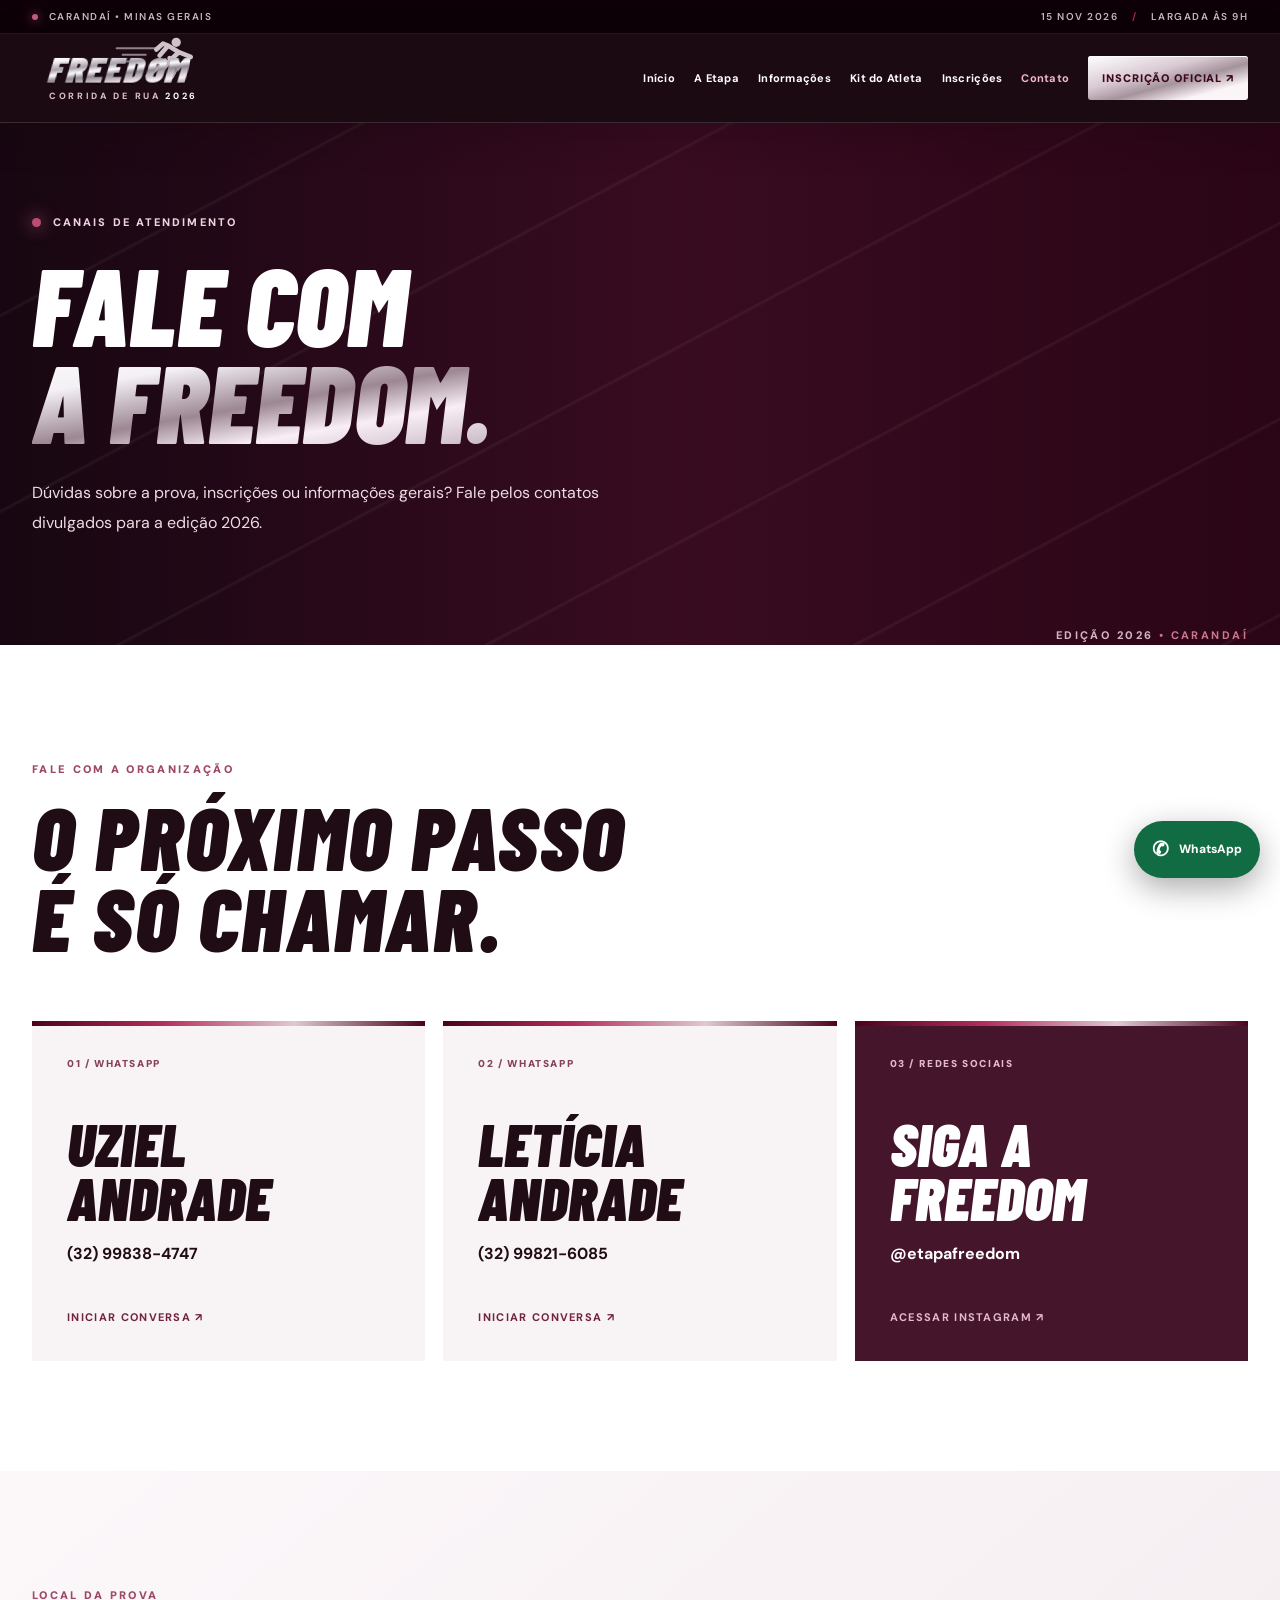
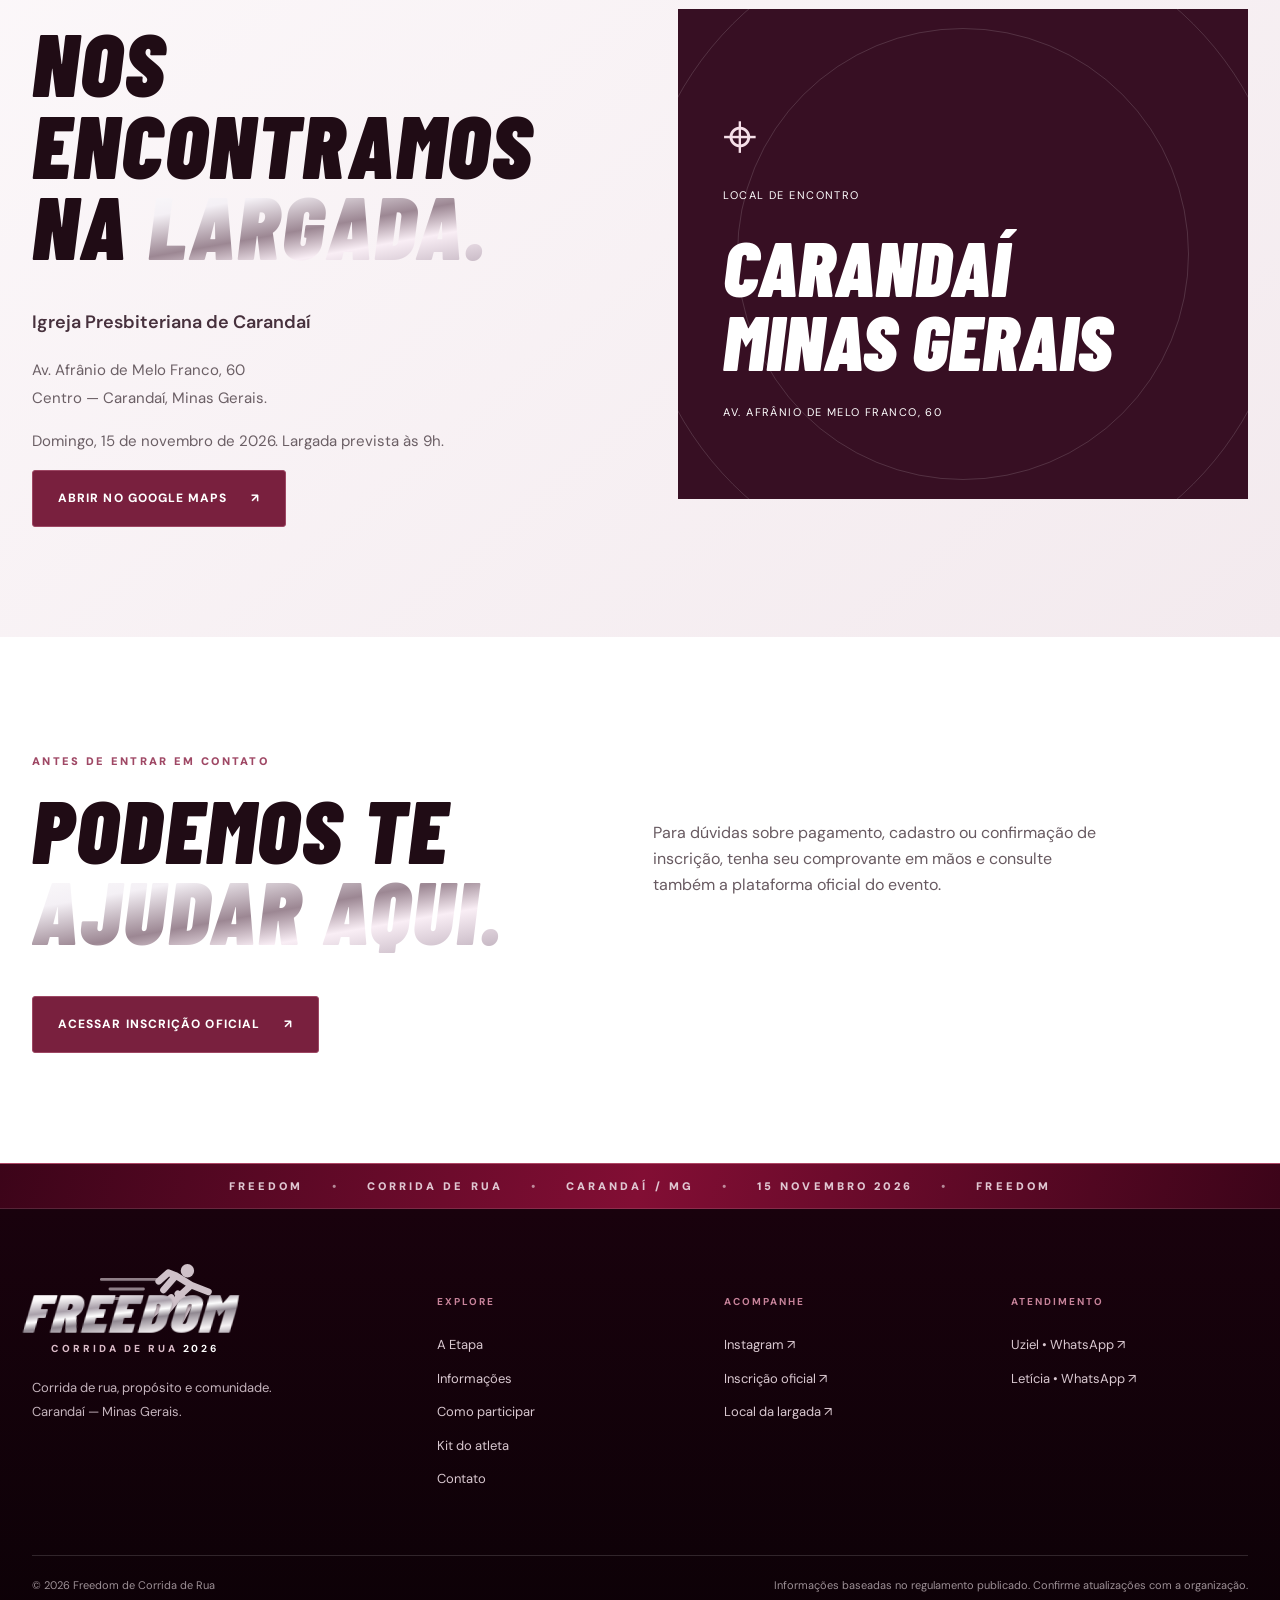
==== contatos.html @ 5de69d7d "Mostra imagem enviada do kit Freedom e inclui Kit do Atleta na navegação" ====
<!doctype html><html lang="pt-BR"><head><meta charset="utf-8"><meta name="viewport" content="width=device-width, initial-scale=1"><meta name="theme-color" content="#160910"><meta name="description" content="Fale com a organização da Freedom 2026, consulte WhatsApp, Instagram e endereço da largada."><meta property="og:type" content="website"><meta property="og:title" content="Contato | Freedom 2026"><meta property="og:description" content="Fale com a organização da Freedom 2026, consulte WhatsApp, Instagram e endereço da largada."><meta property="og:image" content="https://images.unsplash.com/photo-1461896836934-ffe607ba8211?auto=format&amp;fit=crop&amp;w=1600&amp;q=85"><title>Contato | Freedom 2026</title><link rel="preconnect" href="https://fonts.googleapis.com"><link rel="preconnect" href="https://fonts.gstatic.com" crossorigin><link rel="stylesheet" href="style.css?v=kit2026-imagem-original-v5"></head><body><a class="skip-link" href="#conteudo">Pular para conteúdo</a>
<div class="topbar"><div class="wrap topbar-inner"><span><span class="pulse"></span> CARANDAÍ • MINAS GERAIS</span><span>15 NOV 2026 <span class="topbar-sep">/</span> LARGADA ÀS 9H</span></div></div>
<header class="site-header" id="inicio"><div class="wrap nav-container">
<a class="brand" href="index.html" aria-label="Freedom, ir para o início"><span class="identity-lockup"><span class="brand-motion"><svg class="speed-runner" viewBox="0 0 130 65" xmlns="http://www.w3.org/2000/svg" aria-hidden="true"><g fill="none" stroke="currentColor" stroke-linecap="round" stroke-linejoin="round"><path d="M4 17H64M13 27H48M2 37H40" stroke-width="3" opacity=".65"/><path d="m69 28 13-15 16 10-12 11-14 17M82 13l-8-3-10 9M98 23l18 7" stroke-width="7"/><path d="m84 32 12 11-9 17M77 36l-17 15-9 8" stroke-width="7"/></g><circle cx="94" cy="8" r="7" fill="currentColor"/></svg></span><strong class="brand-metal">FREEDOM</strong><span class="brand-caption">CORRIDA DE RUA <b>2026</b></span></span></a>
<button type="button" class="menu-toggle" aria-controls="main-nav" aria-expanded="false"><span></span><span></span><span></span><span class="sr-only">Abrir menu</span></button>
<nav class="nav" id="main-nav" aria-label="Navegação principal">
<a href="index.html" >Início</a><a href="sobre.html" >A Etapa</a><a href="informacoes.html" >Informações</a><a href="kit.html">Kit do Atleta</a><a href="inscricoes.html" >Inscrições</a><a href="contatos.html" aria-current="page">Contato</a>
<a class="nav-primary" href="https://inscricaodecorrida.com.br/evento/freedom-de-corrida-de-rua-2026" target="_blank" rel="noopener noreferrer">INSCRIÇÃO OFICIAL <span aria-hidden="true">↗</span></a></nav>
</div></header><main id="conteudo">
<section class="subhero subhero-contact"><div class="wrap subhero-inner"><div class="eyebrow eyebrow-light"><i></i>CANAIS DE ATENDIMENTO</div><h1>FALE COM<br><em>A FREEDOM.</em></h1><p>Dúvidas sobre a prova, inscrições ou informações gerais? Fale pelos contatos divulgados para a edição 2026.</p><div class="subhero-index">EDIÇÃO 2026 <b>• CARANDAÍ</b></div></div></section>
<section class="section section-white"><div class="wrap"><div class="section-heading"><div><span class="kicker">FALE COM A ORGANIZAÇÃO</span><h2>O PRÓXIMO PASSO<br>É SÓ CHAMAR.</h2></div></div><div class="contacts-grid">
<a class="contact-tile" href="https://wa.me/5532998384747" target="_blank" rel="noopener noreferrer"><span>01 / WHATSAPP</span><h3>UZIEL<br>ANDRADE</h3><p>(32) 99838-4747</p><strong>INICIAR CONVERSA ↗</strong></a>
<a class="contact-tile" href="https://wa.me/5532998216085" target="_blank" rel="noopener noreferrer"><span>02 / WHATSAPP</span><h3>LETÍCIA<br>ANDRADE</h3><p>(32) 99821-6085</p><strong>INICIAR CONVERSA ↗</strong></a>
<a class="contact-tile contact-social" href="https://www.instagram.com/etapafreedom/" target="_blank" rel="noopener noreferrer"><span>03 / REDES SOCIAIS</span><h3>SIGA A<br>FREEDOM</h3><p>@etapafreedom</p><strong>ACESSAR INSTAGRAM ↗</strong></a>
</div></div></section>
<section class="section section-cream"><div class="wrap split-section"><div><div class="section-heading"><div><span class="kicker">LOCAL DA PROVA</span><h2>NOS ENCONTRAMOS<br>NA <em>LARGADA.</em></h2></div></div><p class="lead">Igreja Presbiteriana de Carandaí</p><p>Av. Afrânio de Melo Franco, 60<br>Centro — Carandaí, Minas Gerais.</p><p>Domingo, 15 de novembro de 2026. Largada prevista às 9h.</p><a class="button button-primary" href="https://www.google.com/maps/search/?api=1&query=Avenida+Afranio+de+Melo+Franco+60+Carandai+MG" target="_blank" rel="noopener noreferrer">ABRIR NO GOOGLE MAPS <span aria-hidden="true">↗</span></a></div><div class="location-panel"><div class="location-circle" aria-hidden="true">⌖</div><span>LOCAL DE ENCONTRO</span><strong>CARANDAÍ<br>MINAS GERAIS</strong><small>AV. AFRÂNIO DE MELO FRANCO, 60</small></div></div></section>
<section class="section section-white"><div class="wrap contact-help"><div><span class="kicker">ANTES DE ENTRAR EM CONTATO</span><h2>PODEMOS TE<br><em>AJUDAR AQUI.</em></h2></div><p>Para dúvidas sobre pagamento, cadastro ou confirmação de inscrição, tenha seu comprovante em mãos e consulte também a plataforma oficial do evento.</p><a class="button button-primary" href="https://inscricaodecorrida.com.br/evento/freedom-de-corrida-de-rua-2026" target="_blank" rel="noopener noreferrer">ACESSAR INSCRIÇÃO OFICIAL <span aria-hidden="true">↗</span></a></div></section>
<div class="official-stripe" aria-hidden="true"><span>FREEDOM</span><span>•</span><span>CORRIDA DE RUA</span><span>•</span><span>CARANDAÍ / MG</span><span>•</span><span>15 NOVEMBRO 2026</span><span>•</span><span>FREEDOM</span></div></main><footer class="footer"><div class="wrap"><div class="footer-top"><div><a class="footer-logo" href="index.html" aria-label="Freedom Corrida de Rua, início"><span class="identity-lockup"><span class="brand-motion"><svg class="speed-runner" viewBox="0 0 130 65" xmlns="http://www.w3.org/2000/svg" aria-hidden="true"><g fill="none" stroke="currentColor" stroke-linecap="round" stroke-linejoin="round"><path d="M4 17H64M13 27H48M2 37H40" stroke-width="3" opacity=".65"/><path d="m69 28 13-15 16 10-12 11-14 17M82 13l-8-3-10 9M98 23l18 7" stroke-width="7"/><path d="m84 32 12 11-9 17M77 36l-17 15-9 8" stroke-width="7"/></g><circle cx="94" cy="8" r="7" fill="currentColor"/></svg></span><strong class="brand-metal">FREEDOM</strong><span class="brand-caption">CORRIDA DE RUA <b>2026</b></span></span></a><p>Corrida de rua, propósito e comunidade.<br>Carandaí — Minas Gerais.</p></div><div class="footer-column"><strong>EXPLORE</strong><a href="sobre.html">A Etapa</a><a href="informacoes.html">Informações</a><a href="inscricoes.html">Como participar</a><a href="kit.html">Kit do atleta</a><a href="contatos.html">Contato</a></div><div class="footer-column"><strong>ACOMPANHE</strong><a href="https://www.instagram.com/etapafreedom/" target="_blank" rel="noopener noreferrer">Instagram ↗</a><a href="https://inscricaodecorrida.com.br/evento/freedom-de-corrida-de-rua-2026" target="_blank" rel="noopener noreferrer">Inscrição oficial ↗</a><a href="https://www.google.com/maps/search/?api=1&query=Avenida+Afranio+de+Melo+Franco+60+Carandai+MG" target="_blank" rel="noopener noreferrer">Local da largada ↗</a></div><div class="footer-column"><strong>ATENDIMENTO</strong><a href="https://wa.me/5532998384747" target="_blank" rel="noopener noreferrer">Uziel • WhatsApp ↗</a><a href="https://wa.me/5532998216085" target="_blank" rel="noopener noreferrer">Letícia • WhatsApp ↗</a></div></div><div class="footer-bottom"><span>© 2026 Freedom de Corrida de Rua</span><span>Informações baseadas no regulamento publicado. Confirme atualizações com a organização.</span></div></div></footer>
<a class="floating-wa" href="https://wa.me/5532998384747?text=Olá!%20Tenho%20uma%20dúvida%20sobre%20a%20corrida%20Freedom%202026." target="_blank" rel="noopener noreferrer" aria-label="Falar com a organização no WhatsApp"><span aria-hidden="true">✆</span> <span>WhatsApp</span></a>
<button class="back-to-top" type="button" aria-label="Voltar ao topo">↑</button><script defer src="script.js?v=freedom-identidade-2026-v2"></script></body></html>
---- style.css ----
@import url('https://fonts.googleapis.com/css2?family=Barlow+Condensed:wght@500;600;700;800;900&family=DM+Sans:wght@400;500;600;700;800&display=swap');
:root{--night:#110309;--wine:#4a061c;--wine2:#740b2c;--wine3:#bb2955;--silver:#d9d5db;--cream:#f4f0f0;--white:#fff;--ink:#200c15;--muted:#6b5862;--edge:#dac7ce;--serif:'Barlow Condensed',Impact,sans-serif;--body:'DM Sans',Arial,sans-serif;--max:1240px}
*{box-sizing:border-box}html{scroll-behavior:smooth;scroll-padding-top:88px}body{margin:0;color:var(--ink);background:var(--white);font-family:var(--body);-webkit-font-smoothing:antialiased;overflow-x:hidden;line-height:1.65}a{color:inherit;text-decoration:none}button{font:inherit}img{display:block;width:100%;height:auto}button,a{-webkit-tap-highlight-color:transparent}::selection{background:#a34b68;color:#fff}.wrap{width:min(var(--max),calc(100% - 64px));margin-inline:auto}.sr-only{position:absolute;width:1px;height:1px;overflow:hidden;clip:rect(0,0,0,0)}.skip-link{position:absolute;z-index:100;background:#fff;color:#000;padding:10px;transform:translateY(-150%)}.skip-link:focus{transform:none}.topbar{background:#0c050a;color:#c8b9c1;font:600 10px var(--body);letter-spacing:.15em}.topbar-inner{min-height:33px;display:flex;align-items:center;justify-content:space-between;gap:16px}.topbar-sep{color:var(--wine3);padding:0 10px}.pulse{display:inline-block;width:6px;height:6px;background:#c55d7b;border-radius:50%;margin-right:7px;box-shadow:0 0 12px #c55d7b}
.site-header{position:sticky;top:0;z-index:30;background:rgba(20,7,15,.95);backdrop-filter:blur(18px);border-bottom:1px solid rgba(255,255,255,.12);color:#fff}.nav-container{height:88px;display:flex;align-items:center;justify-content:space-between;gap:24px}.brand{display:flex;align-items:center;gap:12px;flex-shrink:0}.nav{display:flex;align-items:center;gap:25px}.nav>a{font-size:12px;font-weight:700;letter-spacing:.025em;transition:color .2s}.nav>a:not(.nav-primary):hover,.nav>a[aria-current=page]{color:#f1b7c8}.nav .nav-primary{background:#f2e9ec;color:#3b1024;padding:14px 20px;letter-spacing:.08em;border-radius:3px}.nav .nav-primary:hover{background:#fff;color:#3b1024}.menu-toggle{display:none;background:transparent;border:0;padding:12px;cursor:pointer}.menu-toggle span:not(.sr-only){display:block;width:24px;height:2px;background:#fff;margin:5px}.hero{position:relative;min-height:min(800px,calc(100svh - 121px));display:flex;align-items:center;color:#fff;background:#1e0a15;overflow:hidden}.hero-background{position:absolute;inset:0;background:linear-gradient(90deg,rgba(20,0,9,.97) 0%,rgba(44,2,19,.93) 37%,rgba(78,5,30,.70) 72%,rgba(28,0,12,.53)),url('https://images.unsplash.com/photo-1461896836934-ffe607ba8211?auto=format&fit=crop&w=2200&q=86') center/cover no-repeat;transform:scale(1.035);animation:hero-in 1.5s ease-out both}.hero-background:after{content:"";position:absolute;inset:0;background:linear-gradient(0deg,#1e000dea,transparent 34%),repeating-linear-gradient(144deg,transparent 0 125px,rgba(235,217,226,.045) 126px,transparent 129px),radial-gradient(circle at 86% 17%,rgba(183,31,79,.37),transparent 42%)}.hero-body{position:relative;display:flex;justify-content:space-between;align-items:center;padding:96px 0 117px}.hero-copy{max-width:900px;z-index:2}.eyebrow{display:flex;align-items:center;gap:12px;letter-spacing:.19em;font-weight:800;font-size:11px;text-transform:uppercase}.eyebrow-light{color:#f0d4de}.eyebrow i{height:9px;width:9px;background:#bb4e70;border-radius:50%;box-shadow:0 0 17px #dc7296}.eyebrow span{color:#a7929b}.hero h1,.subhero h1{font-family:var(--serif);font-weight:900;font-style:italic;text-transform:uppercase;line-height:.89;letter-spacing:.002em;margin:25px 0 28px;font-size:clamp(72px,9.5vw,154px)}h1 em,h2 em{font-style:inherit;background:linear-gradient(170deg,#fff 0%,#f4f0f5 28%,#9c8793 52%,#f9eef5 69%,#b0a0ae 100%);-webkit-background-clip:text;background-clip:text;color:transparent;-webkit-text-fill-color:transparent;text-shadow:none}.hero-lede{max-width:560px;font-size:16px;line-height:1.85;color:#e9dce2}.hero-actions{display:flex;align-items:center;gap:25px;margin:31px 0 52px;flex-wrap:wrap}.button,.hero-outline{font-weight:800;font-size:12px;letter-spacing:.09em;display:inline-flex;align-items:center;justify-content:center;gap:24px;text-transform:uppercase;transition:transform .2s,background .2s,color .2s}.button:hover,.hero-outline:hover{transform:translateY(-2px)}.button{min-height:57px;padding:15px 25px;border-radius:3px}.button-primary{background:#79203e;color:#fff;border:1px solid #9d4763}.button-primary:hover{background:#a52d58}.button-outline{border:1px solid #ae8b98;color:var(--wine);background:transparent}.section-dark .button-outline{color:#fff;border-color:#947887}.hero .button-primary,.statement-section .button-primary,.end-cta .button-primary{background:#f4e9ed;color:#341322;border-color:#f4e9ed}.hero .button-primary:hover,.statement-section .button-primary:hover,.end-cta .button-primary:hover{background:#fff}.hero-outline{color:#fff}.hero-outline span{font-size:20px}.hero-meta{display:flex;flex-wrap:wrap;gap:0;border-top:1px solid #ffffff40;padding-top:24px;width:max-content;max-width:100%}.hero-meta>div{padding:0 28px;border-right:1px solid #ffffff30;display:grid;gap:1px}.hero-meta>div:first-child{padding-left:0}.hero-meta>div:last-child{border:0}.hero-meta strong{font:800 31px/1 var(--serif);letter-spacing:.02em}.hero-meta small{font-size:9px;letter-spacing:.17em;color:#d6bfca;font-weight:800}.hero-side{position:absolute;right:0;bottom:7%;opacity:.2;pointer-events:none}.speed-marks{width:230px;height:110px;background:repeating-linear-gradient(162deg,transparent 0 17px,#f1d4df 18px 22px,transparent 23px 38px);transform:skewX(-25deg)}.hero-scroll{position:absolute;bottom:22px;left:50%;transform:translateX(-50%);font-size:10px;letter-spacing:.2em;color:#d7c4cd}.hero-scroll span{display:inline-block;font-size:18px;margin-left:14px}.countdown-bar{background:#220c18;color:#fff;border-block:1px solid #ffffff14}.countdown-layout{display:flex;align-items:center;justify-content:space-between;gap:28px;min-height:148px}.mini-overline,.kicker{font-size:11px;font-weight:900;letter-spacing:.21em;color:#9f4865}.mini-overline{color:#b88fa0}.countdown-layout h2{font:700 34px/1.1 var(--serif);text-transform:uppercase;letter-spacing:.02em;margin:6px 0}.countdown{display:flex;align-items:center;gap:14px}.countdown>div{display:grid;justify-items:center;min-width:60px}.countdown strong{font:800 45px/.95 var(--serif);font-variant-numeric:tabular-nums}.countdown small{font-size:9px;font-weight:800;letter-spacing:.12em;color:#bda4b0;margin-top:10px}.countdown>b{color:#926578;font-size:22px;align-self:flex-start;margin-top:4px}.section{padding:110px 0}.section-white{background:#fff}.section-cream{background:linear-gradient(140deg,#fcf8fa,#f3eaee)}.section-dark{background:#180914;color:#fff}.section-heading{display:flex;justify-content:space-between;align-items:end;margin-bottom:43px}.section-heading h2,.compact-cta h2,.contact-help h2{font:italic 900 clamp(54px,7vw,91px)/.91 var(--serif);text-transform:uppercase;letter-spacing:-.005em;margin:14px 0 20px}.section-heading p{max-width:570px;margin:0;color:#70616a;font-size:15px;line-height:1.9}.section-heading-dark h2{color:#fff}.kicker-light{color:#be8d9e}.race-cards,.value-grid,.modality-grid,.prices-grid,.contacts-grid{display:grid;grid-template-columns:repeat(3,minmax(0,1fr));gap:17px}.race-card{border:1px solid #d8c5cd;min-height:433px;padding:29px;display:flex;flex-direction:column;background:linear-gradient(160deg,#faf6f8,#f0e4e9);transition:transform .25s,border-color .25s;position:relative;overflow:hidden}.race-card:hover{transform:translateY(-7px);border-color:#a94b69}.race-card-highlight{background:linear-gradient(145deg,#830d32,#410517 70%,#1b030c);color:#fff;border-color:#6f1837}.race-card-top{display:flex;justify-content:space-between;align-items:center;font-size:10px;font-weight:900;letter-spacing:.14em}.race-card-top span:last-child{font-size:24px}.race-distance{font:900 clamp(86px,10vw,135px)/1 var(--serif);letter-spacing:-.035em;margin:25px 0 5px}.race-distance span{font-size:.38em;margin-left:3px}.race-card h3{font:900 29px/1.02 var(--serif);margin:9px 0;text-transform:uppercase}.race-card p{font-size:13px;color:#6b5b64;line-height:1.8}.race-card-highlight p{color:#e5cfd7}.race-footer{border-top:1px solid #cabdc3;padding-top:14px;margin-top:auto;font-size:10px;font-weight:900;letter-spacing:.11em;display:flex;justify-content:space-between}.race-card-highlight .race-footer{border-color:#916075}.statement-section{position:relative;min-height:690px;display:flex;align-items:center;background:#210d19;color:white;overflow:hidden}.statement-photo{position:absolute;inset:0;background:linear-gradient(90deg,#280010f5,#52051fd6 49%,#25000e63),url('https://images.unsplash.com/photo-1538805060514-97d9cc17730c?auto=format&fit=crop&w=1600&q=85') center/cover no-repeat}.statement-inner{position:relative;padding:100px 0}.statement-inner h2,.end-cta h2{font:italic 900 clamp(70px,10vw,150px)/.89 var(--serif);margin:20px 0;max-width:970px}.statement-inner p,.end-cta p{color:#ebd9e2;max-width:510px;margin-bottom:30px;line-height:1.85}.split-section{display:grid;grid-template-columns:1fr 1fr;align-items:center;gap:clamp(40px,6vw,90px)}.split-section .section-heading{margin-bottom:20px}.split-section p{font-size:15px;color:#6b5f65;line-height:1.85}.split-section .lead{font-size:18px;color:#47313d;font-weight:600}.event-details{border-top:1px solid #d9ced2;margin-top:30px}.event-details>div{display:flex;gap:22px;padding:17px 0;border-bottom:1px solid #d9ced2}.event-details>div>span{font:900 24px var(--serif);color:#8b4960}.event-details>div>div{display:grid}.event-details small{font-size:10px;letter-spacing:.14em;font-weight:800;color:#8c586d}.event-details strong{font-weight:800;font-size:15px}.event-details p{font-size:12px;margin:3px 0 0}.button-row{display:flex;gap:12px;flex-wrap:wrap;margin-top:28px}.media-frame{min-height:570px;position:relative;background:#2d0b1c;overflow:hidden}.media-frame img{height:100%;object-fit:cover;position:absolute;inset:0;filter:saturate(.65) contrast(1.1)}.media-frame:after{content:"";position:absolute;inset:0;background:linear-gradient(0deg,#1c0815bb,transparent 40%)}.frame-tag{position:absolute;bottom:0;left:0;right:0;padding:26px 32px;z-index:1;color:#fff;display:flex;justify-content:space-between;align-items:end;gap:10px}.frame-tag span{font:italic 900 37px var(--serif)}.frame-tag strong{font:700 11px var(--body);letter-spacing:.13em}.gallery{display:grid;grid-template-columns:1.4fr .6fr;grid-template-rows:440px 115px;gap:15px}.gallery-main,.gallery-minor{overflow:hidden;background:#331020}.gallery img{height:100%;object-fit:cover;transition:transform .5s;filter:saturate(.8)}.gallery-main:hover img,.gallery-minor:hover img{transform:scale(1.045)}.gallery-main{grid-row:span 2}.gallery-caption{background:#401226;color:#fff;padding:24px;display:flex;justify-content:space-between;align-items:end;gap:20px}.gallery-caption span{font:italic 900 28px/1 var(--serif)}.gallery-caption a{font-size:10px;font-weight:900;letter-spacing:.07em;text-align:right}.faq-list{max-width:1160px;border-top:1px solid #ffffff38}.faq-item{border-bottom:1px solid #ffffff30}.faq-question{width:100%;display:flex;justify-content:space-between;align-items:center;gap:20px;padding:28px 0;border:0;background:transparent;color:#fff;font:700 17px var(--body);text-align:left;cursor:pointer}.faq-question b{font:500 29px var(--serif);color:#cc8da5}.faq-answer{color:#cfbac5;max-width:830px;line-height:1.85;font-size:14px;padding:0 30px 26px 0}.faq-answer[hidden]{display:none}.end-cta{text-align:center;background:radial-gradient(circle at 75% 35%,#8b2a4b,#3b1024 49%,#1e0916);color:#fff;padding:110px 0;position:relative;overflow:hidden}.end-cta:after{content:"F";position:absolute;font:italic 900 500px/.75 var(--serif);opacity:.045;right:-15px;bottom:-130px;pointer-events:none}.end-cta h2{margin-inline:auto}.end-cta p{margin:0 auto 27px}.subhero{min-height:475px;position:relative;display:flex;align-items:center;background:#1b0914;color:#fff;overflow:hidden}.subhero:before{content:"";position:absolute;inset:0;background:linear-gradient(90deg,#19000cf5,#48051fd5 50%,#27031499),url('https://images.unsplash.com/photo-1461896836934-ffe607ba8211?auto=format&fit=crop&w=1600&q=85') center/cover}.subhero-about:before{background-image:linear-gradient(90deg,#160711f2,#3b0d24cf 53%,#27091766),url('https://images.unsplash.com/photo-1538805060514-97d9cc17730c?auto=format&fit=crop&w=2200&q=85')}.subhero-info:before{background-image:linear-gradient(90deg,#160711f2,#3b0d24cf 53%,#27091766),url('https://images.unsplash.com/photo-1552674605-db6ffd4facb5?auto=format&fit=crop&w=1200&q=85')}.subhero-contact:before{background-image:linear-gradient(90deg,#160711f2,#3b0d24cf 53%,#27091766),url('https://images.unsplash.com/photo-1476480862126-209bfaa8edc8?auto=format&fit=crop&w=1200&q=85')}.subhero-inner{position:relative;padding:90px 0}.subhero h1{font-size:clamp(70px,9vw,117px);max-width:960px}.subhero p{max-width:630px;color:#eddde3;line-height:1.9}.subhero-index{position:absolute;bottom:0;right:0;letter-spacing:.22em;font-weight:800;font-size:11px;color:#ddc7ce}.subhero-index b{color:#cd7791}.value-card{background:#fff;padding:38px 30px;min-height:250px;border-top:3px solid #7b2948;box-shadow:0 8px 24px #2a0c190c}.value-card>span{font:900 16px var(--serif);color:#9b4760;letter-spacing:.12em}.value-card h3{font:italic 900 41px/1 var(--serif);margin:27px 0 15px}.value-card p{font-size:14px;color:#6a5c62;line-height:1.8}.quote-section{background:#270c1c;color:#fff;text-align:center;padding:105px 0}.quote-symbol{font:900 100px/.7 var(--serif);color:#a85a76}.quote-section blockquote{font:italic 800 clamp(35px,5vw,67px)/1.18 var(--serif);max-width:1000px;margin:22px auto}.quote-section p{font:800 11px var(--body);letter-spacing:.15em;color:#cb9eb0}.compact-cta{display:flex;align-items:center;justify-content:space-between;gap:25px}.compact-cta .section-heading{margin-bottom:0}.compact-cta .button{flex-shrink:0}.section-dark .section-heading h2,.section-dark .compact-cta h2{color:#fff}.info-grid{display:grid;grid-template-columns:1fr 1fr;gap:18px}.info-tile{border:1px solid var(--edge);padding:35px;background:#faf7f8;min-height:255px}.info-tile>span,.modality-card>span,.price-tile>span,.contact-tile>span{font-size:10px;font-weight:900;letter-spacing:.16em;color:#864158}.info-tile h3{font:italic 900 46px/1 var(--serif);margin:24px 0 12px}.info-tile p{color:#665960;line-height:1.8;font-size:14px}.info-tile a{font-size:11px;font-weight:900;color:var(--wine)}.modality-card{padding:40px 30px;background:#3c1125;color:#fff;display:flex;flex-direction:column;min-height:290px}.modality-card strong{font:900 115px/.9 var(--serif)}.modality-card strong small{font-size:.42em}.modality-card>span{color:#e6b9ca;margin:18px 0 7px}.modality-card p{color:#e0c8d2;font-size:14px;line-height:1.85;margin-top:auto}.prices-grid{gap:18px}.price-tile{border:1px solid var(--edge);padding:35px;background:#faf6f8;min-height:250px}.price-tile>div{font:900 73px/.95 var(--serif);color:#491328;margin:30px 0 15px}.price-tile>div small{font-size:.5em}.price-tile .price-date{font-size:56px}.price-tile p{font-size:13px;color:#6c5e66}.featured-price{background:#44142a;border-color:#44142a;color:#fff}.featured-price>span{color:#e7b3c5}.featured-price>div{color:#fff}.featured-price p{color:#e1c9d2}.disclaimer{margin-top:22px;color:#6d5d65;font-size:13px;line-height:1.85}.disclaimer a{text-decoration:underline;font-weight:800;color:#6f2041}.check-grid{display:grid;grid-template-columns:1fr 1fr;gap:16px}.check-grid>div{display:flex;align-items:center;gap:20px;border:1px solid #ffffff29;padding:20px 23px}.check-grid>div span{color:#edc7d6;font:900 25px var(--serif)}.check-grid p{margin:0;color:#eadce2;font-size:14px}.section-dark .button-row{margin-top:35px}.register-feature{align-items:center}.registration-panel{background:linear-gradient(160deg,#7b2749,#370d23 70%,#160710);min-height:580px;display:flex;flex-direction:column;justify-content:space-between;padding:45px 38px;color:#fff;position:relative;overflow:hidden}.registration-panel:after{content:"F";position:absolute;right:0;bottom:0;font:italic 900 500px/.7 var(--serif);color:#fff;opacity:.055;pointer-events:none}.registration-brand{font:italic 900 45px var(--serif);z-index:1}.registration-brand span{display:block;font:700 10px var(--body);letter-spacing:.25em}.registration-panel h3{font:italic 900 clamp(92px,11vw,158px)/.78 var(--serif);margin:30px 0;z-index:1}.registration-panel-line{display:flex;gap:10px;z-index:1}.registration-panel-line span{border:1px solid #ffffff6f;padding:8px 14px;font-size:11px;font-weight:900}.registration-panel p{font:italic 900 28px/1 var(--serif);z-index:1}.contacts-grid{gap:18px}.contact-tile{background:#f8f3f5;padding:35px;min-height:340px;display:flex;flex-direction:column;transition:transform .2s,background .2s}.contact-tile:hover{transform:translateY(-5px);background:#f0e6eb}.contact-tile h3{font:italic 900 60px/.91 var(--serif);margin:43px 0 16px}.contact-tile p{font-weight:700;margin:0}.contact-tile strong{font-size:11px;letter-spacing:.12em;margin-top:auto;color:#72213f}.contact-social{background:#45152b;color:#fff}.contact-social:hover{background:#61203a}.contact-social>span,.contact-social strong{color:#e3bac9}.location-panel{background:#370f23;color:#fff;min-height:490px;display:flex;flex-direction:column;align-items:flex-start;justify-content:center;padding:45px;position:relative;overflow:hidden}.location-panel:before,.location-panel:after{content:"";position:absolute;border:1px solid #ffffff24;border-radius:50%;width:650px;height:650px;top:50%;left:50%;transform:translate(-50%,-50%)}.location-panel:after{width:450px;height:450px}.location-circle{font-size:60px;color:#f5dfe8;z-index:1}.location-panel>span,.location-panel small{font-size:11px;letter-spacing:.13em;z-index:1}.location-panel strong{font:italic 900 78px/.94 var(--serif);margin:26px 0;z-index:1}.contact-help{display:grid;grid-template-columns:1fr 1fr;gap:25px;align-items:center}.contact-help p{max-width:450px;color:#685a61}.contact-help .button{justify-self:start}.footer{background:#0e070c;color:#f6eaf0;padding:85px 0 20px}.footer-top{display:grid;grid-template-columns:1.5fr repeat(3,1fr);gap:50px}.footer-logo{display:inline-flex;align-items:center}.footer-logo .identity-lockup{transform:scale(1.13);transform-origin:left center}.footer-top p{font-size:13px;color:#c5b4bd;line-height:1.9;margin-top:24px}.footer-column{display:flex;flex-direction:column;align-items:flex-start;gap:12px}.footer-column>strong{font-size:10px;letter-spacing:.2em;color:#c7839a;margin-bottom:12px}.footer-column a{font-size:13px;color:#d9c8d0}.footer-column a:hover{color:#fff;text-decoration:underline}.footer-bottom{display:flex;justify-content:space-between;gap:25px;border-top:1px solid #ffffff24;margin-top:65px;padding-top:20px;color:#9d9096;font-size:11px}.floating-wa{position:fixed;z-index:25;right:20px;bottom:22px;border-radius:50px;background:#126c43;color:#fff;display:flex;align-items:center;gap:10px;padding:12px 18px;box-shadow:0 10px 32px #0005;font-size:12px;font-weight:800}.floating-wa>span:first-child{font-size:20px}.back-to-top{position:fixed;right:29px;bottom:83px;z-index:24;border:1px solid #ddd;background:#fff;color:#4b1831;width:38px;height:38px;cursor:pointer;border-radius:50%;opacity:0;pointer-events:none;transform:translateY(10px);transition:.2s}.back-to-top.visible{opacity:1;transform:none;pointer-events:auto}
@keyframes hero-in{from{opacity:.6;transform:scale(1.1)}to{opacity:1;transform:scale(1.035)}}@media(min-width:1300px){.hero h1{font-size:148px}}
@media(max-width:1100px){.nav{gap:15px}.nav>a{font-size:11px}.nav .nav-primary{padding:12px}.hero h1{font-size:clamp(78px,10vw,125px)}.hero-side{display:none}.gallery{grid-template-columns:1fr 1fr;grid-template-rows:350px 100px}.race-card{padding:24px}.race-distance{font-size:100px}.footer-top{gap:27px}}
@media(max-width:850px){.wrap{width:min(var(--max),calc(100% - 40px))}.nav-container{height:76px}.menu-toggle{display:block;margin-left:auto}.nav{display:none;position:absolute;top:76px;left:0;right:0;padding:18px 20px 30px;background:#190a14;border-bottom:1px solid #ffffff2e;box-shadow:0 16px 30px #0003;flex-direction:column;align-items:stretch;gap:0}.nav.open{display:flex}.nav>a{padding:15px;border-bottom:1px solid #ffffff1b;font-size:14px}.nav .nav-primary{text-align:center;padding:16px;margin-top:18px}.hero{min-height:720px}.hero-body{padding:105px 0}.section{padding:75px 0}.race-cards,.value-grid,.modality-grid,.prices-grid,.contacts-grid{grid-template-columns:1fr 1fr}.race-card{min-height:385px}.split-section{grid-template-columns:1fr}.media-frame{min-height:450px}.gallery{grid-template-rows:350px 100px}.footer-top{grid-template-columns:1.5fr 1fr;row-gap:40px}.subhero{min-height:380px}.subhero-inner{padding:70px 0}.contact-help{grid-template-columns:1fr}.registration-panel{min-height:420px}}
@media(max-width:600px){.topbar-inner{min-height:34px}.topbar-inner span{font-size:8px;letter-spacing:.07em}.topbar-sep{padding:0 3px}.wrap{width:calc(100% - 36px)}.brand-symbol{font-size:45px;width:37px}.brand-words strong{font-size:24px}.brand-words small{font-size:8px}.hero{min-height:690px}.hero-background{background-position:60% center}.hero-body{padding:95px 0 100px}.hero h1{font-size:clamp(67px,15vw,98px);letter-spacing:-.025em;line-height:.91}.hero-lede{font-size:14px;max-width:410px}.hero-actions{display:grid;gap:14px;margin:28px 0 42px}.hero-outline{min-height:44px;justify-content:flex-start}.hero-meta>div{padding:0 12px}.hero-meta strong{font-size:24px}.hero-meta small{font-size:8px}.hero-scroll{font-size:8px;white-space:nowrap}.countdown-layout{flex-direction:column;align-items:stretch;padding:27px 0;gap:25px}.countdown-layout h2{font-size:27px}.countdown{justify-content:space-between;gap:7px}.countdown>div{min-width:0}.countdown strong{font-size:43px}.countdown>b{font-size:17px}.section{padding:68px 0}.section-heading{margin-bottom:27px}.section-heading h2,.contact-help h2{font-size:clamp(53px,12vw,72px)}.race-cards,.value-grid,.modality-grid,.prices-grid,.contacts-grid,.info-grid{grid-template-columns:1fr}.race-card{min-height:340px}.race-distance{font-size:119px;margin:15px 0 3px}.race-card h3{font-size:28px}.statement-section{min-height:590px}.statement-inner{padding:85px 0}.statement-inner h2,.end-cta h2{font-size:clamp(69px,15vw,101px)}.event-details>div{gap:14px}.event-details strong{font-size:14px}.button-row{flex-direction:column;align-items:stretch}.button-row .button{width:100%}.media-frame{min-height:400px}.gallery{grid-template-columns:1fr;grid-template-rows:300px 220px auto}.gallery-main{grid-row:auto}.gallery-caption{min-height:110px}.subhero{min-height:360px}.subhero h1{font-size:clamp(62px,13.6vw,90px)}.subhero-inner{padding:73px 0}.subhero-index{bottom:12px;font-size:9px}.modality-card{min-height:240px}.modality-card strong{font-size:100px}.price-tile{min-height:210px}.compact-cta{flex-direction:column;align-items:flex-start}.compact-cta .button{width:100%}.registration-panel{min-height:445px}.registration-panel h3{font-size:125px}.contacts-grid .contact-tile{min-height:280px}.contact-tile h3{margin-top:27px}.location-panel{min-height:420px;padding:32px}.location-panel strong{font-size:65px}.footer{padding:65px 0 20px}.footer-top{grid-template-columns:1fr 1fr;gap:38px 22px}.footer-top>div:first-child{grid-column:1/-1}.footer-logo{font-size:64px}.footer-bottom{flex-direction:column;gap:9px;margin-top:45px}.floating-wa{right:12px;bottom:12px;padding:10px 14px}.back-to-top{right:18px;bottom:74px}.faq-question{font-size:14px;line-height:1.5}}
@media(prefers-reduced-motion:reduce){*,*:before,*:after{animation:none!important;transition:none!important;scroll-behavior:auto!important}}


/* Marca e direção de arte baseadas no material divulgado para a edição 2026:
   vermelho-vinho, prata, tipografia esportiva inclinada e rastros de velocidade. */
.topbar{background:#0d0107;border-bottom:1px solid #ffffff18}
.site-header{background:rgba(19,1,10,.96);border-bottom:1px solid #ffffff21;box-shadow:0 12px 38px rgba(16,0,8,.22)}
.nav .nav-primary{background:linear-gradient(165deg,#fff,#d9c9d2 38%,#a5939c 58%,#fbf5f7 80%);color:#3d071d;font-weight:900;box-shadow:inset 0 1px 0 #fff}
.nav .nav-primary:hover{background:#fff}
.identity-lockup{display:flex;flex-direction:column;position:relative;min-width:175px;align-items:center;line-height:1}
.brand-motion{display:flex;justify-content:flex-end;height:24px;width:100%;padding-right:7px;position:absolute;top:-17px;right:0;opacity:.96;pointer-events:none}
.speed-runner{width:86px;height:43px;color:#d7c9d1;filter:drop-shadow(0 1px 1px #201219)}
.brand-metal,.hero-metal-logo{font:italic 900 36px/.83 var(--serif);letter-spacing:.025em;text-transform:uppercase;transform:scaleX(1.13) skew(-8deg);transform-origin:center;background:linear-gradient(173deg,#ffffff 0%,#faf7f8 17%,#a9a0aa 37%,#fefefe 49%,#8f8790 60%,#f8f4f6 84%,#99909a 100%);background-clip:text;-webkit-background-clip:text;color:transparent;-webkit-text-fill-color:transparent;filter:drop-shadow(0 2px 1px #15020b80)}
.brand-caption{font:800 9px/1.1 var(--body);color:#dbbbc8;letter-spacing:.3em;text-align:center;margin-top:8px;padding-left:8px;white-space:nowrap}
.brand-caption b{color:#fff}
.hero{background:#21000f;min-height:760px}
.hero-body{padding-top:92px;padding-bottom:108px}
.hero-copy{max-width:1000px}
.hero-campaign{margin-top:7px}
.hero-campaign>span{font-weight:800;letter-spacing:.21em;color:#e2bccc;font-size:10px}
.hero-logo-wrap{position:relative;width:fit-content;max-width:100%;margin:19px 0 8px;padding-top:55px}
.hero-running{position:absolute;right:2%;top:-12px;opacity:.94;filter:drop-shadow(1px 3px 2px #15000a)}
.hero-running .speed-runner{width:clamp(140px,23vw,300px);height:clamp(72px,10vw,130px);color:#d8c4cf}
.hero-metal-logo{font-size:clamp(89px,17vw,223px);line-height:.8;letter-spacing:-.005em;transform:scaleX(1.08) skew(-6deg);text-shadow:none}
.hero-metal-caption{display:flex;align-items:center;justify-content:center;gap:20px;letter-spacing:.55em;font-weight:900;color:#e3d2d9;font-size:clamp(10px,1.2vw,15px);margin-top:19px;text-indent:.55em}
.hero-metal-caption i{height:1px;width:clamp(22px,5vw,76px);background:linear-gradient(90deg,transparent,#bca3af,transparent)}
.hero h1{font-size:clamp(44px,6vw,83px);line-height:.99;margin:32px 0 15px;letter-spacing:.015em}
.hero-lede{max-width:610px;font-size:15px}
.hero-actions{margin:27px 0 35px}
.hero-meta{margin-top:16px}
.hero-scroll{bottom:18px}
.section-heading h2,.compact-cta h2,.contact-help h2{letter-spacing:.025em}
.race-card:before,.value-card:before,.contact-tile:before{content:"";position:absolute;left:0;right:0;top:0;height:5px;background:linear-gradient(90deg,#4b021a,#b52e59,#dfc8d4,#4b021a)}
.value-card,.contact-tile{position:relative;overflow:hidden}
.race-card-highlight:before{background:linear-gradient(90deg,#c2a7b6,#fff,#aa8698)}
.race-distance{font-style:italic}
.race-card-highlight .race-distance{background:linear-gradient(175deg,#fff,#9d8795 47%,#fff 65%);background-clip:text;-webkit-background-clip:text;color:transparent}
.race-card h3{font-style:italic;font-size:31px}
.value-card{box-shadow:0 20px 43px #47092112;border:1px solid #e4d2d9}
.section-dark{background:radial-gradient(circle at 95% 10%,#5c0928,#18030d 58%,#100106)}
.countdown-bar{background:linear-gradient(90deg,#2b0312,#670a2b,#24030f)}
.countdown-layout h2{font-size:40px;font-style:italic}
.countdown strong{background:linear-gradient(180deg,#fff,#a997a0);background-clip:text;-webkit-background-clip:text;color:transparent}
.end-cta{background:radial-gradient(circle at 75% 35%,#8c1740,#4a041e 49%,#17010a)}
.end-cta:after{content:"FREEDOM";font-size:240px;right:-200px;opacity:.04}
.subhero{background:#2c0314}
.subhero:after{content:"";position:absolute;inset:0;background:repeating-linear-gradient(152deg,transparent 0 168px,rgba(255,255,255,.055) 170px,transparent 173px);pointer-events:none}
.subhero-inner{z-index:1}
.subhero h1{font-size:clamp(70px,8.5vw,114px)}
.subhero-index{color:#d4b4c2}
.modality-card{background:linear-gradient(140deg,#791034,#3d0318 74%,#18020c);border-top:3px solid #d1adb9}
.price-tile,.info-tile{background:linear-gradient(155deg,#fff,#f6ecf0);box-shadow:0 14px 30px #2f061111}
.featured-price{background:linear-gradient(140deg,#711033,#2d0314)}
.registration-panel{background:radial-gradient(circle at 80% 25%,#a72c59,#57071f 50%,#18030e);border:1px solid #a63c60}
.registration-panel:after{content:"FREEDOM";font-size:190px;right:-320px;bottom:60px;opacity:.05}
.registration-brand{background:linear-gradient(172deg,#fff,#b2a4b0 46%,#fff);-webkit-background-clip:text;background-clip:text;color:transparent}
.registration-panel h3{font-style:italic}
.footer{background:linear-gradient(180deg,#19020d,#0d0107)}
.footer-logo .brand-metal{font-size:48px}
.footer-logo .brand-motion{top:-24px}.footer-logo .speed-runner{width:110px;height:55px}
.official-stripe{display:flex;gap:28px;align-items:center;justify-content:center;white-space:nowrap;overflow:hidden;background:linear-gradient(105deg,#3c0419,#820e34,#3c0419);color:#e0c7d2;border-top:1px solid #ae4765;border-bottom:1px solid #ffffff21;padding:15px 25px;letter-spacing:.28em;font:900 11px var(--body)}
.official-stripe span:nth-child(even){color:#fff;opacity:.52}
@media(max-width:1050px){.hero-metal-logo{font-size:clamp(84px,16vw,166px)}.hero-running{top:4px}.nav{gap:12px}}
@media(max-width:850px){.brand-motion{top:-13px}.brand-metal{font-size:34px}.hero{min-height:700px}.hero-logo-wrap{padding-top:62px}.hero-metal-logo{font-size:clamp(90px,16vw,145px)}.hero h1{font-size:clamp(52px,8vw,73px)}}
@media(max-width:600px){
 .nav-container{height:84px}
 .nav{top:84px}
 .identity-lockup{min-width:145px}
 .brand-metal{font-size:30px}
 .brand-caption{font-size:7px;margin-top:7px}
 .brand-motion{top:-14px}.brand-motion .speed-runner{width:73px}
 .hero{min-height:695px}
 .hero-body{padding:80px 0 104px}
 .hero-background{background-position:58% center}
 .hero-logo-wrap{padding-top:45px;margin-top:17px}
 .hero-running{top:-10px}
 .hero-running .speed-runner{width:155px;height:85px}
 .hero-metal-logo{font-size:clamp(81px,17vw,125px)}
 .hero-metal-caption{font-size:9px;letter-spacing:.32em;gap:10px;margin-top:14px}
 .hero-campaign>span{font-size:9px;letter-spacing:.12em}
 .hero h1{font-size:clamp(46px,10vw,72px);line-height:1.02;margin:24px 0 13px}
 .hero-lede{font-size:13px;line-height:1.75}
 .hero-actions{margin:24px 0 32px}
 .hero-meta>div{padding:0 11px}.hero-meta strong{font-size:22px}
 .subhero h1{font-size:clamp(61px,12vw,82px)}
 .official-stripe{justify-content:flex-start;gap:19px;letter-spacing:.13em;font-size:9px}
 .footer-logo .identity-lockup{transform:none}
 .race-card{min-height:350px}
 .countdown-layout h2{font-size:30px}
 .registration-brand{font-size:43px}
}

/* Kit Freedom 2026 — página e chamadas visuais */
.kit-premium-hero{position:relative;background:radial-gradient(circle at 82% 30%,#872244,#33071a 58%,#16030c);color:#fff;overflow:hidden;padding:92px 0 100px}.kit-premium-hero:after{content:"FREEDOM";position:absolute;bottom:-100px;right:-70px;font:italic 900 280px/.8 var(--serif);color:#ffffff08;pointer-events:none}.kit-head-text{position:relative;z-index:1}.kit-kicker{font-weight:900;letter-spacing:.2em;font-size:11px;color:#d6a5b5}.kit-premium-hero h1{font:italic 900 clamp(78px,11vw,155px)/.86 var(--serif);margin:24px 0;text-transform:uppercase;max-width:1100px}.kit-premium-hero p{font-size:16px;line-height:1.85;color:#eedbe2;max-width:610px}.kit-showcase{background:#16030d;padding:55px 0 35px}.kit-artframe{border:1px solid #ad4b6d;box-shadow:0 34px 90px #0008;background:#2f0417;overflow:hidden}.kit-artframe img{width:100%;height:auto;display:block}.kit-caption{color:#d3b7c3;font-size:12px;line-height:1.7;margin:19px 0 0}.kit-features{display:grid;grid-template-columns:repeat(3,1fr);gap:18px}.kit-features article{border-top:4px solid #9f3658;background:#f8f1f4;padding:32px;min-height:230px}.kit-features article>span{color:#8e3151;font-weight:900;letter-spacing:.16em;font-size:10px}.kit-features h3{font:italic 900 38px/.98 var(--serif);margin:24px 0 14px}.kit-features p{color:#6d5862;font-size:13px;line-height:1.85}.kit-information-grid{display:grid;grid-template-columns:1.2fr .8fr;align-items:center;gap:65px}.kit-information-grid h2{font:italic 900 clamp(55px,7vw,95px)/.88 var(--serif);margin:16px 0 25px}.kit-information-grid p{line-height:1.9;color:#62525b}.kit-pickup-info{background:linear-gradient(145deg,#801c3f,#330516);padding:55px;color:white;display:flex;flex-direction:column;gap:13px}.kit-pickup-info>span{letter-spacing:.2em;font-weight:900;font-size:11px;color:#e1b0c2}.kit-pickup-info>strong{font:italic 900 110px/.9 var(--serif)}.kit-pickup-info p{font-size:23px;color:#fff;margin:0}.kit-pickup-info hr{border:0;border-top:1px solid #ffffff50;width:100%;margin:20px 0}.kit-pickup-info small{color:#f1d6e1;letter-spacing:.12em;line-height:1.7}.kit-home{background:#1c0411;color:white;padding:70px 0}.kit-home-layout{display:grid;grid-template-columns:1.28fr .72fr;gap:48px;align-items:center}.kit-home-art{overflow:hidden;border:1px solid #923d5d;box-shadow:0 25px 55px #0007}.kit-home-art img{display:block}.kit-home-copy h2{font:italic 900 clamp(64px,7vw,107px)/.86 var(--serif);margin:20px 0}.kit-home-copy p{color:#dcc6d1;line-height:1.9;max-width:420px}.kit-home-copy .button{background:#f5eaf0;color:#49152c;margin-top:15px}.kit-home-copy small{display:block;color:#bfa8b3;font-size:11px;line-height:1.7;margin-top:17px}.kit-inline-cta{background:#330719;color:#fff;padding:24px 0;border-bottom:1px solid #943953}.kit-inline-cta .wrap{display:flex;align-items:center;justify-content:space-between;gap:16px}.kit-inline-cta .wrap>div{display:flex;align-items:center;gap:20px}.kit-inline-cta span{font-size:10px;letter-spacing:.15em;color:#d9a4ba;font-weight:800}.kit-inline-cta strong{font:italic 900 25px var(--serif)}.kit-inline-cta a{font-weight:900;font-size:11px;letter-spacing:.09em;border:1px solid #e5c6d3;padding:12px 18px;white-space:nowrap}.nav{gap:19px}.nav>a{font-size:11px}.nav .nav-primary{padding:13px 14px}
@media(max-width:1000px){.kit-home-layout,.kit-information-grid{grid-template-columns:1fr;gap:28px}.kit-home-copy{max-width:720px}.kit-features{grid-template-columns:1fr 1fr}.nav{gap:11px}}
@media(max-width:650px){.kit-premium-hero{padding:70px 0}.kit-premium-hero h1{font-size:clamp(69px,13vw,100px)}.kit-features{grid-template-columns:1fr}.kit-showcase{padding:24px 0}.kit-artframe{border-radius:3px}.kit-home{padding:48px 0}.kit-home-copy h2{font-size:clamp(60px,12vw,82px)}.kit-pickup-info{padding:35px}.kit-pickup-info>strong{font-size:95px}.kit-inline-cta .wrap,.kit-inline-cta .wrap>div{flex-direction:column;align-items:flex-start}.kit-inline-cta a{width:100%;text-align:center}}

/* Banner de identidade visual da corrida, sem representação de igreja não verificada */
.statement-photo{background:linear-gradient(90deg,rgba(22,0,9,.62),rgba(39,0,14,.32)),url('assets/freedom-banner.svg') center /cover no-repeat}
@media(max-width:650px){.statement-photo{background-position:center;background-size:cover}.statement-inner h2{font-size:clamp(63px,14vw,95px)}}
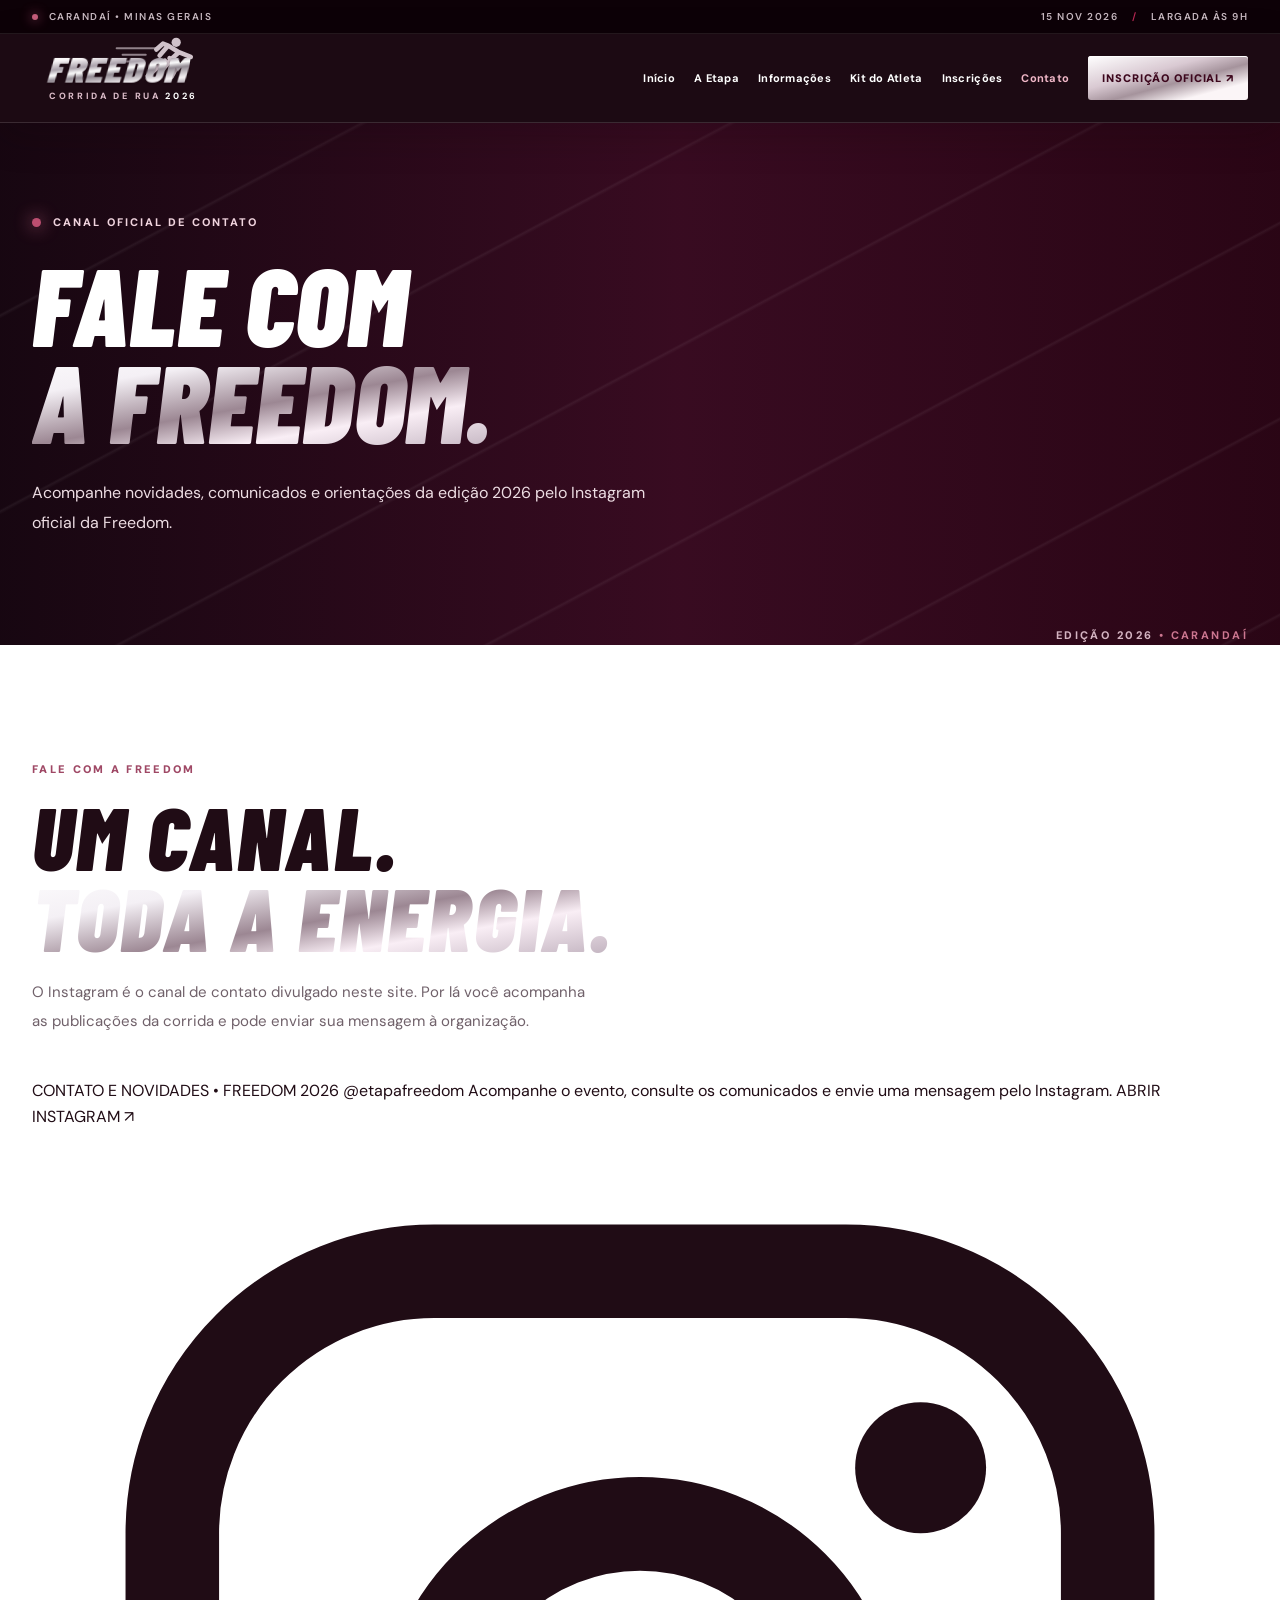
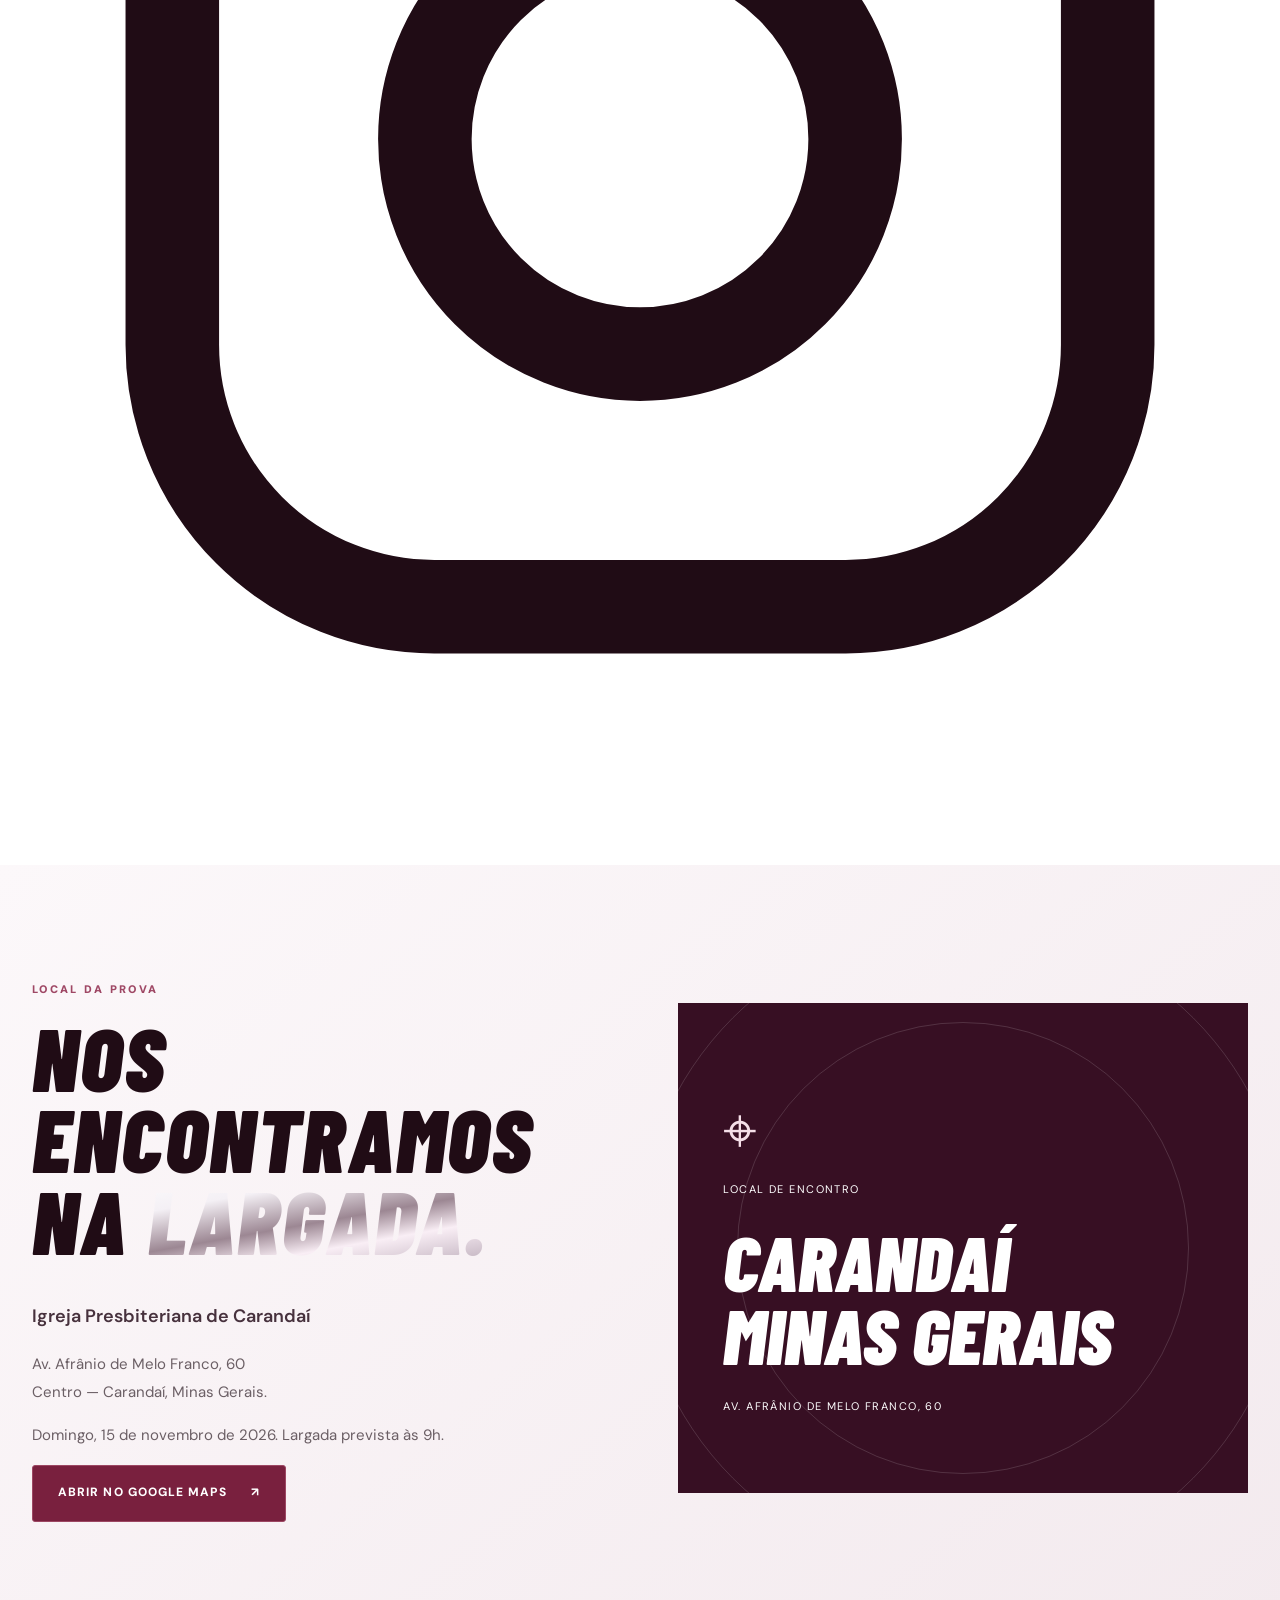
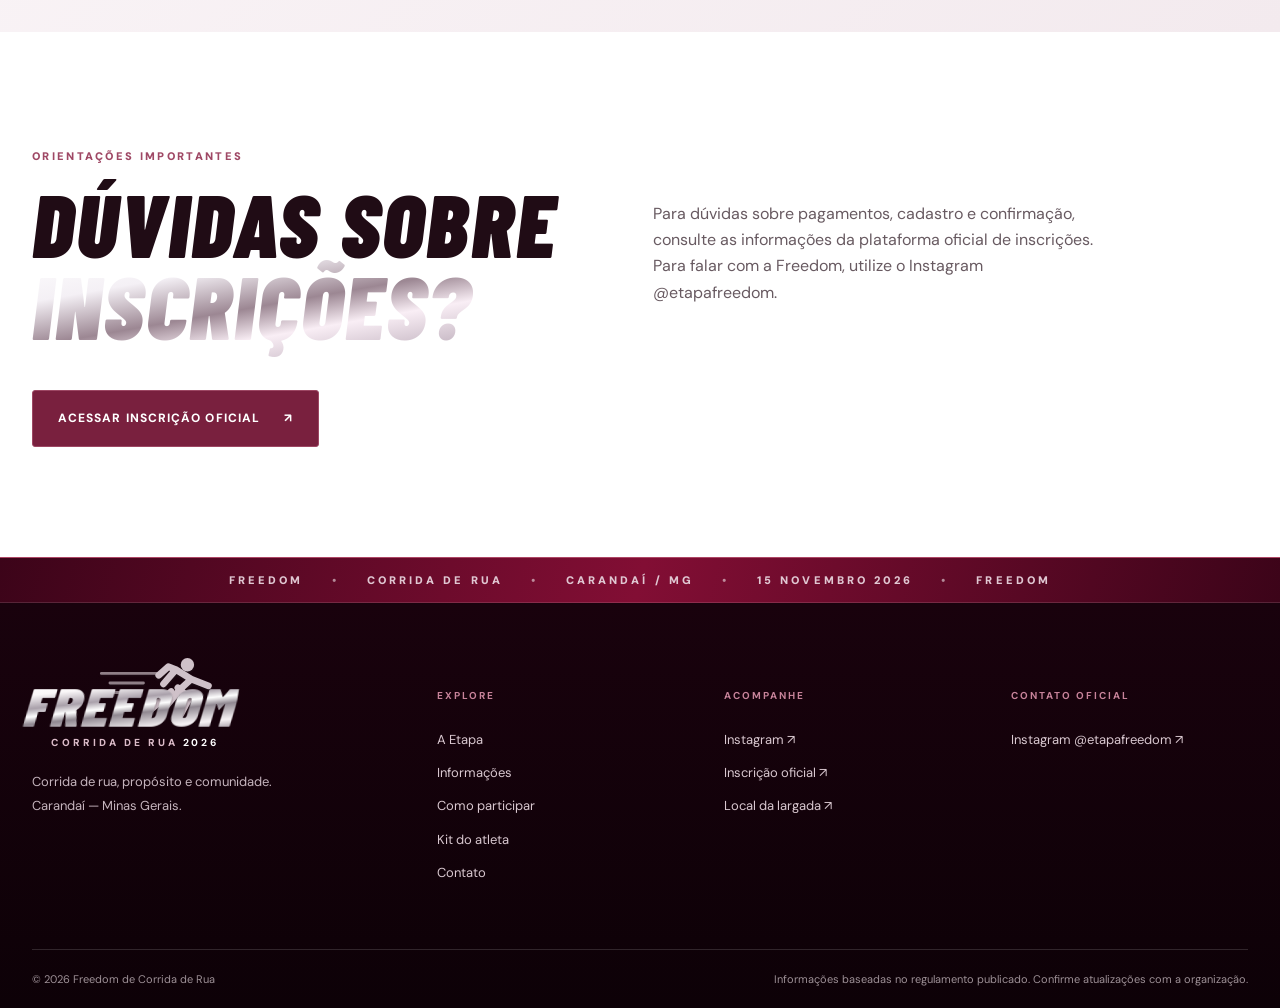
==== commit 9c6bf8e2: "Freedom: remove pre-cadastro e telefones, mantem apenas Instagram como contato" ====
--- a/contatos.html
+++ b/contatos.html
@@ -1,4 +1,4 @@
-<!doctype html><html lang="pt-BR"><head><meta charset="utf-8"><meta name="viewport" content="width=device-width, initial-scale=1"><meta name="theme-color" content="#160910"><meta name="description" content="Fale com a organização da Freedom 2026, consulte WhatsApp, Instagram e endereço da largada."><meta property="og:type" content="website"><meta property="og:title" content="Contato | Freedom 2026"><meta property="og:description" content="Fale com a organização da Freedom 2026, consulte WhatsApp, Instagram e endereço da largada."><meta property="og:image" content="https://images.unsplash.com/photo-1461896836934-ffe607ba8211?auto=format&amp;fit=crop&amp;w=1600&amp;q=85"><title>Contato | Freedom 2026</title><link rel="preconnect" href="https://fonts.googleapis.com"><link rel="preconnect" href="https://fonts.gstatic.com" crossorigin><link rel="stylesheet" href="style.css?v=kit2026-imagem-original-v5"></head><body><a class="skip-link" href="#conteudo">Pular para conteúdo</a>
+<!doctype html><html lang="pt-BR"><head><meta charset="utf-8"><meta name="viewport" content="width=device-width, initial-scale=1"><meta name="theme-color" content="#160910"><meta name="description" content="Contato da Freedom 2026 pelo Instagram oficial @etapafreedom. Confira também o local da largada."><meta property="og:type" content="website"><meta property="og:title" content="Contato | Freedom 2026"><meta property="og:description" content="Contato da Freedom 2026 pelo Instagram oficial @etapafreedom. Confira também o local da largada."><meta property="og:image" content="https://images.unsplash.com/photo-1461896836934-ffe607ba8211?auto=format&amp;fit=crop&amp;w=1600&amp;q=85"><title>Contato | Freedom 2026</title><link rel="preconnect" href="https://fonts.googleapis.com"><link rel="preconnect" href="https://fonts.gstatic.com" crossorigin><link rel="stylesheet" href="style.css?v=kit2026-imagem-original-v5"></head><body><a class="skip-link" href="#conteudo">Pular para conteúdo</a>
 <div class="topbar"><div class="wrap topbar-inner"><span><span class="pulse"></span> CARANDAÍ • MINAS GERAIS</span><span>15 NOV 2026 <span class="topbar-sep">/</span> LARGADA ÀS 9H</span></div></div>
 <header class="site-header" id="inicio"><div class="wrap nav-container">
 <a class="brand" href="index.html" aria-label="Freedom, ir para o início"><span class="identity-lockup"><span class="brand-motion"><svg class="speed-runner" viewBox="0 0 130 65" xmlns="http://www.w3.org/2000/svg" aria-hidden="true"><g fill="none" stroke="currentColor" stroke-linecap="round" stroke-linejoin="round"><path d="M4 17H64M13 27H48M2 37H40" stroke-width="3" opacity=".65"/><path d="m69 28 13-15 16 10-12 11-14 17M82 13l-8-3-10 9M98 23l18 7" stroke-width="7"/><path d="m84 32 12 11-9 17M77 36l-17 15-9 8" stroke-width="7"/></g><circle cx="94" cy="8" r="7" fill="currentColor"/></svg></span><strong class="brand-metal">FREEDOM</strong><span class="brand-caption">CORRIDA DE RUA <b>2026</b></span></span></a>
@@ -7,14 +7,19 @@
 <a href="index.html" >Início</a><a href="sobre.html" >A Etapa</a><a href="informacoes.html" >Informações</a><a href="kit.html">Kit do Atleta</a><a href="inscricoes.html" >Inscrições</a><a href="contatos.html" aria-current="page">Contato</a>
 <a class="nav-primary" href="https://inscricaodecorrida.com.br/evento/freedom-de-corrida-de-rua-2026" target="_blank" rel="noopener noreferrer">INSCRIÇÃO OFICIAL <span aria-hidden="true">↗</span></a></nav>
 </div></header><main id="conteudo">
-<section class="subhero subhero-contact"><div class="wrap subhero-inner"><div class="eyebrow eyebrow-light"><i></i>CANAIS DE ATENDIMENTO</div><h1>FALE COM<br><em>A FREEDOM.</em></h1><p>Dúvidas sobre a prova, inscrições ou informações gerais? Fale pelos contatos divulgados para a edição 2026.</p><div class="subhero-index">EDIÇÃO 2026 <b>• CARANDAÍ</b></div></div></section>
-<section class="section section-white"><div class="wrap"><div class="section-heading"><div><span class="kicker">FALE COM A ORGANIZAÇÃO</span><h2>O PRÓXIMO PASSO<br>É SÓ CHAMAR.</h2></div></div><div class="contacts-grid">
-<a class="contact-tile" href="https://wa.me/5532998384747" target="_blank" rel="noopener noreferrer"><span>01 / WHATSAPP</span><h3>UZIEL<br>ANDRADE</h3><p>(32) 99838-4747</p><strong>INICIAR CONVERSA ↗</strong></a>
-<a class="contact-tile" href="https://wa.me/5532998216085" target="_blank" rel="noopener noreferrer"><span>02 / WHATSAPP</span><h3>LETÍCIA<br>ANDRADE</h3><p>(32) 99821-6085</p><strong>INICIAR CONVERSA ↗</strong></a>
-<a class="contact-tile contact-social" href="https://www.instagram.com/etapafreedom/" target="_blank" rel="noopener noreferrer"><span>03 / REDES SOCIAIS</span><h3>SIGA A<br>FREEDOM</h3><p>@etapafreedom</p><strong>ACESSAR INSTAGRAM ↗</strong></a>
-</div></div></section>
+<section class="subhero subhero-contact"><div class="wrap subhero-inner"><div class="eyebrow eyebrow-light"><i></i>CANAL OFICIAL DE CONTATO</div><h1>FALE COM<br><em>A FREEDOM.</em></h1><p>Acompanhe novidades, comunicados e orientações da edição 2026 pelo Instagram oficial da Freedom.</p><div class="subhero-index">EDIÇÃO 2026 <b>• CARANDAÍ</b></div></div></section>
+<section class="section section-white freedom-instagram-section"><div class="wrap">
+<div class="section-heading"><div><span class="kicker">FALE COM A FREEDOM</span><h2>UM CANAL.<br><em>TODA A ENERGIA.</em></h2><p>O Instagram é o canal de contato divulgado neste site. Por lá você acompanha as publicações da corrida e pode enviar sua mensagem à organização.</p></div></div>
+<a class="instagram-contact-card" href="https://www.instagram.com/etapafreedom/" target="_blank" rel="noopener noreferrer" aria-label="Abrir Instagram oficial da Freedom, arroba etapafreedom">
+<span class="instagram-contact-left">
+<span class="instagram-contact-overline">CONTATO E NOVIDADES • FREEDOM 2026</span>
+<span class="instagram-contact-name">@etapafreedom</span>
+<span class="instagram-contact-desc">Acompanhe o evento, consulte os comunicados e envie uma mensagem pelo Instagram.</span>
+<span class="instagram-contact-action">ABRIR INSTAGRAM <span aria-hidden="true">↗</span></span>
+</span>
+<span class="instagram-contact-art" aria-hidden="true"><svg viewBox="0 0 130 130" fill="none" xmlns="http://www.w3.org/2000/svg"><rect x="15" y="15" width="100" height="100" rx="28" stroke="currentColor" stroke-width="10"/><circle cx="65" cy="65" r="23" stroke="currentColor" stroke-width="10"/><circle cx="95" cy="36" r="7" fill="currentColor"/></svg></span>
+</a></div></section>
 <section class="section section-cream"><div class="wrap split-section"><div><div class="section-heading"><div><span class="kicker">LOCAL DA PROVA</span><h2>NOS ENCONTRAMOS<br>NA <em>LARGADA.</em></h2></div></div><p class="lead">Igreja Presbiteriana de Carandaí</p><p>Av. Afrânio de Melo Franco, 60<br>Centro — Carandaí, Minas Gerais.</p><p>Domingo, 15 de novembro de 2026. Largada prevista às 9h.</p><a class="button button-primary" href="https://www.google.com/maps/search/?api=1&query=Avenida+Afranio+de+Melo+Franco+60+Carandai+MG" target="_blank" rel="noopener noreferrer">ABRIR NO GOOGLE MAPS <span aria-hidden="true">↗</span></a></div><div class="location-panel"><div class="location-circle" aria-hidden="true">⌖</div><span>LOCAL DE ENCONTRO</span><strong>CARANDAÍ<br>MINAS GERAIS</strong><small>AV. AFRÂNIO DE MELO FRANCO, 60</small></div></div></section>
-<section class="section section-white"><div class="wrap contact-help"><div><span class="kicker">ANTES DE ENTRAR EM CONTATO</span><h2>PODEMOS TE<br><em>AJUDAR AQUI.</em></h2></div><p>Para dúvidas sobre pagamento, cadastro ou confirmação de inscrição, tenha seu comprovante em mãos e consulte também a plataforma oficial do evento.</p><a class="button button-primary" href="https://inscricaodecorrida.com.br/evento/freedom-de-corrida-de-rua-2026" target="_blank" rel="noopener noreferrer">ACESSAR INSCRIÇÃO OFICIAL <span aria-hidden="true">↗</span></a></div></section>
-<div class="official-stripe" aria-hidden="true"><span>FREEDOM</span><span>•</span><span>CORRIDA DE RUA</span><span>•</span><span>CARANDAÍ / MG</span><span>•</span><span>15 NOVEMBRO 2026</span><span>•</span><span>FREEDOM</span></div></main><footer class="footer"><div class="wrap"><div class="footer-top"><div><a class="footer-logo" href="index.html" aria-label="Freedom Corrida de Rua, início"><span class="identity-lockup"><span class="brand-motion"><svg class="speed-runner" viewBox="0 0 130 65" xmlns="http://www.w3.org/2000/svg" aria-hidden="true"><g fill="none" stroke="currentColor" stroke-linecap="round" stroke-linejoin="round"><path d="M4 17H64M13 27H48M2 37H40" stroke-width="3" opacity=".65"/><path d="m69 28 13-15 16 10-12 11-14 17M82 13l-8-3-10 9M98 23l18 7" stroke-width="7"/><path d="m84 32 12 11-9 17M77 36l-17 15-9 8" stroke-width="7"/></g><circle cx="94" cy="8" r="7" fill="currentColor"/></svg></span><strong class="brand-metal">FREEDOM</strong><span class="brand-caption">CORRIDA DE RUA <b>2026</b></span></span></a><p>Corrida de rua, propósito e comunidade.<br>Carandaí — Minas Gerais.</p></div><div class="footer-column"><strong>EXPLORE</strong><a href="sobre.html">A Etapa</a><a href="informacoes.html">Informações</a><a href="inscricoes.html">Como participar</a><a href="kit.html">Kit do atleta</a><a href="contatos.html">Contato</a></div><div class="footer-column"><strong>ACOMPANHE</strong><a href="https://www.instagram.com/etapafreedom/" target="_blank" rel="noopener noreferrer">Instagram ↗</a><a href="https://inscricaodecorrida.com.br/evento/freedom-de-corrida-de-rua-2026" target="_blank" rel="noopener noreferrer">Inscrição oficial ↗</a><a href="https://www.google.com/maps/search/?api=1&query=Avenida+Afranio+de+Melo+Franco+60+Carandai+MG" target="_blank" rel="noopener noreferrer">Local da largada ↗</a></div><div class="footer-column"><strong>ATENDIMENTO</strong><a href="https://wa.me/5532998384747" target="_blank" rel="noopener noreferrer">Uziel • WhatsApp ↗</a><a href="https://wa.me/5532998216085" target="_blank" rel="noopener noreferrer">Letícia • WhatsApp ↗</a></div></div><div class="footer-bottom"><span>© 2026 Freedom de Corrida de Rua</span><span>Informações baseadas no regulamento publicado. Confirme atualizações com a organização.</span></div></div></footer>
-<a class="floating-wa" href="https://wa.me/5532998384747?text=Olá!%20Tenho%20uma%20dúvida%20sobre%20a%20corrida%20Freedom%202026." target="_blank" rel="noopener noreferrer" aria-label="Falar com a organização no WhatsApp"><span aria-hidden="true">✆</span> <span>WhatsApp</span></a>
+<section class="section section-white"><div class="wrap contact-help"><div><span class="kicker">ORIENTAÇÕES IMPORTANTES</span><h2>DÚVIDAS SOBRE<br><em>INSCRIÇÕES?</em></h2></div><p>Para dúvidas sobre pagamentos, cadastro e confirmação, consulte as informações da plataforma oficial de inscrições. Para falar com a Freedom, utilize o Instagram @etapafreedom.</p><a class="button button-primary" href="https://inscricaodecorrida.com.br/evento/freedom-de-corrida-de-rua-2026" target="_blank" rel="noopener noreferrer">ACESSAR INSCRIÇÃO OFICIAL <span aria-hidden="true">↗</span></a></div></section>
+<div class="official-stripe" aria-hidden="true"><span>FREEDOM</span><span>•</span><span>CORRIDA DE RUA</span><span>•</span><span>CARANDAÍ / MG</span><span>•</span><span>15 NOVEMBRO 2026</span><span>•</span><span>FREEDOM</span></div></main><footer class="footer"><div class="wrap"><div class="footer-top"><div><a class="footer-logo" href="index.html" aria-label="Freedom Corrida de Rua, início"><span class="identity-lockup"><span class="brand-motion"><svg class="speed-runner" viewBox="0 0 130 65" xmlns="http://www.w3.org/2000/svg" aria-hidden="true"><g fill="none" stroke="currentColor" stroke-linecap="round" stroke-linejoin="round"><path d="M4 17H64M13 27H48M2 37H40" stroke-width="3" opacity=".65"/><path d="m69 28 13-15 16 10-12 11-14 17M82 13l-8-3-10 9M98 23l18 7" stroke-width="7"/><path d="m84 32 12 11-9 17M77 36l-17 15-9 8" stroke-width="7"/></g><circle cx="94" cy="8" r="7" fill="currentColor"/></svg></span><strong class="brand-metal">FREEDOM</strong><span class="brand-caption">CORRIDA DE RUA <b>2026</b></span></span></a><p>Corrida de rua, propósito e comunidade.<br>Carandaí — Minas Gerais.</p></div><div class="footer-column"><strong>EXPLORE</strong><a href="sobre.html">A Etapa</a><a href="informacoes.html">Informações</a><a href="inscricoes.html">Como participar</a><a href="kit.html">Kit do atleta</a><a href="contatos.html">Contato</a></div><div class="footer-column"><strong>ACOMPANHE</strong><a href="https://www.instagram.com/etapafreedom/" target="_blank" rel="noopener noreferrer">Instagram ↗</a><a href="https://inscricaodecorrida.com.br/evento/freedom-de-corrida-de-rua-2026" target="_blank" rel="noopener noreferrer">Inscrição oficial ↗</a><a href="https://www.google.com/maps/search/?api=1&query=Avenida+Afranio+de+Melo+Franco+60+Carandai+MG" target="_blank" rel="noopener noreferrer">Local da largada ↗</a></div><div class="footer-column"><strong>CONTATO OFICIAL</strong><a href="https://www.instagram.com/etapafreedom/" target="_blank" rel="noopener noreferrer">Instagram @etapafreedom ↗</a></div></div><div class="footer-bottom"><span>© 2026 Freedom de Corrida de Rua</span><span>Informações baseadas no regulamento publicado. Confirme atualizações com a organização.</span></div></div></footer>
 <button class="back-to-top" type="button" aria-label="Voltar ao topo">↑</button><script defer src="script.js?v=freedom-identidade-2026-v2"></script></body></html>
--- a/style.css
+++ b/style.css
@@ -106,3 +106,28 @@
 /* Banner de identidade visual da corrida, sem representação de igreja não verificada */
 .statement-photo{background:linear-gradient(90deg,rgba(22,0,9,.62),rgba(39,0,14,.32)),url('assets/freedom-banner.svg') center /cover no-repeat}
 @media(max-width:650px){.statement-photo{background-position:center;background-size:cover}.statement-inner h2{font-size:clamp(63px,14vw,95px)}}
+
+/* Kit do atleta — imagem de apresentação em formato panorâmico */
+.kit-showcase{padding-top:48px}
+.kit-artframe{background:#1b0612;border:1px solid #a74768;box-shadow:0 24px 70px rgba(10,0,5,.5);border-radius:12px;overflow:hidden}
+.kit-artframe img{display:block;width:100%;height:auto;aspect-ratio:1400/788;object-fit:contain}
+.kit-home-art img{width:100%;height:auto;aspect-ratio:1400/788;object-fit:cover}
+.nav>a[aria-current="page"]{color:#f1b7c8}
+@media (max-width:1100px){.nav{gap:10px}.nav>a{font-size:10px}.nav .nav-primary{padding:12px 10px}}
+@media (max-width:990px){.menu-toggle{display:block;margin-left:auto}.nav{display:none;position:absolute;top:76px;left:0;right:0;padding:18px 20px 30px;background:#190a14;border-bottom:1px solid #ffffff2e;box-shadow:0 16px 30px #0003;flex-direction:column;align-items:stretch;gap:0}.nav.open{display:flex}.nav>a{padding:15px;border-bottom:1px solid #ffffff1b;font-size:14px}.nav .nav-primary{text-align:center;padding:16px;margin-top:18px}}
+@media (max-width:850px){.nav{top:76px}}
+@media (max-width:600px){.nav{top:84px}.kit-artframe{border-radius:8px}.kit-showcase{padding-top:28px}}
+
+/* Freedom - area de cadastro experimental 2026 */
+.signup-test-portal{background:linear-gradient(123deg,#260310,#600b2b 58%,#320617);color:#fff;position:relative;overflow:hidden}
+.signup-test-portal:before{content:"";position:absolute;inset:0;pointer-events:none;background:repeating-linear-gradient(156deg,transparent 0 160px,#ffffff0b 162px,transparent 165px)}
+.signup-test-inner{position:relative;display:grid;grid-template-columns:1.2fr .8fr;gap:40px;align-items:center}
+.signup-test-inner h2{font:italic 900 clamp(58px,6.5vw,100px)/.9 var(--serif);margin:15px 0 23px}
+.signup-test-inner h2 em{font-style:inherit;background:linear-gradient(170deg,#fff,#a89aa6 48%,#f9f1f6 70%);background-clip:text;-webkit-background-clip:text;color:transparent}
+.signup-test-inner p{max-width:560px;color:#ead1dc;line-height:1.85;margin:0 0 27px}
+.signup-test-portal .button-primary{background:#f5ebef;color:#421122;border-color:#f5ebef}
+.signup-test-visual{border:1px solid #d8bbca77;min-height:320px;padding:34px;background:linear-gradient(145deg,#ffffff13,#14010880);box-shadow:0 23px 60px #13000c66;display:flex;flex-direction:column;justify-content:space-between;transform:skewX(-2deg)}
+.signup-test-visual small,.signup-test-visual span{font-size:11px;font-weight:900;letter-spacing:.15em;color:#edccda}
+.signup-test-visual strong{font:italic 900 clamp(61px,8vw,112px)/.85 var(--serif);color:#fff}
+@media(max-width:800px){.signup-test-inner{grid-template-columns:1fr}.signup-test-visual{min-height:200px}.signup-test-visual strong{font-size:67px}}
+@media(max-width:590px){.signup-test-visual{padding:23px}.signup-test-inner h2{font-size:clamp(53px,12vw,75px)}.signup-test-portal .button{width:100%;text-align:center;font-size:11px}}
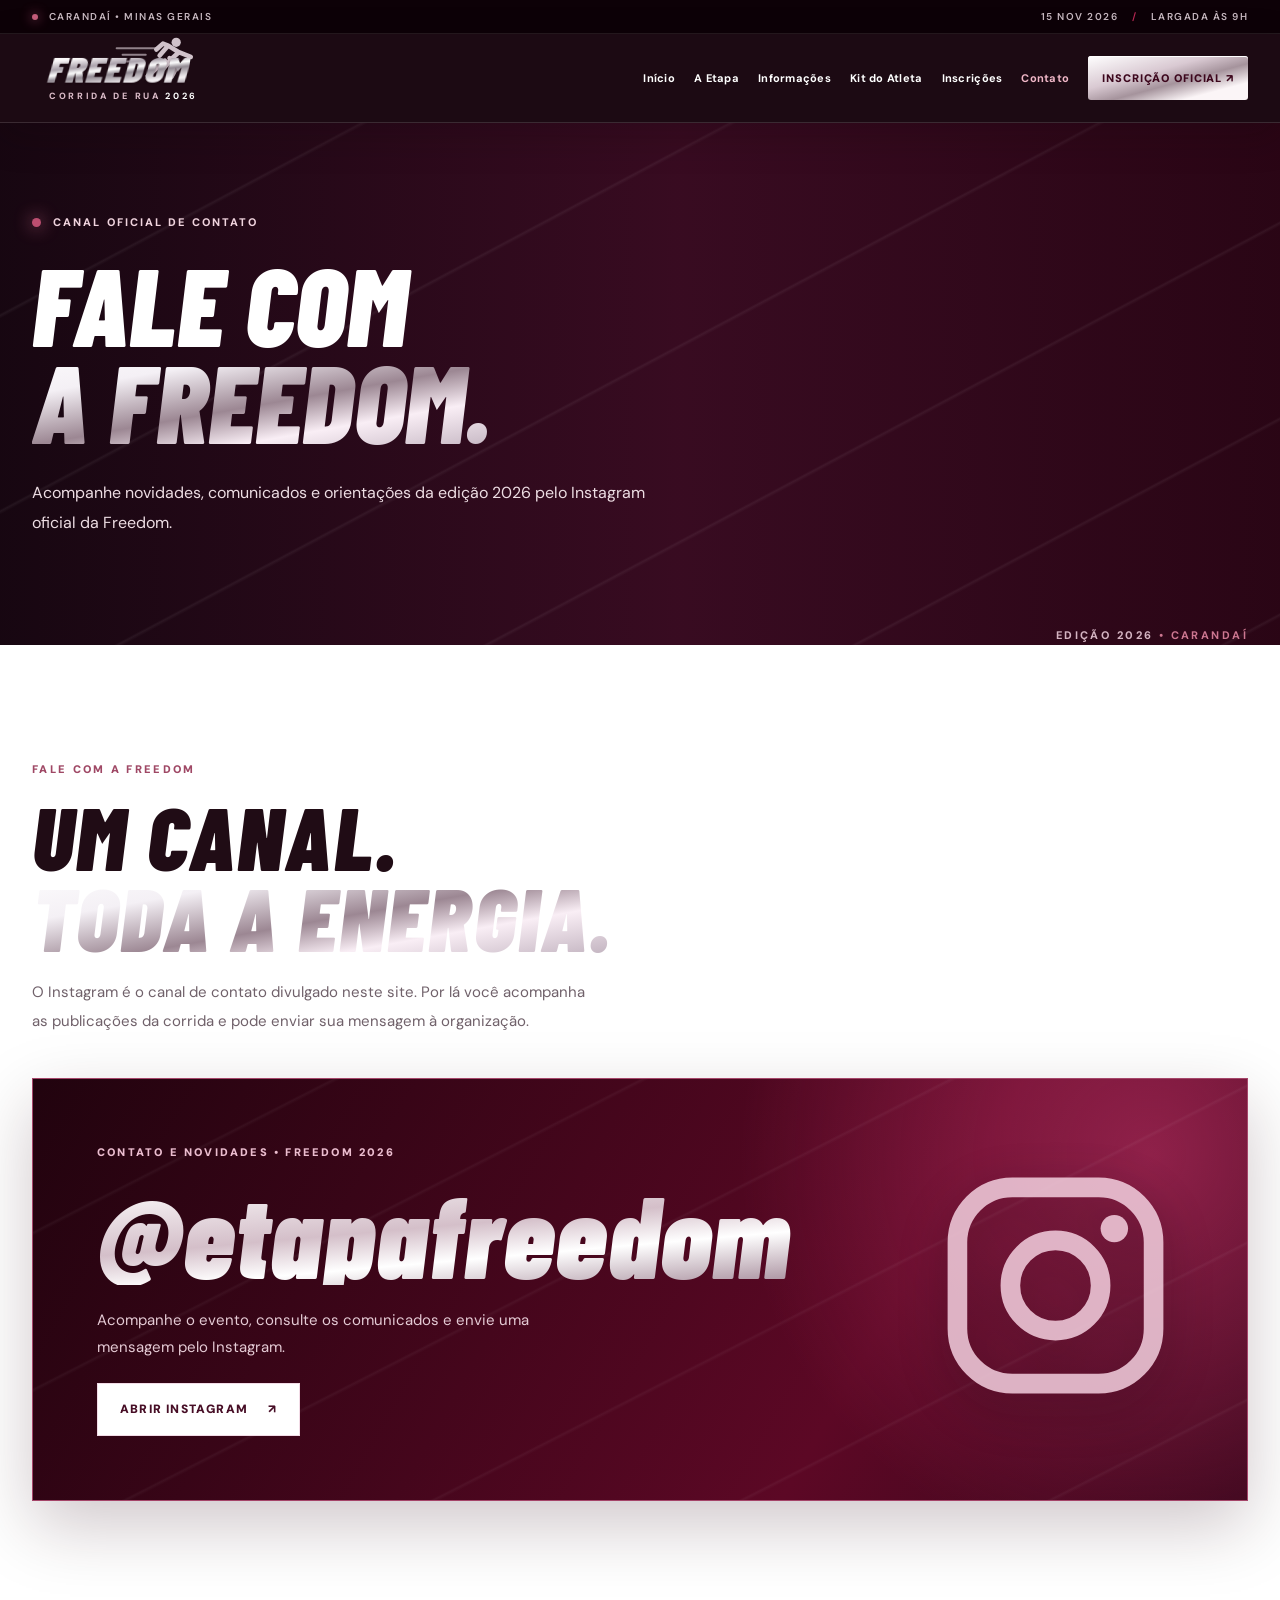
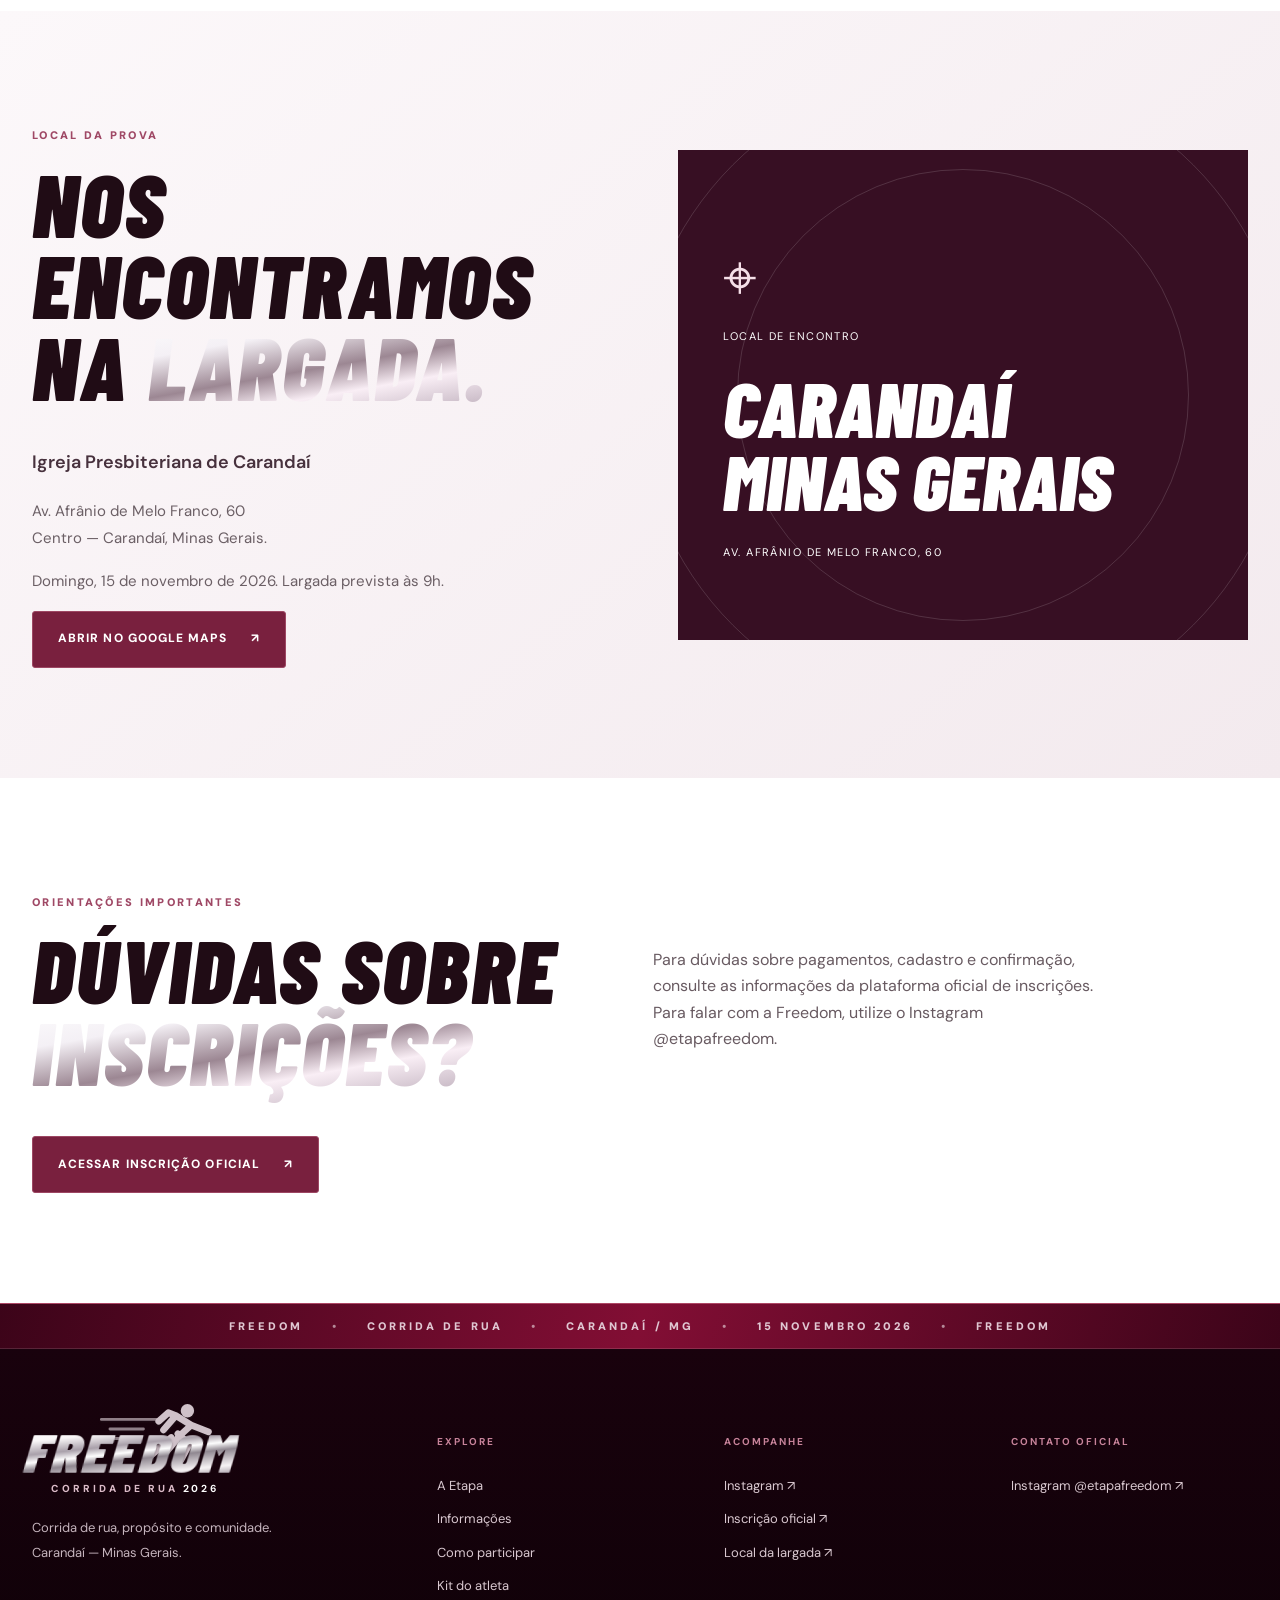
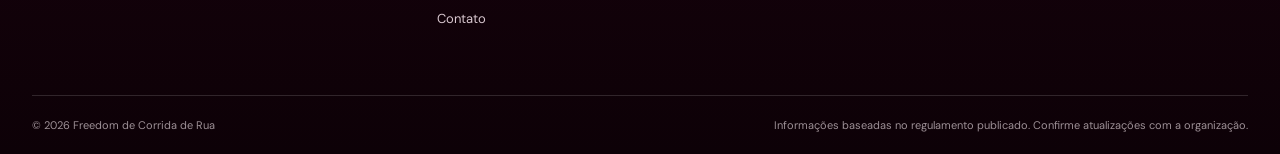
==== commit c2b0217b: "Freedom: atualiza versao visual para contato somente Instagram" ====
--- a/contatos.html
+++ b/contatos.html
@@ -1,4 +1,4 @@
-<!doctype html><html lang="pt-BR"><head><meta charset="utf-8"><meta name="viewport" content="width=device-width, initial-scale=1"><meta name="theme-color" content="#160910"><meta name="description" content="Contato da Freedom 2026 pelo Instagram oficial @etapafreedom. Confira também o local da largada."><meta property="og:type" content="website"><meta property="og:title" content="Contato | Freedom 2026"><meta property="og:description" content="Contato da Freedom 2026 pelo Instagram oficial @etapafreedom. Confira também o local da largada."><meta property="og:image" content="https://images.unsplash.com/photo-1461896836934-ffe607ba8211?auto=format&amp;fit=crop&amp;w=1600&amp;q=85"><title>Contato | Freedom 2026</title><link rel="preconnect" href="https://fonts.googleapis.com"><link rel="preconnect" href="https://fonts.gstatic.com" crossorigin><link rel="stylesheet" href="style.css?v=kit2026-imagem-original-v5"></head><body><a class="skip-link" href="#conteudo">Pular para conteúdo</a>
+<!doctype html><html lang="pt-BR"><head><meta charset="utf-8"><meta name="viewport" content="width=device-width, initial-scale=1"><meta name="theme-color" content="#160910"><meta name="description" content="Contato da Freedom 2026 pelo Instagram oficial @etapafreedom. Confira também o local da largada."><meta property="og:type" content="website"><meta property="og:title" content="Contato | Freedom 2026"><meta property="og:description" content="Contato da Freedom 2026 pelo Instagram oficial @etapafreedom. Confira também o local da largada."><meta property="og:image" content="https://images.unsplash.com/photo-1461896836934-ffe607ba8211?auto=format&amp;fit=crop&amp;w=1600&amp;q=85"><title>Contato | Freedom 2026</title><link rel="preconnect" href="https://fonts.googleapis.com"><link rel="preconnect" href="https://fonts.gstatic.com" crossorigin><link rel="stylesheet" href="style.css?v=freedom-instagram-21102026"></head><body><a class="skip-link" href="#conteudo">Pular para conteúdo</a>
 <div class="topbar"><div class="wrap topbar-inner"><span><span class="pulse"></span> CARANDAÍ • MINAS GERAIS</span><span>15 NOV 2026 <span class="topbar-sep">/</span> LARGADA ÀS 9H</span></div></div>
 <header class="site-header" id="inicio"><div class="wrap nav-container">
 <a class="brand" href="index.html" aria-label="Freedom, ir para o início"><span class="identity-lockup"><span class="brand-motion"><svg class="speed-runner" viewBox="0 0 130 65" xmlns="http://www.w3.org/2000/svg" aria-hidden="true"><g fill="none" stroke="currentColor" stroke-linecap="round" stroke-linejoin="round"><path d="M4 17H64M13 27H48M2 37H40" stroke-width="3" opacity=".65"/><path d="m69 28 13-15 16 10-12 11-14 17M82 13l-8-3-10 9M98 23l18 7" stroke-width="7"/><path d="m84 32 12 11-9 17M77 36l-17 15-9 8" stroke-width="7"/></g><circle cx="94" cy="8" r="7" fill="currentColor"/></svg></span><strong class="brand-metal">FREEDOM</strong><span class="brand-caption">CORRIDA DE RUA <b>2026</b></span></span></a>
--- a/style.css
+++ b/style.css
@@ -1,11 +1,11 @@
 @import url('https://fonts.googleapis.com/css2?family=Barlow+Condensed:wght@500;600;700;800;900&family=DM+Sans:wght@400;500;600;700;800&display=swap');
 :root{--night:#110309;--wine:#4a061c;--wine2:#740b2c;--wine3:#bb2955;--silver:#d9d5db;--cream:#f4f0f0;--white:#fff;--ink:#200c15;--muted:#6b5862;--edge:#dac7ce;--serif:'Barlow Condensed',Impact,sans-serif;--body:'DM Sans',Arial,sans-serif;--max:1240px}
 *{box-sizing:border-box}html{scroll-behavior:smooth;scroll-padding-top:88px}body{margin:0;color:var(--ink);background:var(--white);font-family:var(--body);-webkit-font-smoothing:antialiased;overflow-x:hidden;line-height:1.65}a{color:inherit;text-decoration:none}button{font:inherit}img{display:block;width:100%;height:auto}button,a{-webkit-tap-highlight-color:transparent}::selection{background:#a34b68;color:#fff}.wrap{width:min(var(--max),calc(100% - 64px));margin-inline:auto}.sr-only{position:absolute;width:1px;height:1px;overflow:hidden;clip:rect(0,0,0,0)}.skip-link{position:absolute;z-index:100;background:#fff;color:#000;padding:10px;transform:translateY(-150%)}.skip-link:focus{transform:none}.topbar{background:#0c050a;color:#c8b9c1;font:600 10px var(--body);letter-spacing:.15em}.topbar-inner{min-height:33px;display:flex;align-items:center;justify-content:space-between;gap:16px}.topbar-sep{color:var(--wine3);padding:0 10px}.pulse{display:inline-block;width:6px;height:6px;background:#c55d7b;border-radius:50%;margin-right:7px;box-shadow:0 0 12px #c55d7b}
-.site-header{position:sticky;top:0;z-index:30;background:rgba(20,7,15,.95);backdrop-filter:blur(18px);border-bottom:1px solid rgba(255,255,255,.12);color:#fff}.nav-container{height:88px;display:flex;align-items:center;justify-content:space-between;gap:24px}.brand{display:flex;align-items:center;gap:12px;flex-shrink:0}.nav{display:flex;align-items:center;gap:25px}.nav>a{font-size:12px;font-weight:700;letter-spacing:.025em;transition:color .2s}.nav>a:not(.nav-primary):hover,.nav>a[aria-current=page]{color:#f1b7c8}.nav .nav-primary{background:#f2e9ec;color:#3b1024;padding:14px 20px;letter-spacing:.08em;border-radius:3px}.nav .nav-primary:hover{background:#fff;color:#3b1024}.menu-toggle{display:none;background:transparent;border:0;padding:12px;cursor:pointer}.menu-toggle span:not(.sr-only){display:block;width:24px;height:2px;background:#fff;margin:5px}.hero{position:relative;min-height:min(800px,calc(100svh - 121px));display:flex;align-items:center;color:#fff;background:#1e0a15;overflow:hidden}.hero-background{position:absolute;inset:0;background:linear-gradient(90deg,rgba(20,0,9,.97) 0%,rgba(44,2,19,.93) 37%,rgba(78,5,30,.70) 72%,rgba(28,0,12,.53)),url('https://images.unsplash.com/photo-1461896836934-ffe607ba8211?auto=format&fit=crop&w=2200&q=86') center/cover no-repeat;transform:scale(1.035);animation:hero-in 1.5s ease-out both}.hero-background:after{content:"";position:absolute;inset:0;background:linear-gradient(0deg,#1e000dea,transparent 34%),repeating-linear-gradient(144deg,transparent 0 125px,rgba(235,217,226,.045) 126px,transparent 129px),radial-gradient(circle at 86% 17%,rgba(183,31,79,.37),transparent 42%)}.hero-body{position:relative;display:flex;justify-content:space-between;align-items:center;padding:96px 0 117px}.hero-copy{max-width:900px;z-index:2}.eyebrow{display:flex;align-items:center;gap:12px;letter-spacing:.19em;font-weight:800;font-size:11px;text-transform:uppercase}.eyebrow-light{color:#f0d4de}.eyebrow i{height:9px;width:9px;background:#bb4e70;border-radius:50%;box-shadow:0 0 17px #dc7296}.eyebrow span{color:#a7929b}.hero h1,.subhero h1{font-family:var(--serif);font-weight:900;font-style:italic;text-transform:uppercase;line-height:.89;letter-spacing:.002em;margin:25px 0 28px;font-size:clamp(72px,9.5vw,154px)}h1 em,h2 em{font-style:inherit;background:linear-gradient(170deg,#fff 0%,#f4f0f5 28%,#9c8793 52%,#f9eef5 69%,#b0a0ae 100%);-webkit-background-clip:text;background-clip:text;color:transparent;-webkit-text-fill-color:transparent;text-shadow:none}.hero-lede{max-width:560px;font-size:16px;line-height:1.85;color:#e9dce2}.hero-actions{display:flex;align-items:center;gap:25px;margin:31px 0 52px;flex-wrap:wrap}.button,.hero-outline{font-weight:800;font-size:12px;letter-spacing:.09em;display:inline-flex;align-items:center;justify-content:center;gap:24px;text-transform:uppercase;transition:transform .2s,background .2s,color .2s}.button:hover,.hero-outline:hover{transform:translateY(-2px)}.button{min-height:57px;padding:15px 25px;border-radius:3px}.button-primary{background:#79203e;color:#fff;border:1px solid #9d4763}.button-primary:hover{background:#a52d58}.button-outline{border:1px solid #ae8b98;color:var(--wine);background:transparent}.section-dark .button-outline{color:#fff;border-color:#947887}.hero .button-primary,.statement-section .button-primary,.end-cta .button-primary{background:#f4e9ed;color:#341322;border-color:#f4e9ed}.hero .button-primary:hover,.statement-section .button-primary:hover,.end-cta .button-primary:hover{background:#fff}.hero-outline{color:#fff}.hero-outline span{font-size:20px}.hero-meta{display:flex;flex-wrap:wrap;gap:0;border-top:1px solid #ffffff40;padding-top:24px;width:max-content;max-width:100%}.hero-meta>div{padding:0 28px;border-right:1px solid #ffffff30;display:grid;gap:1px}.hero-meta>div:first-child{padding-left:0}.hero-meta>div:last-child{border:0}.hero-meta strong{font:800 31px/1 var(--serif);letter-spacing:.02em}.hero-meta small{font-size:9px;letter-spacing:.17em;color:#d6bfca;font-weight:800}.hero-side{position:absolute;right:0;bottom:7%;opacity:.2;pointer-events:none}.speed-marks{width:230px;height:110px;background:repeating-linear-gradient(162deg,transparent 0 17px,#f1d4df 18px 22px,transparent 23px 38px);transform:skewX(-25deg)}.hero-scroll{position:absolute;bottom:22px;left:50%;transform:translateX(-50%);font-size:10px;letter-spacing:.2em;color:#d7c4cd}.hero-scroll span{display:inline-block;font-size:18px;margin-left:14px}.countdown-bar{background:#220c18;color:#fff;border-block:1px solid #ffffff14}.countdown-layout{display:flex;align-items:center;justify-content:space-between;gap:28px;min-height:148px}.mini-overline,.kicker{font-size:11px;font-weight:900;letter-spacing:.21em;color:#9f4865}.mini-overline{color:#b88fa0}.countdown-layout h2{font:700 34px/1.1 var(--serif);text-transform:uppercase;letter-spacing:.02em;margin:6px 0}.countdown{display:flex;align-items:center;gap:14px}.countdown>div{display:grid;justify-items:center;min-width:60px}.countdown strong{font:800 45px/.95 var(--serif);font-variant-numeric:tabular-nums}.countdown small{font-size:9px;font-weight:800;letter-spacing:.12em;color:#bda4b0;margin-top:10px}.countdown>b{color:#926578;font-size:22px;align-self:flex-start;margin-top:4px}.section{padding:110px 0}.section-white{background:#fff}.section-cream{background:linear-gradient(140deg,#fcf8fa,#f3eaee)}.section-dark{background:#180914;color:#fff}.section-heading{display:flex;justify-content:space-between;align-items:end;margin-bottom:43px}.section-heading h2,.compact-cta h2,.contact-help h2{font:italic 900 clamp(54px,7vw,91px)/.91 var(--serif);text-transform:uppercase;letter-spacing:-.005em;margin:14px 0 20px}.section-heading p{max-width:570px;margin:0;color:#70616a;font-size:15px;line-height:1.9}.section-heading-dark h2{color:#fff}.kicker-light{color:#be8d9e}.race-cards,.value-grid,.modality-grid,.prices-grid,.contacts-grid{display:grid;grid-template-columns:repeat(3,minmax(0,1fr));gap:17px}.race-card{border:1px solid #d8c5cd;min-height:433px;padding:29px;display:flex;flex-direction:column;background:linear-gradient(160deg,#faf6f8,#f0e4e9);transition:transform .25s,border-color .25s;position:relative;overflow:hidden}.race-card:hover{transform:translateY(-7px);border-color:#a94b69}.race-card-highlight{background:linear-gradient(145deg,#830d32,#410517 70%,#1b030c);color:#fff;border-color:#6f1837}.race-card-top{display:flex;justify-content:space-between;align-items:center;font-size:10px;font-weight:900;letter-spacing:.14em}.race-card-top span:last-child{font-size:24px}.race-distance{font:900 clamp(86px,10vw,135px)/1 var(--serif);letter-spacing:-.035em;margin:25px 0 5px}.race-distance span{font-size:.38em;margin-left:3px}.race-card h3{font:900 29px/1.02 var(--serif);margin:9px 0;text-transform:uppercase}.race-card p{font-size:13px;color:#6b5b64;line-height:1.8}.race-card-highlight p{color:#e5cfd7}.race-footer{border-top:1px solid #cabdc3;padding-top:14px;margin-top:auto;font-size:10px;font-weight:900;letter-spacing:.11em;display:flex;justify-content:space-between}.race-card-highlight .race-footer{border-color:#916075}.statement-section{position:relative;min-height:690px;display:flex;align-items:center;background:#210d19;color:white;overflow:hidden}.statement-photo{position:absolute;inset:0;background:linear-gradient(90deg,#280010f5,#52051fd6 49%,#25000e63),url('https://images.unsplash.com/photo-1538805060514-97d9cc17730c?auto=format&fit=crop&w=1600&q=85') center/cover no-repeat}.statement-inner{position:relative;padding:100px 0}.statement-inner h2,.end-cta h2{font:italic 900 clamp(70px,10vw,150px)/.89 var(--serif);margin:20px 0;max-width:970px}.statement-inner p,.end-cta p{color:#ebd9e2;max-width:510px;margin-bottom:30px;line-height:1.85}.split-section{display:grid;grid-template-columns:1fr 1fr;align-items:center;gap:clamp(40px,6vw,90px)}.split-section .section-heading{margin-bottom:20px}.split-section p{font-size:15px;color:#6b5f65;line-height:1.85}.split-section .lead{font-size:18px;color:#47313d;font-weight:600}.event-details{border-top:1px solid #d9ced2;margin-top:30px}.event-details>div{display:flex;gap:22px;padding:17px 0;border-bottom:1px solid #d9ced2}.event-details>div>span{font:900 24px var(--serif);color:#8b4960}.event-details>div>div{display:grid}.event-details small{font-size:10px;letter-spacing:.14em;font-weight:800;color:#8c586d}.event-details strong{font-weight:800;font-size:15px}.event-details p{font-size:12px;margin:3px 0 0}.button-row{display:flex;gap:12px;flex-wrap:wrap;margin-top:28px}.media-frame{min-height:570px;position:relative;background:#2d0b1c;overflow:hidden}.media-frame img{height:100%;object-fit:cover;position:absolute;inset:0;filter:saturate(.65) contrast(1.1)}.media-frame:after{content:"";position:absolute;inset:0;background:linear-gradient(0deg,#1c0815bb,transparent 40%)}.frame-tag{position:absolute;bottom:0;left:0;right:0;padding:26px 32px;z-index:1;color:#fff;display:flex;justify-content:space-between;align-items:end;gap:10px}.frame-tag span{font:italic 900 37px var(--serif)}.frame-tag strong{font:700 11px var(--body);letter-spacing:.13em}.gallery{display:grid;grid-template-columns:1.4fr .6fr;grid-template-rows:440px 115px;gap:15px}.gallery-main,.gallery-minor{overflow:hidden;background:#331020}.gallery img{height:100%;object-fit:cover;transition:transform .5s;filter:saturate(.8)}.gallery-main:hover img,.gallery-minor:hover img{transform:scale(1.045)}.gallery-main{grid-row:span 2}.gallery-caption{background:#401226;color:#fff;padding:24px;display:flex;justify-content:space-between;align-items:end;gap:20px}.gallery-caption span{font:italic 900 28px/1 var(--serif)}.gallery-caption a{font-size:10px;font-weight:900;letter-spacing:.07em;text-align:right}.faq-list{max-width:1160px;border-top:1px solid #ffffff38}.faq-item{border-bottom:1px solid #ffffff30}.faq-question{width:100%;display:flex;justify-content:space-between;align-items:center;gap:20px;padding:28px 0;border:0;background:transparent;color:#fff;font:700 17px var(--body);text-align:left;cursor:pointer}.faq-question b{font:500 29px var(--serif);color:#cc8da5}.faq-answer{color:#cfbac5;max-width:830px;line-height:1.85;font-size:14px;padding:0 30px 26px 0}.faq-answer[hidden]{display:none}.end-cta{text-align:center;background:radial-gradient(circle at 75% 35%,#8b2a4b,#3b1024 49%,#1e0916);color:#fff;padding:110px 0;position:relative;overflow:hidden}.end-cta:after{content:"F";position:absolute;font:italic 900 500px/.75 var(--serif);opacity:.045;right:-15px;bottom:-130px;pointer-events:none}.end-cta h2{margin-inline:auto}.end-cta p{margin:0 auto 27px}.subhero{min-height:475px;position:relative;display:flex;align-items:center;background:#1b0914;color:#fff;overflow:hidden}.subhero:before{content:"";position:absolute;inset:0;background:linear-gradient(90deg,#19000cf5,#48051fd5 50%,#27031499),url('https://images.unsplash.com/photo-1461896836934-ffe607ba8211?auto=format&fit=crop&w=1600&q=85') center/cover}.subhero-about:before{background-image:linear-gradient(90deg,#160711f2,#3b0d24cf 53%,#27091766),url('https://images.unsplash.com/photo-1538805060514-97d9cc17730c?auto=format&fit=crop&w=2200&q=85')}.subhero-info:before{background-image:linear-gradient(90deg,#160711f2,#3b0d24cf 53%,#27091766),url('https://images.unsplash.com/photo-1552674605-db6ffd4facb5?auto=format&fit=crop&w=1200&q=85')}.subhero-contact:before{background-image:linear-gradient(90deg,#160711f2,#3b0d24cf 53%,#27091766),url('https://images.unsplash.com/photo-1476480862126-209bfaa8edc8?auto=format&fit=crop&w=1200&q=85')}.subhero-inner{position:relative;padding:90px 0}.subhero h1{font-size:clamp(70px,9vw,117px);max-width:960px}.subhero p{max-width:630px;color:#eddde3;line-height:1.9}.subhero-index{position:absolute;bottom:0;right:0;letter-spacing:.22em;font-weight:800;font-size:11px;color:#ddc7ce}.subhero-index b{color:#cd7791}.value-card{background:#fff;padding:38px 30px;min-height:250px;border-top:3px solid #7b2948;box-shadow:0 8px 24px #2a0c190c}.value-card>span{font:900 16px var(--serif);color:#9b4760;letter-spacing:.12em}.value-card h3{font:italic 900 41px/1 var(--serif);margin:27px 0 15px}.value-card p{font-size:14px;color:#6a5c62;line-height:1.8}.quote-section{background:#270c1c;color:#fff;text-align:center;padding:105px 0}.quote-symbol{font:900 100px/.7 var(--serif);color:#a85a76}.quote-section blockquote{font:italic 800 clamp(35px,5vw,67px)/1.18 var(--serif);max-width:1000px;margin:22px auto}.quote-section p{font:800 11px var(--body);letter-spacing:.15em;color:#cb9eb0}.compact-cta{display:flex;align-items:center;justify-content:space-between;gap:25px}.compact-cta .section-heading{margin-bottom:0}.compact-cta .button{flex-shrink:0}.section-dark .section-heading h2,.section-dark .compact-cta h2{color:#fff}.info-grid{display:grid;grid-template-columns:1fr 1fr;gap:18px}.info-tile{border:1px solid var(--edge);padding:35px;background:#faf7f8;min-height:255px}.info-tile>span,.modality-card>span,.price-tile>span,.contact-tile>span{font-size:10px;font-weight:900;letter-spacing:.16em;color:#864158}.info-tile h3{font:italic 900 46px/1 var(--serif);margin:24px 0 12px}.info-tile p{color:#665960;line-height:1.8;font-size:14px}.info-tile a{font-size:11px;font-weight:900;color:var(--wine)}.modality-card{padding:40px 30px;background:#3c1125;color:#fff;display:flex;flex-direction:column;min-height:290px}.modality-card strong{font:900 115px/.9 var(--serif)}.modality-card strong small{font-size:.42em}.modality-card>span{color:#e6b9ca;margin:18px 0 7px}.modality-card p{color:#e0c8d2;font-size:14px;line-height:1.85;margin-top:auto}.prices-grid{gap:18px}.price-tile{border:1px solid var(--edge);padding:35px;background:#faf6f8;min-height:250px}.price-tile>div{font:900 73px/.95 var(--serif);color:#491328;margin:30px 0 15px}.price-tile>div small{font-size:.5em}.price-tile .price-date{font-size:56px}.price-tile p{font-size:13px;color:#6c5e66}.featured-price{background:#44142a;border-color:#44142a;color:#fff}.featured-price>span{color:#e7b3c5}.featured-price>div{color:#fff}.featured-price p{color:#e1c9d2}.disclaimer{margin-top:22px;color:#6d5d65;font-size:13px;line-height:1.85}.disclaimer a{text-decoration:underline;font-weight:800;color:#6f2041}.check-grid{display:grid;grid-template-columns:1fr 1fr;gap:16px}.check-grid>div{display:flex;align-items:center;gap:20px;border:1px solid #ffffff29;padding:20px 23px}.check-grid>div span{color:#edc7d6;font:900 25px var(--serif)}.check-grid p{margin:0;color:#eadce2;font-size:14px}.section-dark .button-row{margin-top:35px}.register-feature{align-items:center}.registration-panel{background:linear-gradient(160deg,#7b2749,#370d23 70%,#160710);min-height:580px;display:flex;flex-direction:column;justify-content:space-between;padding:45px 38px;color:#fff;position:relative;overflow:hidden}.registration-panel:after{content:"F";position:absolute;right:0;bottom:0;font:italic 900 500px/.7 var(--serif);color:#fff;opacity:.055;pointer-events:none}.registration-brand{font:italic 900 45px var(--serif);z-index:1}.registration-brand span{display:block;font:700 10px var(--body);letter-spacing:.25em}.registration-panel h3{font:italic 900 clamp(92px,11vw,158px)/.78 var(--serif);margin:30px 0;z-index:1}.registration-panel-line{display:flex;gap:10px;z-index:1}.registration-panel-line span{border:1px solid #ffffff6f;padding:8px 14px;font-size:11px;font-weight:900}.registration-panel p{font:italic 900 28px/1 var(--serif);z-index:1}.contacts-grid{gap:18px}.contact-tile{background:#f8f3f5;padding:35px;min-height:340px;display:flex;flex-direction:column;transition:transform .2s,background .2s}.contact-tile:hover{transform:translateY(-5px);background:#f0e6eb}.contact-tile h3{font:italic 900 60px/.91 var(--serif);margin:43px 0 16px}.contact-tile p{font-weight:700;margin:0}.contact-tile strong{font-size:11px;letter-spacing:.12em;margin-top:auto;color:#72213f}.contact-social{background:#45152b;color:#fff}.contact-social:hover{background:#61203a}.contact-social>span,.contact-social strong{color:#e3bac9}.location-panel{background:#370f23;color:#fff;min-height:490px;display:flex;flex-direction:column;align-items:flex-start;justify-content:center;padding:45px;position:relative;overflow:hidden}.location-panel:before,.location-panel:after{content:"";position:absolute;border:1px solid #ffffff24;border-radius:50%;width:650px;height:650px;top:50%;left:50%;transform:translate(-50%,-50%)}.location-panel:after{width:450px;height:450px}.location-circle{font-size:60px;color:#f5dfe8;z-index:1}.location-panel>span,.location-panel small{font-size:11px;letter-spacing:.13em;z-index:1}.location-panel strong{font:italic 900 78px/.94 var(--serif);margin:26px 0;z-index:1}.contact-help{display:grid;grid-template-columns:1fr 1fr;gap:25px;align-items:center}.contact-help p{max-width:450px;color:#685a61}.contact-help .button{justify-self:start}.footer{background:#0e070c;color:#f6eaf0;padding:85px 0 20px}.footer-top{display:grid;grid-template-columns:1.5fr repeat(3,1fr);gap:50px}.footer-logo{display:inline-flex;align-items:center}.footer-logo .identity-lockup{transform:scale(1.13);transform-origin:left center}.footer-top p{font-size:13px;color:#c5b4bd;line-height:1.9;margin-top:24px}.footer-column{display:flex;flex-direction:column;align-items:flex-start;gap:12px}.footer-column>strong{font-size:10px;letter-spacing:.2em;color:#c7839a;margin-bottom:12px}.footer-column a{font-size:13px;color:#d9c8d0}.footer-column a:hover{color:#fff;text-decoration:underline}.footer-bottom{display:flex;justify-content:space-between;gap:25px;border-top:1px solid #ffffff24;margin-top:65px;padding-top:20px;color:#9d9096;font-size:11px}.floating-wa{position:fixed;z-index:25;right:20px;bottom:22px;border-radius:50px;background:#126c43;color:#fff;display:flex;align-items:center;gap:10px;padding:12px 18px;box-shadow:0 10px 32px #0005;font-size:12px;font-weight:800}.floating-wa>span:first-child{font-size:20px}.back-to-top{position:fixed;right:29px;bottom:83px;z-index:24;border:1px solid #ddd;background:#fff;color:#4b1831;width:38px;height:38px;cursor:pointer;border-radius:50%;opacity:0;pointer-events:none;transform:translateY(10px);transition:.2s}.back-to-top.visible{opacity:1;transform:none;pointer-events:auto}
+.site-header{position:sticky;top:0;z-index:30;background:rgba(20,7,15,.95);backdrop-filter:blur(18px);border-bottom:1px solid rgba(255,255,255,.12);color:#fff}.nav-container{height:88px;display:flex;align-items:center;justify-content:space-between;gap:24px}.brand{display:flex;align-items:center;gap:12px;flex-shrink:0}.nav{display:flex;align-items:center;gap:25px}.nav>a{font-size:12px;font-weight:700;letter-spacing:.025em;transition:color .2s}.nav>a:not(.nav-primary):hover,.nav>a[aria-current=page]{color:#f1b7c8}.nav .nav-primary{background:#f2e9ec;color:#3b1024;padding:14px 20px;letter-spacing:.08em;border-radius:3px}.nav .nav-primary:hover{background:#fff;color:#3b1024}.menu-toggle{display:none;background:transparent;border:0;padding:12px;cursor:pointer}.menu-toggle span:not(.sr-only){display:block;width:24px;height:2px;background:#fff;margin:5px}.hero{position:relative;min-height:min(800px,calc(100svh - 121px));display:flex;align-items:center;color:#fff;background:#1e0a15;overflow:hidden}.hero-background{position:absolute;inset:0;background:linear-gradient(90deg,rgba(20,0,9,.97) 0%,rgba(44,2,19,.93) 37%,rgba(78,5,30,.70) 72%,rgba(28,0,12,.53)),url('https://images.unsplash.com/photo-1461896836934-ffe607ba8211?auto=format&fit=crop&w=2200&q=86') center/cover no-repeat;transform:scale(1.035);animation:hero-in 1.5s ease-out both}.hero-background:after{content:"";position:absolute;inset:0;background:linear-gradient(0deg,#1e000dea,transparent 34%),repeating-linear-gradient(144deg,transparent 0 125px,rgba(235,217,226,.045) 126px,transparent 129px),radial-gradient(circle at 86% 17%,rgba(183,31,79,.37),transparent 42%)}.hero-body{position:relative;display:flex;justify-content:space-between;align-items:center;padding:96px 0 117px}.hero-copy{max-width:900px;z-index:2}.eyebrow{display:flex;align-items:center;gap:12px;letter-spacing:.19em;font-weight:800;font-size:11px;text-transform:uppercase}.eyebrow-light{color:#f0d4de}.eyebrow i{height:9px;width:9px;background:#bb4e70;border-radius:50%;box-shadow:0 0 17px #dc7296}.eyebrow span{color:#a7929b}.hero h1,.subhero h1{font-family:var(--serif);font-weight:900;font-style:italic;text-transform:uppercase;line-height:.89;letter-spacing:.002em;margin:25px 0 28px;font-size:clamp(72px,9.5vw,154px)}h1 em,h2 em{font-style:inherit;background:linear-gradient(170deg,#fff 0%,#f4f0f5 28%,#9c8793 52%,#f9eef5 69%,#b0a0ae 100%);-webkit-background-clip:text;background-clip:text;color:transparent;-webkit-text-fill-color:transparent;text-shadow:none}.hero-lede{max-width:560px;font-size:16px;line-height:1.85;color:#e9dce2}.hero-actions{display:flex;align-items:center;gap:25px;margin:31px 0 52px;flex-wrap:wrap}.button,.hero-outline{font-weight:800;font-size:12px;letter-spacing:.09em;display:inline-flex;align-items:center;justify-content:center;gap:24px;text-transform:uppercase;transition:transform .2s,background .2s,color .2s}.button:hover,.hero-outline:hover{transform:translateY(-2px)}.button{min-height:57px;padding:15px 25px;border-radius:3px}.button-primary{background:#79203e;color:#fff;border:1px solid #9d4763}.button-primary:hover{background:#a52d58}.button-outline{border:1px solid #ae8b98;color:var(--wine);background:transparent}.section-dark .button-outline{color:#fff;border-color:#947887}.hero .button-primary,.statement-section .button-primary,.end-cta .button-primary{background:#f4e9ed;color:#341322;border-color:#f4e9ed}.hero .button-primary:hover,.statement-section .button-primary:hover,.end-cta .button-primary:hover{background:#fff}.hero-outline{color:#fff}.hero-outline span{font-size:20px}.hero-meta{display:flex;flex-wrap:wrap;gap:0;border-top:1px solid #ffffff40;padding-top:24px;width:max-content;max-width:100%}.hero-meta>div{padding:0 28px;border-right:1px solid #ffffff30;display:grid;gap:1px}.hero-meta>div:first-child{padding-left:0}.hero-meta>div:last-child{border:0}.hero-meta strong{font:800 31px/1 var(--serif);letter-spacing:.02em}.hero-meta small{font-size:9px;letter-spacing:.17em;color:#d6bfca;font-weight:800}.hero-side{position:absolute;right:0;bottom:7%;opacity:.2;pointer-events:none}.speed-marks{width:230px;height:110px;background:repeating-linear-gradient(162deg,transparent 0 17px,#f1d4df 18px 22px,transparent 23px 38px);transform:skewX(-25deg)}.hero-scroll{position:absolute;bottom:22px;left:50%;transform:translateX(-50%);font-size:10px;letter-spacing:.2em;color:#d7c4cd}.hero-scroll span{display:inline-block;font-size:18px;margin-left:14px}.countdown-bar{background:#220c18;color:#fff;border-block:1px solid #ffffff14}.countdown-layout{display:flex;align-items:center;justify-content:space-between;gap:28px;min-height:148px}.mini-overline,.kicker{font-size:11px;font-weight:900;letter-spacing:.21em;color:#9f4865}.mini-overline{color:#b88fa0}.countdown-layout h2{font:700 34px/1.1 var(--serif);text-transform:uppercase;letter-spacing:.02em;margin:6px 0}.countdown{display:flex;align-items:center;gap:14px}.countdown>div{display:grid;justify-items:center;min-width:60px}.countdown strong{font:800 45px/.95 var(--serif);font-variant-numeric:tabular-nums}.countdown small{font-size:9px;font-weight:800;letter-spacing:.12em;color:#bda4b0;margin-top:10px}.countdown>b{color:#926578;font-size:22px;align-self:flex-start;margin-top:4px}.section{padding:110px 0}.section-white{background:#fff}.section-cream{background:linear-gradient(140deg,#fcf8fa,#f3eaee)}.section-dark{background:#180914;color:#fff}.section-heading{display:flex;justify-content:space-between;align-items:end;margin-bottom:43px}.section-heading h2,.compact-cta h2,.contact-help h2{font:italic 900 clamp(54px,7vw,91px)/.91 var(--serif);text-transform:uppercase;letter-spacing:-.005em;margin:14px 0 20px}.section-heading p{max-width:570px;margin:0;color:#70616a;font-size:15px;line-height:1.9}.section-heading-dark h2{color:#fff}.kicker-light{color:#be8d9e}.race-cards,.value-grid,.modality-grid,.prices-grid,.contacts-grid{display:grid;grid-template-columns:repeat(3,minmax(0,1fr));gap:17px}.race-card{border:1px solid #d8c5cd;min-height:433px;padding:29px;display:flex;flex-direction:column;background:linear-gradient(160deg,#faf6f8,#f0e4e9);transition:transform .25s,border-color .25s;position:relative;overflow:hidden}.race-card:hover{transform:translateY(-7px);border-color:#a94b69}.race-card-highlight{background:linear-gradient(145deg,#830d32,#410517 70%,#1b030c);color:#fff;border-color:#6f1837}.race-card-top{display:flex;justify-content:space-between;align-items:center;font-size:10px;font-weight:900;letter-spacing:.14em}.race-card-top span:last-child{font-size:24px}.race-distance{font:900 clamp(86px,10vw,135px)/1 var(--serif);letter-spacing:-.035em;margin:25px 0 5px}.race-distance span{font-size:.38em;margin-left:3px}.race-card h3{font:900 29px/1.02 var(--serif);margin:9px 0;text-transform:uppercase}.race-card p{font-size:13px;color:#6b5b64;line-height:1.8}.race-card-highlight p{color:#e5cfd7}.race-footer{border-top:1px solid #cabdc3;padding-top:14px;margin-top:auto;font-size:10px;font-weight:900;letter-spacing:.11em;display:flex;justify-content:space-between}.race-card-highlight .race-footer{border-color:#916075}.statement-section{position:relative;min-height:690px;display:flex;align-items:center;background:#210d19;color:white;overflow:hidden}.statement-photo{position:absolute;inset:0;background:linear-gradient(90deg,#280010f5,#52051fd6 49%,#25000e63),url('https://images.unsplash.com/photo-1538805060514-97d9cc17730c?auto=format&fit=crop&w=1600&q=85') center/cover no-repeat}.statement-inner{position:relative;padding:100px 0}.statement-inner h2,.end-cta h2{font:italic 900 clamp(70px,10vw,150px)/.89 var(--serif);margin:20px 0;max-width:970px}.statement-inner p,.end-cta p{color:#ebd9e2;max-width:510px;margin-bottom:30px;line-height:1.85}.split-section{display:grid;grid-template-columns:1fr 1fr;align-items:center;gap:clamp(40px,6vw,90px)}.split-section .section-heading{margin-bottom:20px}.split-section p{font-size:15px;color:#6b5f65;line-height:1.85}.split-section .lead{font-size:18px;color:#47313d;font-weight:600}.event-details{border-top:1px solid #d9ced2;margin-top:30px}.event-details>div{display:flex;gap:22px;padding:17px 0;border-bottom:1px solid #d9ced2}.event-details>div>span{font:900 24px var(--serif);color:#8b4960}.event-details>div>div{display:grid}.event-details small{font-size:10px;letter-spacing:.14em;font-weight:800;color:#8c586d}.event-details strong{font-weight:800;font-size:15px}.event-details p{font-size:12px;margin:3px 0 0}.button-row{display:flex;gap:12px;flex-wrap:wrap;margin-top:28px}.media-frame{min-height:570px;position:relative;background:#2d0b1c;overflow:hidden}.media-frame img{height:100%;object-fit:cover;position:absolute;inset:0;filter:saturate(.65) contrast(1.1)}.media-frame:after{content:"";position:absolute;inset:0;background:linear-gradient(0deg,#1c0815bb,transparent 40%)}.frame-tag{position:absolute;bottom:0;left:0;right:0;padding:26px 32px;z-index:1;color:#fff;display:flex;justify-content:space-between;align-items:end;gap:10px}.frame-tag span{font:italic 900 37px var(--serif)}.frame-tag strong{font:700 11px var(--body);letter-spacing:.13em}.gallery{display:grid;grid-template-columns:1.4fr .6fr;grid-template-rows:440px 115px;gap:15px}.gallery-main,.gallery-minor{overflow:hidden;background:#331020}.gallery img{height:100%;object-fit:cover;transition:transform .5s;filter:saturate(.8)}.gallery-main:hover img,.gallery-minor:hover img{transform:scale(1.045)}.gallery-main{grid-row:span 2}.gallery-caption{background:#401226;color:#fff;padding:24px;display:flex;justify-content:space-between;align-items:end;gap:20px}.gallery-caption span{font:italic 900 28px/1 var(--serif)}.gallery-caption a{font-size:10px;font-weight:900;letter-spacing:.07em;text-align:right}.faq-list{max-width:1160px;border-top:1px solid #ffffff38}.faq-item{border-bottom:1px solid #ffffff30}.faq-question{width:100%;display:flex;justify-content:space-between;align-items:center;gap:20px;padding:28px 0;border:0;background:transparent;color:#fff;font:700 17px var(--body);text-align:left;cursor:pointer}.faq-question b{font:500 29px var(--serif);color:#cc8da5}.faq-answer{color:#cfbac5;max-width:830px;line-height:1.85;font-size:14px;padding:0 30px 26px 0}.faq-answer[hidden]{display:none}.end-cta{text-align:center;background:radial-gradient(circle at 75% 35%,#8b2a4b,#3b1024 49%,#1e0916);color:#fff;padding:110px 0;position:relative;overflow:hidden}.end-cta:after{content:"F";position:absolute;font:italic 900 500px/.75 var(--serif);opacity:.045;right:-15px;bottom:-130px;pointer-events:none}.end-cta h2{margin-inline:auto}.end-cta p{margin:0 auto 27px}.subhero{min-height:475px;position:relative;display:flex;align-items:center;background:#1b0914;color:#fff;overflow:hidden}.subhero:before{content:"";position:absolute;inset:0;background:linear-gradient(90deg,#19000cf5,#48051fd5 50%,#27031499),url('https://images.unsplash.com/photo-1461896836934-ffe607ba8211?auto=format&fit=crop&w=1600&q=85') center/cover}.subhero-about:before{background-image:linear-gradient(90deg,#160711f2,#3b0d24cf 53%,#27091766),url('https://images.unsplash.com/photo-1538805060514-97d9cc17730c?auto=format&fit=crop&w=2200&q=85')}.subhero-info:before{background-image:linear-gradient(90deg,#160711f2,#3b0d24cf 53%,#27091766),url('https://images.unsplash.com/photo-1552674605-db6ffd4facb5?auto=format&fit=crop&w=1200&q=85')}.subhero-contact:before{background-image:linear-gradient(90deg,#160711f2,#3b0d24cf 53%,#27091766),url('https://images.unsplash.com/photo-1476480862126-209bfaa8edc8?auto=format&fit=crop&w=1200&q=85')}.subhero-inner{position:relative;padding:90px 0}.subhero h1{font-size:clamp(70px,9vw,117px);max-width:960px}.subhero p{max-width:630px;color:#eddde3;line-height:1.9}.subhero-index{position:absolute;bottom:0;right:0;letter-spacing:.22em;font-weight:800;font-size:11px;color:#ddc7ce}.subhero-index b{color:#cd7791}.value-card{background:#fff;padding:38px 30px;min-height:250px;border-top:3px solid #7b2948;box-shadow:0 8px 24px #2a0c190c}.value-card>span{font:900 16px var(--serif);color:#9b4760;letter-spacing:.12em}.value-card h3{font:italic 900 41px/1 var(--serif);margin:27px 0 15px}.value-card p{font-size:14px;color:#6a5c62;line-height:1.8}.quote-section{background:#270c1c;color:#fff;text-align:center;padding:105px 0}.quote-symbol{font:900 100px/.7 var(--serif);color:#a85a76}.quote-section blockquote{font:italic 800 clamp(35px,5vw,67px)/1.18 var(--serif);max-width:1000px;margin:22px auto}.quote-section p{font:800 11px var(--body);letter-spacing:.15em;color:#cb9eb0}.compact-cta{display:flex;align-items:center;justify-content:space-between;gap:25px}.compact-cta .section-heading{margin-bottom:0}.compact-cta .button{flex-shrink:0}.section-dark .section-heading h2,.section-dark .compact-cta h2{color:#fff}.info-grid{display:grid;grid-template-columns:1fr 1fr;gap:18px}.info-tile{border:1px solid var(--edge);padding:35px;background:#faf7f8;min-height:255px}.info-tile>span,.modality-card>span,.price-tile>span,.contact-tile>span{font-size:10px;font-weight:900;letter-spacing:.16em;color:#864158}.info-tile h3{font:italic 900 46px/1 var(--serif);margin:24px 0 12px}.info-tile p{color:#665960;line-height:1.8;font-size:14px}.info-tile a{font-size:11px;font-weight:900;color:var(--wine)}.modality-card{padding:40px 30px;background:#3c1125;color:#fff;display:flex;flex-direction:column;min-height:290px}.modality-card strong{font:900 115px/.9 var(--serif)}.modality-card strong small{font-size:.42em}.modality-card>span{color:#e6b9ca;margin:18px 0 7px}.modality-card p{color:#e0c8d2;font-size:14px;line-height:1.85;margin-top:auto}.prices-grid{gap:18px}.price-tile{border:1px solid var(--edge);padding:35px;background:#faf6f8;min-height:250px}.price-tile>div{font:900 73px/.95 var(--serif);color:#491328;margin:30px 0 15px}.price-tile>div small{font-size:.5em}.price-tile .price-date{font-size:56px}.price-tile p{font-size:13px;color:#6c5e66}.featured-price{background:#44142a;border-color:#44142a;color:#fff}.featured-price>span{color:#e7b3c5}.featured-price>div{color:#fff}.featured-price p{color:#e1c9d2}.disclaimer{margin-top:22px;color:#6d5d65;font-size:13px;line-height:1.85}.disclaimer a{text-decoration:underline;font-weight:800;color:#6f2041}.check-grid{display:grid;grid-template-columns:1fr 1fr;gap:16px}.check-grid>div{display:flex;align-items:center;gap:20px;border:1px solid #ffffff29;padding:20px 23px}.check-grid>div span{color:#edc7d6;font:900 25px var(--serif)}.check-grid p{margin:0;color:#eadce2;font-size:14px}.section-dark .button-row{margin-top:35px}.register-feature{align-items:center}.registration-panel{background:linear-gradient(160deg,#7b2749,#370d23 70%,#160710);min-height:580px;display:flex;flex-direction:column;justify-content:space-between;padding:45px 38px;color:#fff;position:relative;overflow:hidden}.registration-panel:after{content:"F";position:absolute;right:0;bottom:0;font:italic 900 500px/.7 var(--serif);color:#fff;opacity:.055;pointer-events:none}.registration-brand{font:italic 900 45px var(--serif);z-index:1}.registration-brand span{display:block;font:700 10px var(--body);letter-spacing:.25em}.registration-panel h3{font:italic 900 clamp(92px,11vw,158px)/.78 var(--serif);margin:30px 0;z-index:1}.registration-panel-line{display:flex;gap:10px;z-index:1}.registration-panel-line span{border:1px solid #ffffff6f;padding:8px 14px;font-size:11px;font-weight:900}.registration-panel p{font:italic 900 28px/1 var(--serif);z-index:1}.contacts-grid{gap:18px}.contact-tile{background:#f8f3f5;padding:35px;min-height:340px;display:flex;flex-direction:column;transition:transform .2s,background .2s}.contact-tile:hover{transform:translateY(-5px);background:#f0e6eb}.contact-tile h3{font:italic 900 60px/.91 var(--serif);margin:43px 0 16px}.contact-tile p{font-weight:700;margin:0}.contact-tile strong{font-size:11px;letter-spacing:.12em;margin-top:auto;color:#72213f}.contact-social{background:#45152b;color:#fff}.contact-social:hover{background:#61203a}.contact-social>span,.contact-social strong{color:#e3bac9}.location-panel{background:#370f23;color:#fff;min-height:490px;display:flex;flex-direction:column;align-items:flex-start;justify-content:center;padding:45px;position:relative;overflow:hidden}.location-panel:before,.location-panel:after{content:"";position:absolute;border:1px solid #ffffff24;border-radius:50%;width:650px;height:650px;top:50%;left:50%;transform:translate(-50%,-50%)}.location-panel:after{width:450px;height:450px}.location-circle{font-size:60px;color:#f5dfe8;z-index:1}.location-panel>span,.location-panel small{font-size:11px;letter-spacing:.13em;z-index:1}.location-panel strong{font:italic 900 78px/.94 var(--serif);margin:26px 0;z-index:1}.contact-help{display:grid;grid-template-columns:1fr 1fr;gap:25px;align-items:center}.contact-help p{max-width:450px;color:#685a61}.contact-help .button{justify-self:start}.footer{background:#0e070c;color:#f6eaf0;padding:85px 0 20px}.footer-top{display:grid;grid-template-columns:1.5fr repeat(3,1fr);gap:50px}.footer-logo{display:inline-flex;align-items:center}.footer-logo .identity-lockup{transform:scale(1.13);transform-origin:left center}.footer-top p{font-size:13px;color:#c5b4bd;line-height:1.9;margin-top:24px}.footer-column{display:flex;flex-direction:column;align-items:flex-start;gap:12px}.footer-column>strong{font-size:10px;letter-spacing:.2em;color:#c7839a;margin-bottom:12px}.footer-column a{font-size:13px;color:#d9c8d0}.footer-column a:hover{color:#fff;text-decoration:underline}.footer-bottom{display:flex;justify-content:space-between;gap:25px;border-top:1px solid #ffffff24;margin-top:65px;padding-top:20px;color:#9d9096;font-size:11px}.back-to-top{position:fixed;right:29px;bottom:83px;z-index:24;border:1px solid #ddd;background:#fff;color:#4b1831;width:38px;height:38px;cursor:pointer;border-radius:50%;opacity:0;pointer-events:none;transform:translateY(10px);transition:.2s}.back-to-top.visible{opacity:1;transform:none;pointer-events:auto}
 @keyframes hero-in{from{opacity:.6;transform:scale(1.1)}to{opacity:1;transform:scale(1.035)}}@media(min-width:1300px){.hero h1{font-size:148px}}
 @media(max-width:1100px){.nav{gap:15px}.nav>a{font-size:11px}.nav .nav-primary{padding:12px}.hero h1{font-size:clamp(78px,10vw,125px)}.hero-side{display:none}.gallery{grid-template-columns:1fr 1fr;grid-template-rows:350px 100px}.race-card{padding:24px}.race-distance{font-size:100px}.footer-top{gap:27px}}
 @media(max-width:850px){.wrap{width:min(var(--max),calc(100% - 40px))}.nav-container{height:76px}.menu-toggle{display:block;margin-left:auto}.nav{display:none;position:absolute;top:76px;left:0;right:0;padding:18px 20px 30px;background:#190a14;border-bottom:1px solid #ffffff2e;box-shadow:0 16px 30px #0003;flex-direction:column;align-items:stretch;gap:0}.nav.open{display:flex}.nav>a{padding:15px;border-bottom:1px solid #ffffff1b;font-size:14px}.nav .nav-primary{text-align:center;padding:16px;margin-top:18px}.hero{min-height:720px}.hero-body{padding:105px 0}.section{padding:75px 0}.race-cards,.value-grid,.modality-grid,.prices-grid,.contacts-grid{grid-template-columns:1fr 1fr}.race-card{min-height:385px}.split-section{grid-template-columns:1fr}.media-frame{min-height:450px}.gallery{grid-template-rows:350px 100px}.footer-top{grid-template-columns:1.5fr 1fr;row-gap:40px}.subhero{min-height:380px}.subhero-inner{padding:70px 0}.contact-help{grid-template-columns:1fr}.registration-panel{min-height:420px}}
-@media(max-width:600px){.topbar-inner{min-height:34px}.topbar-inner span{font-size:8px;letter-spacing:.07em}.topbar-sep{padding:0 3px}.wrap{width:calc(100% - 36px)}.brand-symbol{font-size:45px;width:37px}.brand-words strong{font-size:24px}.brand-words small{font-size:8px}.hero{min-height:690px}.hero-background{background-position:60% center}.hero-body{padding:95px 0 100px}.hero h1{font-size:clamp(67px,15vw,98px);letter-spacing:-.025em;line-height:.91}.hero-lede{font-size:14px;max-width:410px}.hero-actions{display:grid;gap:14px;margin:28px 0 42px}.hero-outline{min-height:44px;justify-content:flex-start}.hero-meta>div{padding:0 12px}.hero-meta strong{font-size:24px}.hero-meta small{font-size:8px}.hero-scroll{font-size:8px;white-space:nowrap}.countdown-layout{flex-direction:column;align-items:stretch;padding:27px 0;gap:25px}.countdown-layout h2{font-size:27px}.countdown{justify-content:space-between;gap:7px}.countdown>div{min-width:0}.countdown strong{font-size:43px}.countdown>b{font-size:17px}.section{padding:68px 0}.section-heading{margin-bottom:27px}.section-heading h2,.contact-help h2{font-size:clamp(53px,12vw,72px)}.race-cards,.value-grid,.modality-grid,.prices-grid,.contacts-grid,.info-grid{grid-template-columns:1fr}.race-card{min-height:340px}.race-distance{font-size:119px;margin:15px 0 3px}.race-card h3{font-size:28px}.statement-section{min-height:590px}.statement-inner{padding:85px 0}.statement-inner h2,.end-cta h2{font-size:clamp(69px,15vw,101px)}.event-details>div{gap:14px}.event-details strong{font-size:14px}.button-row{flex-direction:column;align-items:stretch}.button-row .button{width:100%}.media-frame{min-height:400px}.gallery{grid-template-columns:1fr;grid-template-rows:300px 220px auto}.gallery-main{grid-row:auto}.gallery-caption{min-height:110px}.subhero{min-height:360px}.subhero h1{font-size:clamp(62px,13.6vw,90px)}.subhero-inner{padding:73px 0}.subhero-index{bottom:12px;font-size:9px}.modality-card{min-height:240px}.modality-card strong{font-size:100px}.price-tile{min-height:210px}.compact-cta{flex-direction:column;align-items:flex-start}.compact-cta .button{width:100%}.registration-panel{min-height:445px}.registration-panel h3{font-size:125px}.contacts-grid .contact-tile{min-height:280px}.contact-tile h3{margin-top:27px}.location-panel{min-height:420px;padding:32px}.location-panel strong{font-size:65px}.footer{padding:65px 0 20px}.footer-top{grid-template-columns:1fr 1fr;gap:38px 22px}.footer-top>div:first-child{grid-column:1/-1}.footer-logo{font-size:64px}.footer-bottom{flex-direction:column;gap:9px;margin-top:45px}.floating-wa{right:12px;bottom:12px;padding:10px 14px}.back-to-top{right:18px;bottom:74px}.faq-question{font-size:14px;line-height:1.5}}
+@media(max-width:600px){.topbar-inner{min-height:34px}.topbar-inner span{font-size:8px;letter-spacing:.07em}.topbar-sep{padding:0 3px}.wrap{width:calc(100% - 36px)}.brand-symbol{font-size:45px;width:37px}.brand-words strong{font-size:24px}.brand-words small{font-size:8px}.hero{min-height:690px}.hero-background{background-position:60% center}.hero-body{padding:95px 0 100px}.hero h1{font-size:clamp(67px,15vw,98px);letter-spacing:-.025em;line-height:.91}.hero-lede{font-size:14px;max-width:410px}.hero-actions{display:grid;gap:14px;margin:28px 0 42px}.hero-outline{min-height:44px;justify-content:flex-start}.hero-meta>div{padding:0 12px}.hero-meta strong{font-size:24px}.hero-meta small{font-size:8px}.hero-scroll{font-size:8px;white-space:nowrap}.countdown-layout{flex-direction:column;align-items:stretch;padding:27px 0;gap:25px}.countdown-layout h2{font-size:27px}.countdown{justify-content:space-between;gap:7px}.countdown>div{min-width:0}.countdown strong{font-size:43px}.countdown>b{font-size:17px}.section{padding:68px 0}.section-heading{margin-bottom:27px}.section-heading h2,.contact-help h2{font-size:clamp(53px,12vw,72px)}.race-cards,.value-grid,.modality-grid,.prices-grid,.contacts-grid,.info-grid{grid-template-columns:1fr}.race-card{min-height:340px}.race-distance{font-size:119px;margin:15px 0 3px}.race-card h3{font-size:28px}.statement-section{min-height:590px}.statement-inner{padding:85px 0}.statement-inner h2,.end-cta h2{font-size:clamp(69px,15vw,101px)}.event-details>div{gap:14px}.event-details strong{font-size:14px}.button-row{flex-direction:column;align-items:stretch}.button-row .button{width:100%}.media-frame{min-height:400px}.gallery{grid-template-columns:1fr;grid-template-rows:300px 220px auto}.gallery-main{grid-row:auto}.gallery-caption{min-height:110px}.subhero{min-height:360px}.subhero h1{font-size:clamp(62px,13.6vw,90px)}.subhero-inner{padding:73px 0}.subhero-index{bottom:12px;font-size:9px}.modality-card{min-height:240px}.modality-card strong{font-size:100px}.price-tile{min-height:210px}.compact-cta{flex-direction:column;align-items:flex-start}.compact-cta .button{width:100%}.registration-panel{min-height:445px}.registration-panel h3{font-size:125px}.contacts-grid .contact-tile{min-height:280px}.contact-tile h3{margin-top:27px}.location-panel{min-height:420px;padding:32px}.location-panel strong{font-size:65px}.footer{padding:65px 0 20px}.footer-top{grid-template-columns:1fr 1fr;gap:38px 22px}.footer-top>div:first-child{grid-column:1/-1}.footer-logo{font-size:64px}.footer-bottom{flex-direction:column;gap:9px;margin-top:45px}.back-to-top{right:18px;bottom:74px}.faq-question{font-size:14px;line-height:1.5}}
 @media(prefers-reduced-motion:reduce){*,*:before,*:after{animation:none!important;transition:none!important;scroll-behavior:auto!important}}
 
 
@@ -118,16 +118,16 @@
 @media (max-width:850px){.nav{top:76px}}
 @media (max-width:600px){.nav{top:84px}.kit-artframe{border-radius:8px}.kit-showcase{padding-top:28px}}
 
-/* Freedom - area de cadastro experimental 2026 */
-.signup-test-portal{background:linear-gradient(123deg,#260310,#600b2b 58%,#320617);color:#fff;position:relative;overflow:hidden}
-.signup-test-portal:before{content:"";position:absolute;inset:0;pointer-events:none;background:repeating-linear-gradient(156deg,transparent 0 160px,#ffffff0b 162px,transparent 165px)}
-.signup-test-inner{position:relative;display:grid;grid-template-columns:1.2fr .8fr;gap:40px;align-items:center}
-.signup-test-inner h2{font:italic 900 clamp(58px,6.5vw,100px)/.9 var(--serif);margin:15px 0 23px}
-.signup-test-inner h2 em{font-style:inherit;background:linear-gradient(170deg,#fff,#a89aa6 48%,#f9f1f6 70%);background-clip:text;-webkit-background-clip:text;color:transparent}
-.signup-test-inner p{max-width:560px;color:#ead1dc;line-height:1.85;margin:0 0 27px}
-.signup-test-portal .button-primary{background:#f5ebef;color:#421122;border-color:#f5ebef}
-.signup-test-visual{border:1px solid #d8bbca77;min-height:320px;padding:34px;background:linear-gradient(145deg,#ffffff13,#14010880);box-shadow:0 23px 60px #13000c66;display:flex;flex-direction:column;justify-content:space-between;transform:skewX(-2deg)}
-.signup-test-visual small,.signup-test-visual span{font-size:11px;font-weight:900;letter-spacing:.15em;color:#edccda}
-.signup-test-visual strong{font:italic 900 clamp(61px,8vw,112px)/.85 var(--serif);color:#fff}
-@media(max-width:800px){.signup-test-inner{grid-template-columns:1fr}.signup-test-visual{min-height:200px}.signup-test-visual strong{font-size:67px}}
-@media(max-width:590px){.signup-test-visual{padding:23px}.signup-test-inner h2{font-size:clamp(53px,12vw,75px)}.signup-test-portal .button{width:100%;text-align:center;font-size:11px}}
+
+/* Freedom 2026 - contato exclusivo pelo Instagram */
+.instagram-contact-card{position:relative;overflow:hidden;display:flex;align-items:center;justify-content:space-between;gap:44px;padding:clamp(30px,5vw,65px);color:#fff;background:radial-gradient(circle at 92% 18%,rgba(195,53,106,.55),transparent 35%),linear-gradient(120deg,#21030e,#5c0825 68%,#3b071c);border:1px solid #a54569;box-shadow:0 25px 65px rgba(41,3,18,.22);transition:transform .25s ease,box-shadow .25s ease}
+.instagram-contact-card:hover{transform:translateY(-4px);box-shadow:0 32px 75px rgba(41,3,18,.3)}
+.instagram-contact-card:after{content:"";position:absolute;pointer-events:none;inset:0;background:repeating-linear-gradient(153deg,transparent 0 135px,rgba(255,255,255,.045) 137px,transparent 140px)}
+.instagram-contact-left{position:relative;z-index:1;display:flex;flex-direction:column;align-items:flex-start;gap:22px;max-width:660px}
+.instagram-contact-overline{font-size:11px;font-weight:900;letter-spacing:.2em;color:#ebbdcf}
+.instagram-contact-name{font:italic 900 clamp(60px,9vw,120px)/.88 var(--serif);letter-spacing:.01em;background:linear-gradient(175deg,#fff 0%,#d4bfc9 45%,#fff 67%,#a58b9a);-webkit-background-clip:text;background-clip:text;color:transparent}
+.instagram-contact-desc{font-size:15px;color:#e5cbd5;max-width:480px;line-height:1.8}
+.instagram-contact-action{display:inline-flex;align-items:center;gap:20px;padding:16px 22px;border:1px solid #f2dbe6;background:#fff;color:#470e26;font-weight:900;font-size:12px;letter-spacing:.1em}
+.instagram-contact-art{position:relative;z-index:1;display:block;width:clamp(145px,22vw,255px);flex:0 0 auto;color:#f2cfde;opacity:.85;filter:drop-shadow(0 15px 25px #17040e6f)}
+.instagram-contact-art svg{width:100%;height:auto}
+@media(max-width:730px){.instagram-contact-card{gap:20px;padding:35px 25px}.instagram-contact-art{width:120px;opacity:.32;position:absolute;right:0;top:15px}.instagram-contact-name{font-size:clamp(57px,12vw,83px)}.instagram-contact-desc{font-size:13px}.instagram-contact-left{gap:18px}.instagram-contact-overline{font-size:9px;letter-spacing:.14em}}
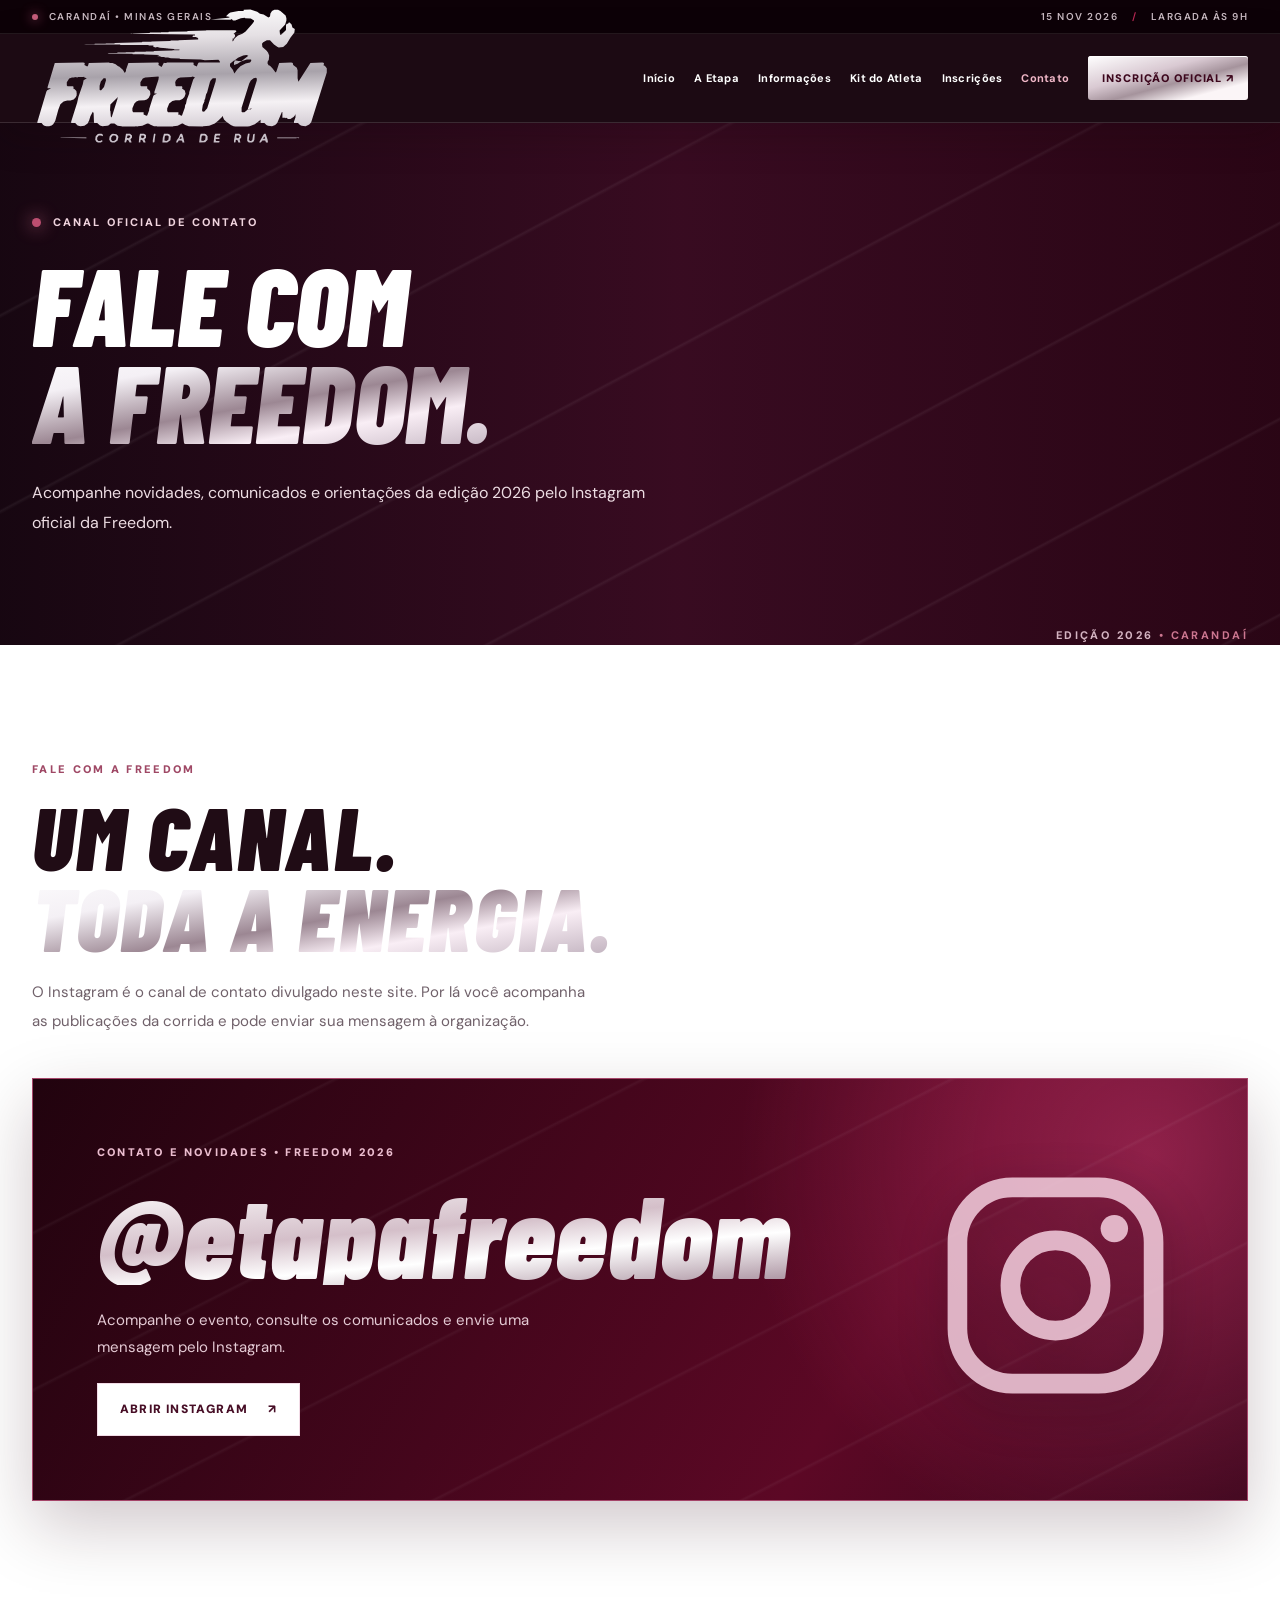
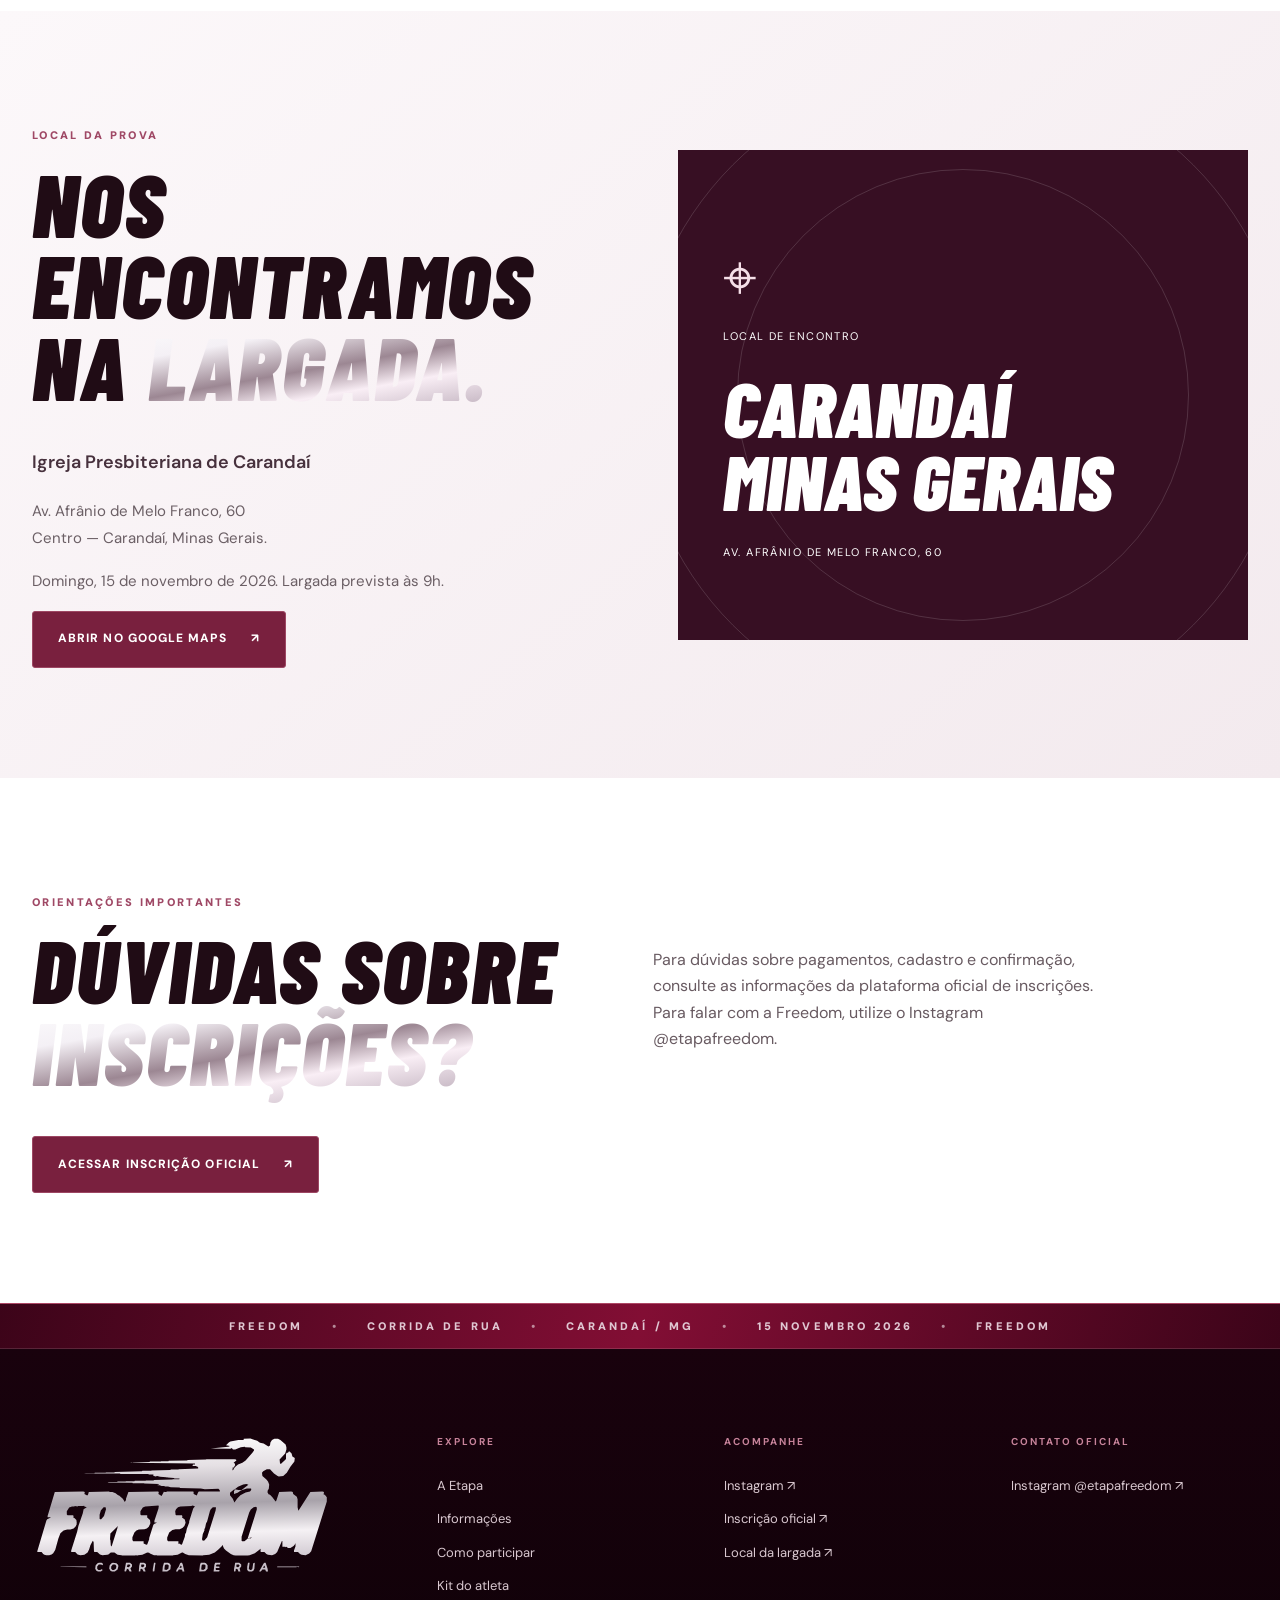
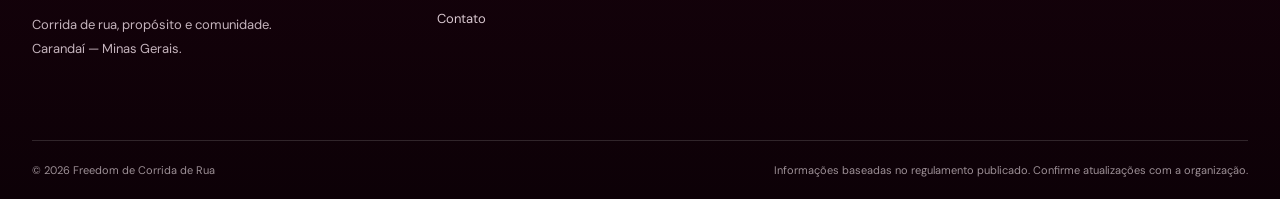
==== commit fa6d480e: "Aplica logomarca oficial Freedom no cabecalho, home e rodapes com layout responsivo" ====
--- a/contatos.html
+++ b/contatos.html
@@ -1,7 +1,7 @@
-<!doctype html><html lang="pt-BR"><head><meta charset="utf-8"><meta name="viewport" content="width=device-width, initial-scale=1"><meta name="theme-color" content="#160910"><meta name="description" content="Contato da Freedom 2026 pelo Instagram oficial @etapafreedom. Confira também o local da largada."><meta property="og:type" content="website"><meta property="og:title" content="Contato | Freedom 2026"><meta property="og:description" content="Contato da Freedom 2026 pelo Instagram oficial @etapafreedom. Confira também o local da largada."><meta property="og:image" content="https://images.unsplash.com/photo-1461896836934-ffe607ba8211?auto=format&amp;fit=crop&amp;w=1600&amp;q=85"><title>Contato | Freedom 2026</title><link rel="preconnect" href="https://fonts.googleapis.com"><link rel="preconnect" href="https://fonts.gstatic.com" crossorigin><link rel="stylesheet" href="style.css?v=freedom-instagram-21102026"></head><body><a class="skip-link" href="#conteudo">Pular para conteúdo</a>
+<!doctype html><html lang="pt-BR"><head><meta charset="utf-8"><meta name="viewport" content="width=device-width, initial-scale=1"><meta name="theme-color" content="#160910"><meta name="description" content="Contato da Freedom 2026 pelo Instagram oficial @etapafreedom. Confira também o local da largada."><meta property="og:type" content="website"><meta property="og:title" content="Contato | Freedom 2026"><meta property="og:description" content="Contato da Freedom 2026 pelo Instagram oficial @etapafreedom. Confira também o local da largada."><meta property="og:image" content="https://images.unsplash.com/photo-1461896836934-ffe607ba8211?auto=format&amp;fit=crop&amp;w=1600&amp;q=85"><title>Contato | Freedom 2026</title><link rel="preconnect" href="https://fonts.googleapis.com"><link rel="preconnect" href="https://fonts.gstatic.com" crossorigin><link rel="icon" type="image/svg+xml" href="assets/logo-freedom-oficial.svg"><link rel="stylesheet" href="style.css?v=freedom-logo-oficial-20261021"></head><body><a class="skip-link" href="#conteudo">Pular para conteúdo</a>
 <div class="topbar"><div class="wrap topbar-inner"><span><span class="pulse"></span> CARANDAÍ • MINAS GERAIS</span><span>15 NOV 2026 <span class="topbar-sep">/</span> LARGADA ÀS 9H</span></div></div>
 <header class="site-header" id="inicio"><div class="wrap nav-container">
-<a class="brand" href="index.html" aria-label="Freedom, ir para o início"><span class="identity-lockup"><span class="brand-motion"><svg class="speed-runner" viewBox="0 0 130 65" xmlns="http://www.w3.org/2000/svg" aria-hidden="true"><g fill="none" stroke="currentColor" stroke-linecap="round" stroke-linejoin="round"><path d="M4 17H64M13 27H48M2 37H40" stroke-width="3" opacity=".65"/><path d="m69 28 13-15 16 10-12 11-14 17M82 13l-8-3-10 9M98 23l18 7" stroke-width="7"/><path d="m84 32 12 11-9 17M77 36l-17 15-9 8" stroke-width="7"/></g><circle cx="94" cy="8" r="7" fill="currentColor"/></svg></span><strong class="brand-metal">FREEDOM</strong><span class="brand-caption">CORRIDA DE RUA <b>2026</b></span></span></a>
+<a class="brand" href="index.html" aria-label="Freedom Corrida de Rua, ir para o início"><img class="freedom-logo freedom-logo-header" src="assets/logo-freedom-oficial.svg" alt="Freedom Corrida de Rua" width="750" height="365" decoding="async"></a>
 <button type="button" class="menu-toggle" aria-controls="main-nav" aria-expanded="false"><span></span><span></span><span></span><span class="sr-only">Abrir menu</span></button>
 <nav class="nav" id="main-nav" aria-label="Navegação principal">
 <a href="index.html" >Início</a><a href="sobre.html" >A Etapa</a><a href="informacoes.html" >Informações</a><a href="kit.html">Kit do Atleta</a><a href="inscricoes.html" >Inscrições</a><a href="contatos.html" aria-current="page">Contato</a>
@@ -21,5 +21,5 @@
 </a></div></section>
 <section class="section section-cream"><div class="wrap split-section"><div><div class="section-heading"><div><span class="kicker">LOCAL DA PROVA</span><h2>NOS ENCONTRAMOS<br>NA <em>LARGADA.</em></h2></div></div><p class="lead">Igreja Presbiteriana de Carandaí</p><p>Av. Afrânio de Melo Franco, 60<br>Centro — Carandaí, Minas Gerais.</p><p>Domingo, 15 de novembro de 2026. Largada prevista às 9h.</p><a class="button button-primary" href="https://www.google.com/maps/search/?api=1&query=Avenida+Afranio+de+Melo+Franco+60+Carandai+MG" target="_blank" rel="noopener noreferrer">ABRIR NO GOOGLE MAPS <span aria-hidden="true">↗</span></a></div><div class="location-panel"><div class="location-circle" aria-hidden="true">⌖</div><span>LOCAL DE ENCONTRO</span><strong>CARANDAÍ<br>MINAS GERAIS</strong><small>AV. AFRÂNIO DE MELO FRANCO, 60</small></div></div></section>
 <section class="section section-white"><div class="wrap contact-help"><div><span class="kicker">ORIENTAÇÕES IMPORTANTES</span><h2>DÚVIDAS SOBRE<br><em>INSCRIÇÕES?</em></h2></div><p>Para dúvidas sobre pagamentos, cadastro e confirmação, consulte as informações da plataforma oficial de inscrições. Para falar com a Freedom, utilize o Instagram @etapafreedom.</p><a class="button button-primary" href="https://inscricaodecorrida.com.br/evento/freedom-de-corrida-de-rua-2026" target="_blank" rel="noopener noreferrer">ACESSAR INSCRIÇÃO OFICIAL <span aria-hidden="true">↗</span></a></div></section>
-<div class="official-stripe" aria-hidden="true"><span>FREEDOM</span><span>•</span><span>CORRIDA DE RUA</span><span>•</span><span>CARANDAÍ / MG</span><span>•</span><span>15 NOVEMBRO 2026</span><span>•</span><span>FREEDOM</span></div></main><footer class="footer"><div class="wrap"><div class="footer-top"><div><a class="footer-logo" href="index.html" aria-label="Freedom Corrida de Rua, início"><span class="identity-lockup"><span class="brand-motion"><svg class="speed-runner" viewBox="0 0 130 65" xmlns="http://www.w3.org/2000/svg" aria-hidden="true"><g fill="none" stroke="currentColor" stroke-linecap="round" stroke-linejoin="round"><path d="M4 17H64M13 27H48M2 37H40" stroke-width="3" opacity=".65"/><path d="m69 28 13-15 16 10-12 11-14 17M82 13l-8-3-10 9M98 23l18 7" stroke-width="7"/><path d="m84 32 12 11-9 17M77 36l-17 15-9 8" stroke-width="7"/></g><circle cx="94" cy="8" r="7" fill="currentColor"/></svg></span><strong class="brand-metal">FREEDOM</strong><span class="brand-caption">CORRIDA DE RUA <b>2026</b></span></span></a><p>Corrida de rua, propósito e comunidade.<br>Carandaí — Minas Gerais.</p></div><div class="footer-column"><strong>EXPLORE</strong><a href="sobre.html">A Etapa</a><a href="informacoes.html">Informações</a><a href="inscricoes.html">Como participar</a><a href="kit.html">Kit do atleta</a><a href="contatos.html">Contato</a></div><div class="footer-column"><strong>ACOMPANHE</strong><a href="https://www.instagram.com/etapafreedom/" target="_blank" rel="noopener noreferrer">Instagram ↗</a><a href="https://inscricaodecorrida.com.br/evento/freedom-de-corrida-de-rua-2026" target="_blank" rel="noopener noreferrer">Inscrição oficial ↗</a><a href="https://www.google.com/maps/search/?api=1&query=Avenida+Afranio+de+Melo+Franco+60+Carandai+MG" target="_blank" rel="noopener noreferrer">Local da largada ↗</a></div><div class="footer-column"><strong>CONTATO OFICIAL</strong><a href="https://www.instagram.com/etapafreedom/" target="_blank" rel="noopener noreferrer">Instagram @etapafreedom ↗</a></div></div><div class="footer-bottom"><span>© 2026 Freedom de Corrida de Rua</span><span>Informações baseadas no regulamento publicado. Confirme atualizações com a organização.</span></div></div></footer>
+<div class="official-stripe" aria-hidden="true"><span>FREEDOM</span><span>•</span><span>CORRIDA DE RUA</span><span>•</span><span>CARANDAÍ / MG</span><span>•</span><span>15 NOVEMBRO 2026</span><span>•</span><span>FREEDOM</span></div></main><footer class="footer"><div class="wrap"><div class="footer-top"><div><a class="footer-logo" href="index.html" aria-label="Freedom Corrida de Rua, ir para o início"><img class="freedom-logo freedom-logo-footer" src="assets/logo-freedom-oficial.svg" alt="Freedom Corrida de Rua" width="750" height="365" loading="lazy" decoding="async"></a><p>Corrida de rua, propósito e comunidade.<br>Carandaí — Minas Gerais.</p></div><div class="footer-column"><strong>EXPLORE</strong><a href="sobre.html">A Etapa</a><a href="informacoes.html">Informações</a><a href="inscricoes.html">Como participar</a><a href="kit.html">Kit do atleta</a><a href="contatos.html">Contato</a></div><div class="footer-column"><strong>ACOMPANHE</strong><a href="https://www.instagram.com/etapafreedom/" target="_blank" rel="noopener noreferrer">Instagram ↗</a><a href="https://inscricaodecorrida.com.br/evento/freedom-de-corrida-de-rua-2026" target="_blank" rel="noopener noreferrer">Inscrição oficial ↗</a><a href="https://www.google.com/maps/search/?api=1&query=Avenida+Afranio+de+Melo+Franco+60+Carandai+MG" target="_blank" rel="noopener noreferrer">Local da largada ↗</a></div><div class="footer-column"><strong>CONTATO OFICIAL</strong><a href="https://www.instagram.com/etapafreedom/" target="_blank" rel="noopener noreferrer">Instagram @etapafreedom ↗</a></div></div><div class="footer-bottom"><span>© 2026 Freedom de Corrida de Rua</span><span>Informações baseadas no regulamento publicado. Confirme atualizações com a organização.</span></div></div></footer>
 <button class="back-to-top" type="button" aria-label="Voltar ao topo">↑</button><script defer src="script.js?v=freedom-identidade-2026-v2"></script></body></html>
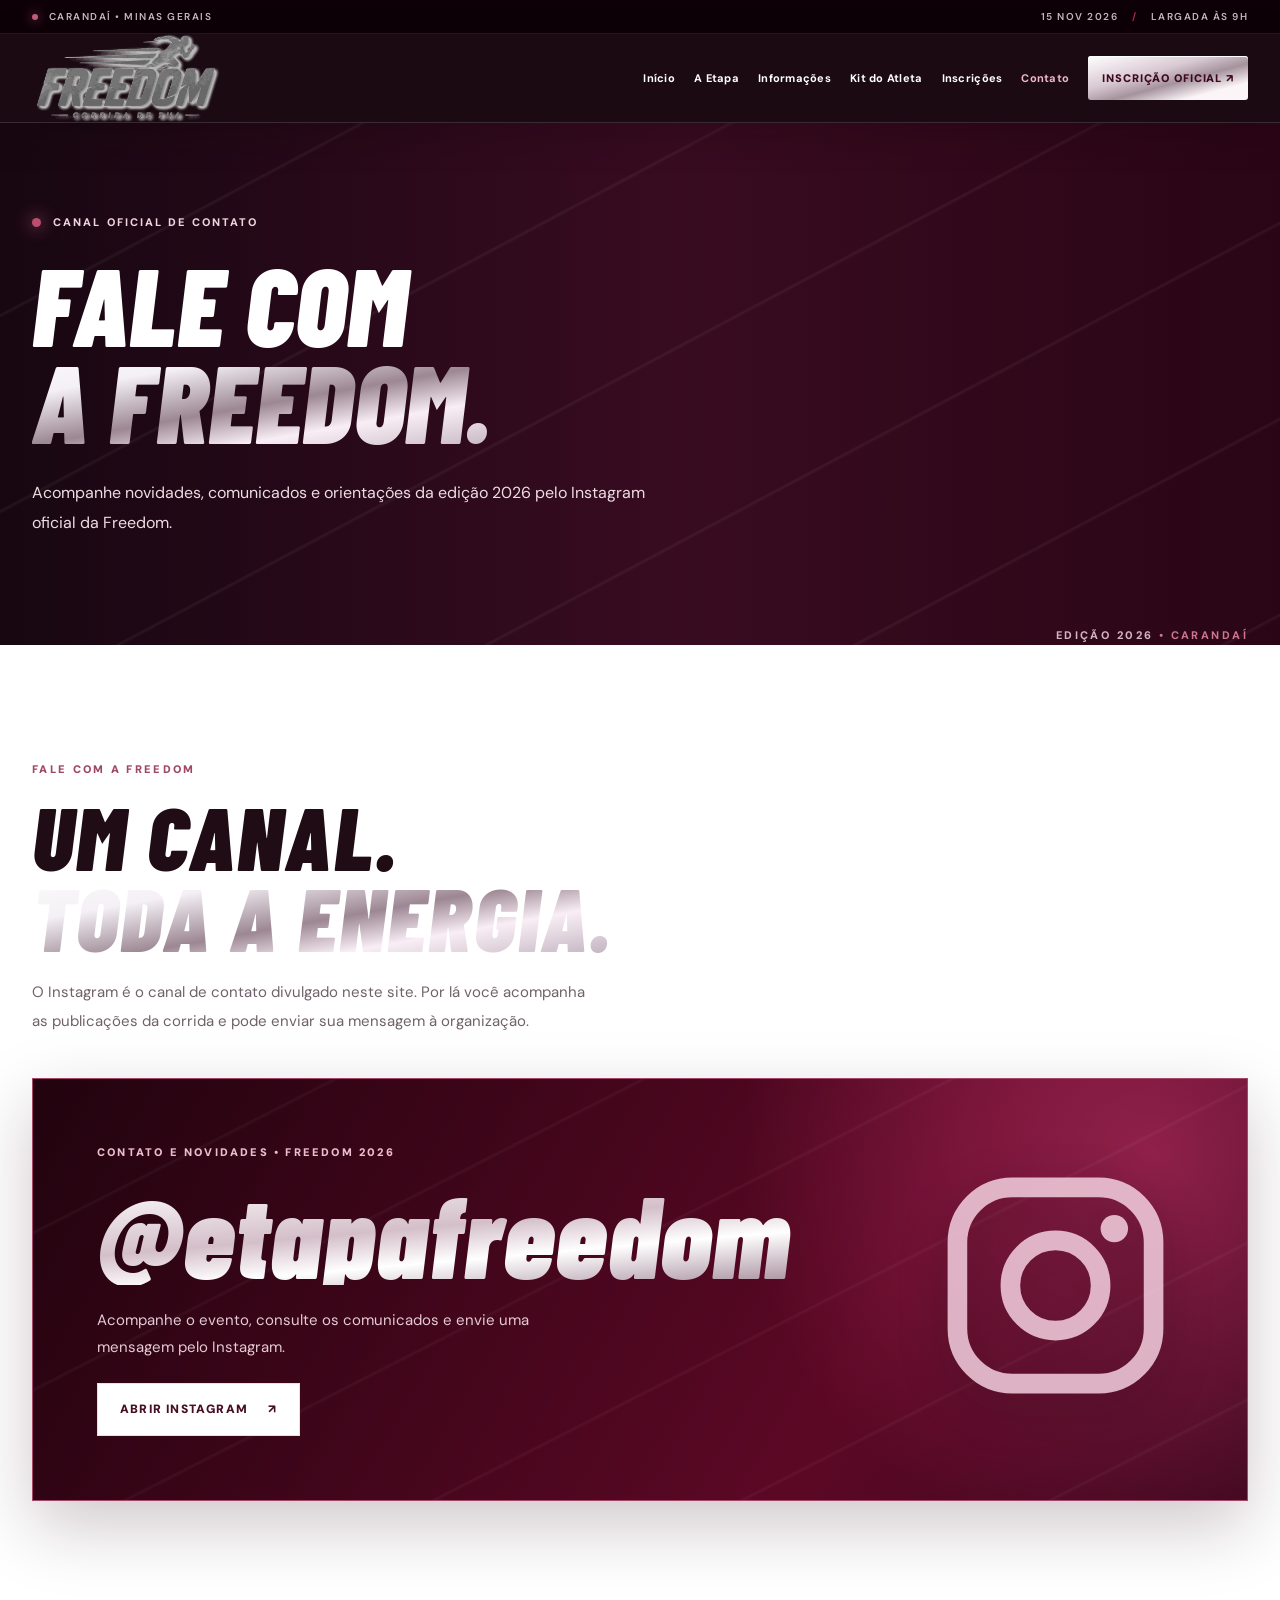
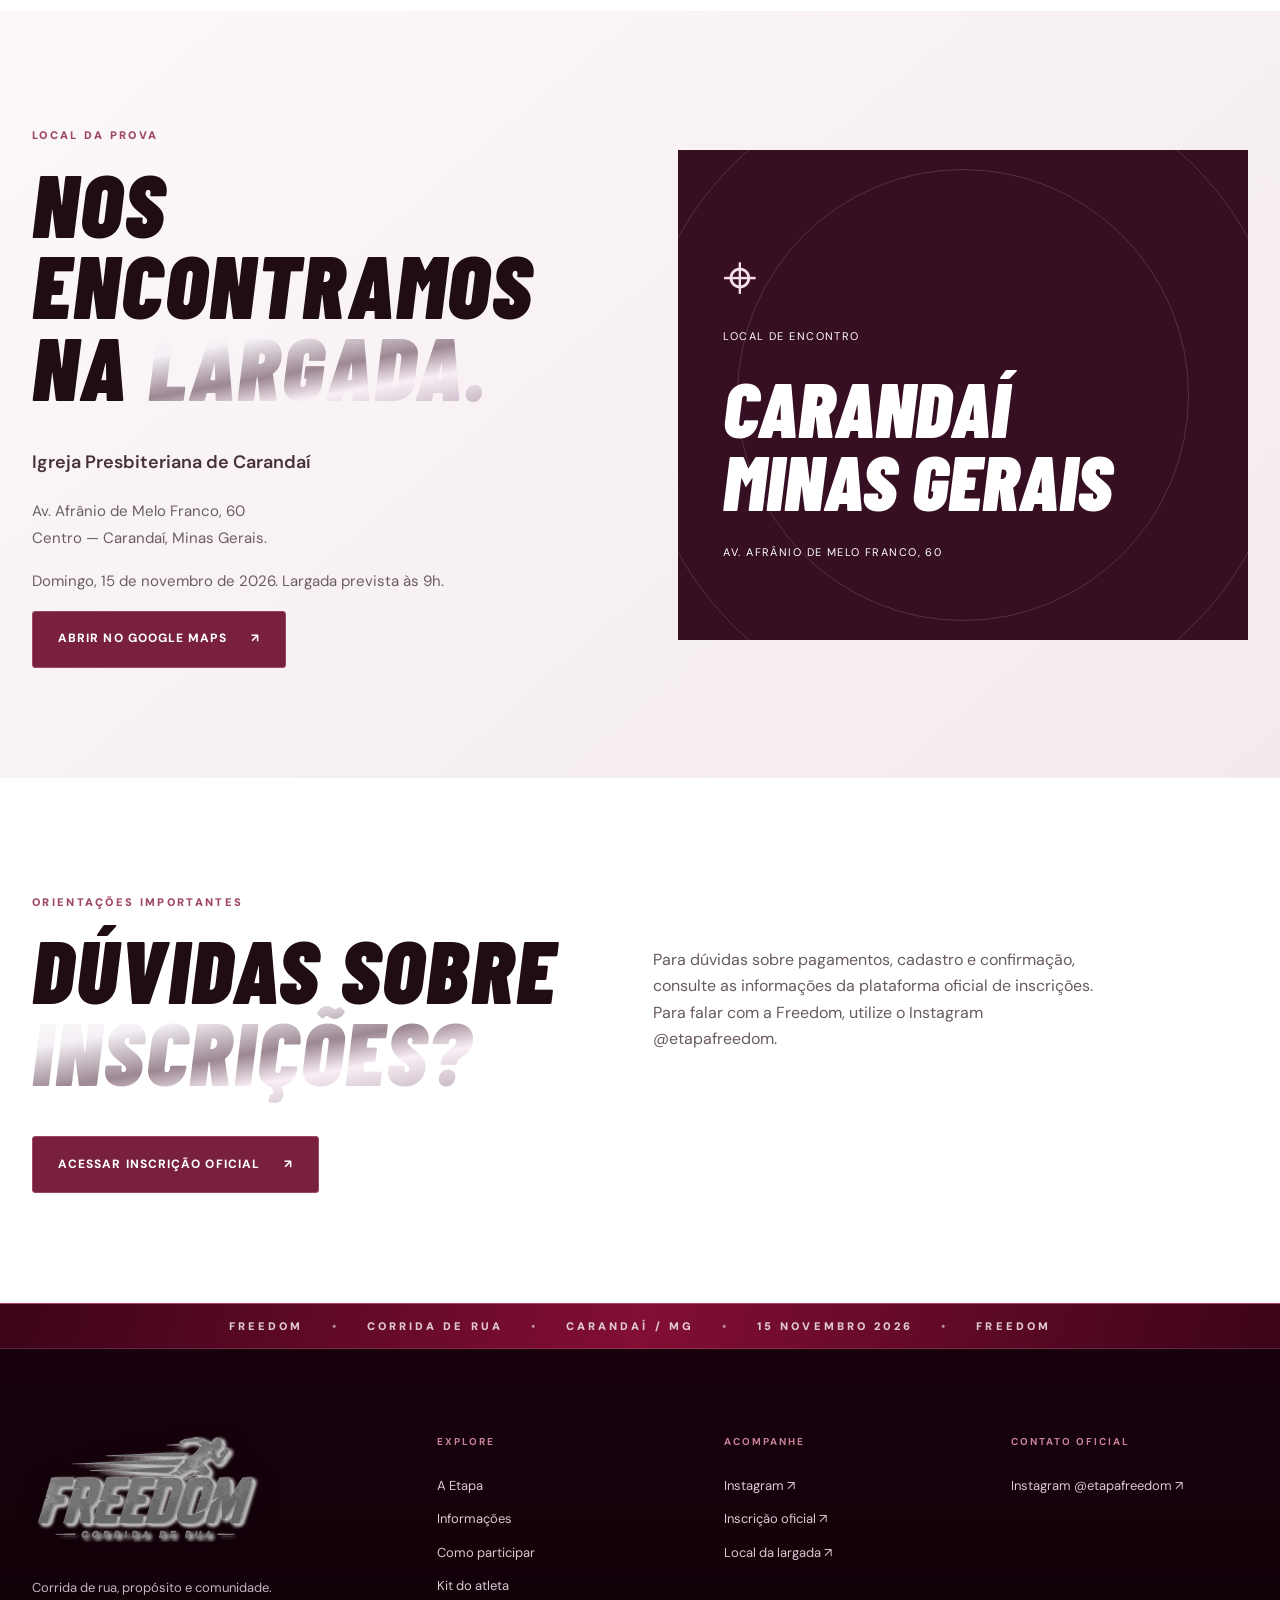
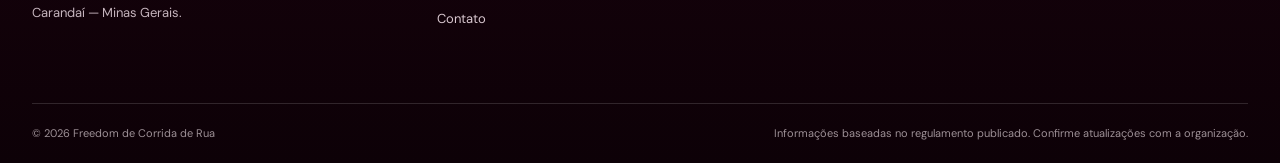
==== commit 1d388683: "Corrige logo: aplica imagem original real da Freedom em todas as paginas" ====
--- a/contatos.html
+++ b/contatos.html
@@ -1,7 +1,7 @@
-<!doctype html><html lang="pt-BR"><head><meta charset="utf-8"><meta name="viewport" content="width=device-width, initial-scale=1"><meta name="theme-color" content="#160910"><meta name="description" content="Contato da Freedom 2026 pelo Instagram oficial @etapafreedom. Confira também o local da largada."><meta property="og:type" content="website"><meta property="og:title" content="Contato | Freedom 2026"><meta property="og:description" content="Contato da Freedom 2026 pelo Instagram oficial @etapafreedom. Confira também o local da largada."><meta property="og:image" content="https://images.unsplash.com/photo-1461896836934-ffe607ba8211?auto=format&amp;fit=crop&amp;w=1600&amp;q=85"><title>Contato | Freedom 2026</title><link rel="preconnect" href="https://fonts.googleapis.com"><link rel="preconnect" href="https://fonts.gstatic.com" crossorigin><link rel="icon" type="image/svg+xml" href="assets/logo-freedom-oficial.svg"><link rel="stylesheet" href="style.css?v=freedom-logo-oficial-20261021"></head><body><a class="skip-link" href="#conteudo">Pular para conteúdo</a>
+<!doctype html><html lang="pt-BR"><head><meta charset="utf-8"><meta name="viewport" content="width=device-width, initial-scale=1"><meta name="theme-color" content="#160910"><meta name="description" content="Contato da Freedom 2026 pelo Instagram oficial @etapafreedom. Confira também o local da largada."><meta property="og:type" content="website"><meta property="og:title" content="Contato | Freedom 2026"><meta property="og:description" content="Contato da Freedom 2026 pelo Instagram oficial @etapafreedom. Confira também o local da largada."><meta property="og:image" content="https://images.unsplash.com/photo-1461896836934-ffe607ba8211?auto=format&amp;fit=crop&amp;w=1600&amp;q=85"><title>Contato | Freedom 2026</title><link rel="preconnect" href="https://fonts.googleapis.com"><link rel="preconnect" href="https://fonts.gstatic.com" crossorigin><link rel="icon" type="image/png" href="assets/logo-freedom-original.png"><link rel="stylesheet" href="style.css?v=freedom-logo-original-20261021-v2"></head><body><a class="skip-link" href="#conteudo">Pular para conteúdo</a>
 <div class="topbar"><div class="wrap topbar-inner"><span><span class="pulse"></span> CARANDAÍ • MINAS GERAIS</span><span>15 NOV 2026 <span class="topbar-sep">/</span> LARGADA ÀS 9H</span></div></div>
 <header class="site-header" id="inicio"><div class="wrap nav-container">
-<a class="brand" href="index.html" aria-label="Freedom Corrida de Rua, ir para o início"><img class="freedom-logo freedom-logo-header" src="assets/logo-freedom-oficial.svg" alt="Freedom Corrida de Rua" width="750" height="365" decoding="async"></a>
+<a class="brand" href="index.html" aria-label="Freedom Corrida de Rua, ir para o início"><img class="freedom-logo freedom-logo-header" src="assets/logo-freedom-original.png" alt="Freedom Corrida de Rua" width="720" height="342" decoding="async"></a>
 <button type="button" class="menu-toggle" aria-controls="main-nav" aria-expanded="false"><span></span><span></span><span></span><span class="sr-only">Abrir menu</span></button>
 <nav class="nav" id="main-nav" aria-label="Navegação principal">
 <a href="index.html" >Início</a><a href="sobre.html" >A Etapa</a><a href="informacoes.html" >Informações</a><a href="kit.html">Kit do Atleta</a><a href="inscricoes.html" >Inscrições</a><a href="contatos.html" aria-current="page">Contato</a>
@@ -21,5 +21,5 @@
 </a></div></section>
 <section class="section section-cream"><div class="wrap split-section"><div><div class="section-heading"><div><span class="kicker">LOCAL DA PROVA</span><h2>NOS ENCONTRAMOS<br>NA <em>LARGADA.</em></h2></div></div><p class="lead">Igreja Presbiteriana de Carandaí</p><p>Av. Afrânio de Melo Franco, 60<br>Centro — Carandaí, Minas Gerais.</p><p>Domingo, 15 de novembro de 2026. Largada prevista às 9h.</p><a class="button button-primary" href="https://www.google.com/maps/search/?api=1&query=Avenida+Afranio+de+Melo+Franco+60+Carandai+MG" target="_blank" rel="noopener noreferrer">ABRIR NO GOOGLE MAPS <span aria-hidden="true">↗</span></a></div><div class="location-panel"><div class="location-circle" aria-hidden="true">⌖</div><span>LOCAL DE ENCONTRO</span><strong>CARANDAÍ<br>MINAS GERAIS</strong><small>AV. AFRÂNIO DE MELO FRANCO, 60</small></div></div></section>
 <section class="section section-white"><div class="wrap contact-help"><div><span class="kicker">ORIENTAÇÕES IMPORTANTES</span><h2>DÚVIDAS SOBRE<br><em>INSCRIÇÕES?</em></h2></div><p>Para dúvidas sobre pagamentos, cadastro e confirmação, consulte as informações da plataforma oficial de inscrições. Para falar com a Freedom, utilize o Instagram @etapafreedom.</p><a class="button button-primary" href="https://inscricaodecorrida.com.br/evento/freedom-de-corrida-de-rua-2026" target="_blank" rel="noopener noreferrer">ACESSAR INSCRIÇÃO OFICIAL <span aria-hidden="true">↗</span></a></div></section>
-<div class="official-stripe" aria-hidden="true"><span>FREEDOM</span><span>•</span><span>CORRIDA DE RUA</span><span>•</span><span>CARANDAÍ / MG</span><span>•</span><span>15 NOVEMBRO 2026</span><span>•</span><span>FREEDOM</span></div></main><footer class="footer"><div class="wrap"><div class="footer-top"><div><a class="footer-logo" href="index.html" aria-label="Freedom Corrida de Rua, ir para o início"><img class="freedom-logo freedom-logo-footer" src="assets/logo-freedom-oficial.svg" alt="Freedom Corrida de Rua" width="750" height="365" loading="lazy" decoding="async"></a><p>Corrida de rua, propósito e comunidade.<br>Carandaí — Minas Gerais.</p></div><div class="footer-column"><strong>EXPLORE</strong><a href="sobre.html">A Etapa</a><a href="informacoes.html">Informações</a><a href="inscricoes.html">Como participar</a><a href="kit.html">Kit do atleta</a><a href="contatos.html">Contato</a></div><div class="footer-column"><strong>ACOMPANHE</strong><a href="https://www.instagram.com/etapafreedom/" target="_blank" rel="noopener noreferrer">Instagram ↗</a><a href="https://inscricaodecorrida.com.br/evento/freedom-de-corrida-de-rua-2026" target="_blank" rel="noopener noreferrer">Inscrição oficial ↗</a><a href="https://www.google.com/maps/search/?api=1&query=Avenida+Afranio+de+Melo+Franco+60+Carandai+MG" target="_blank" rel="noopener noreferrer">Local da largada ↗</a></div><div class="footer-column"><strong>CONTATO OFICIAL</strong><a href="https://www.instagram.com/etapafreedom/" target="_blank" rel="noopener noreferrer">Instagram @etapafreedom ↗</a></div></div><div class="footer-bottom"><span>© 2026 Freedom de Corrida de Rua</span><span>Informações baseadas no regulamento publicado. Confirme atualizações com a organização.</span></div></div></footer>
+<div class="official-stripe" aria-hidden="true"><span>FREEDOM</span><span>•</span><span>CORRIDA DE RUA</span><span>•</span><span>CARANDAÍ / MG</span><span>•</span><span>15 NOVEMBRO 2026</span><span>•</span><span>FREEDOM</span></div></main><footer class="footer"><div class="wrap"><div class="footer-top"><div><a class="footer-logo" href="index.html" aria-label="Freedom Corrida de Rua, ir para o início"><img class="freedom-logo freedom-logo-footer" src="assets/logo-freedom-original.png" alt="Freedom Corrida de Rua" width="720" height="342" loading="lazy" decoding="async"></a><p>Corrida de rua, propósito e comunidade.<br>Carandaí — Minas Gerais.</p></div><div class="footer-column"><strong>EXPLORE</strong><a href="sobre.html">A Etapa</a><a href="informacoes.html">Informações</a><a href="inscricoes.html">Como participar</a><a href="kit.html">Kit do atleta</a><a href="contatos.html">Contato</a></div><div class="footer-column"><strong>ACOMPANHE</strong><a href="https://www.instagram.com/etapafreedom/" target="_blank" rel="noopener noreferrer">Instagram ↗</a><a href="https://inscricaodecorrida.com.br/evento/freedom-de-corrida-de-rua-2026" target="_blank" rel="noopener noreferrer">Inscrição oficial ↗</a><a href="https://www.google.com/maps/search/?api=1&query=Avenida+Afranio+de+Melo+Franco+60+Carandai+MG" target="_blank" rel="noopener noreferrer">Local da largada ↗</a></div><div class="footer-column"><strong>CONTATO OFICIAL</strong><a href="https://www.instagram.com/etapafreedom/" target="_blank" rel="noopener noreferrer">Instagram @etapafreedom ↗</a></div></div><div class="footer-bottom"><span>© 2026 Freedom de Corrida de Rua</span><span>Informações baseadas no regulamento publicado. Confirme atualizações com a organização.</span></div></div></footer>
 <button class="back-to-top" type="button" aria-label="Voltar ao topo">↑</button><script defer src="script.js?v=freedom-identidade-2026-v2"></script></body></html>
--- a/style.css
+++ b/style.css
@@ -131,3 +131,18 @@
 .instagram-contact-art{position:relative;z-index:1;display:block;width:clamp(145px,22vw,255px);flex:0 0 auto;color:#f2cfde;opacity:.85;filter:drop-shadow(0 15px 25px #17040e6f)}
 .instagram-contact-art svg{width:100%;height:auto}
 @media(max-width:730px){.instagram-contact-card{gap:20px;padding:35px 25px}.instagram-contact-art{width:120px;opacity:.32;position:absolute;right:0;top:15px}.instagram-contact-name{font-size:clamp(57px,12vw,83px)}.instagram-contact-desc{font-size:13px}.instagram-contact-left{gap:18px}.instagram-contact-overline{font-size:9px;letter-spacing:.14em}}
+
+/* Logomarca oficial Freedom (reproduzida em SVG a partir da arte de referência) */
+.brand{display:inline-flex;align-items:center;justify-content:flex-start;min-width:0;flex-shrink:0}
+.freedom-logo{display:block;height:auto;object-fit:contain;object-position:center center;max-width:100%;user-select:none}
+.freedom-logo-header{width:clamp(150px,15vw,190px);filter:drop-shadow(0 2px 8px rgba(0,0,0,.22))}
+.footer-logo{display:inline-flex;align-items:center;max-width:100%}
+.footer-logo .freedom-logo-footer{width:clamp(175px,18vw,255px);height:auto;filter:drop-shadow(0 4px 12px rgba(0,0,0,.25));transform:none}
+.hero-logo-wrap{position:relative;width:min(750px,100%);max-width:100%;margin:16px 0 10px;padding:0}
+.freedom-logo-hero{width:100%;height:auto;filter:drop-shadow(0 9px 23px rgba(0,0,0,.42))}
+.hero-campaign{margin-top:0}
+.hero-campaign>span{display:inline-block;margin-bottom:9px}
+.hero-copy .hero-logo-wrap+h1{margin-top:17px}
+@media(max-width:1100px){.freedom-logo-header{width:165px}}
+@media(max-width:990px){.freedom-logo-header{width:182px}}
+@media(max-width:650px){.freedom-logo-header{width:148px}.hero-logo-wrap{margin:15px 0 6px;padding:0}.freedom-logo-hero{width:100%}.hero-copy .hero-logo-wrap+h1{margin-top:18px}.footer-logo .freedom-logo-footer{width:205px}}
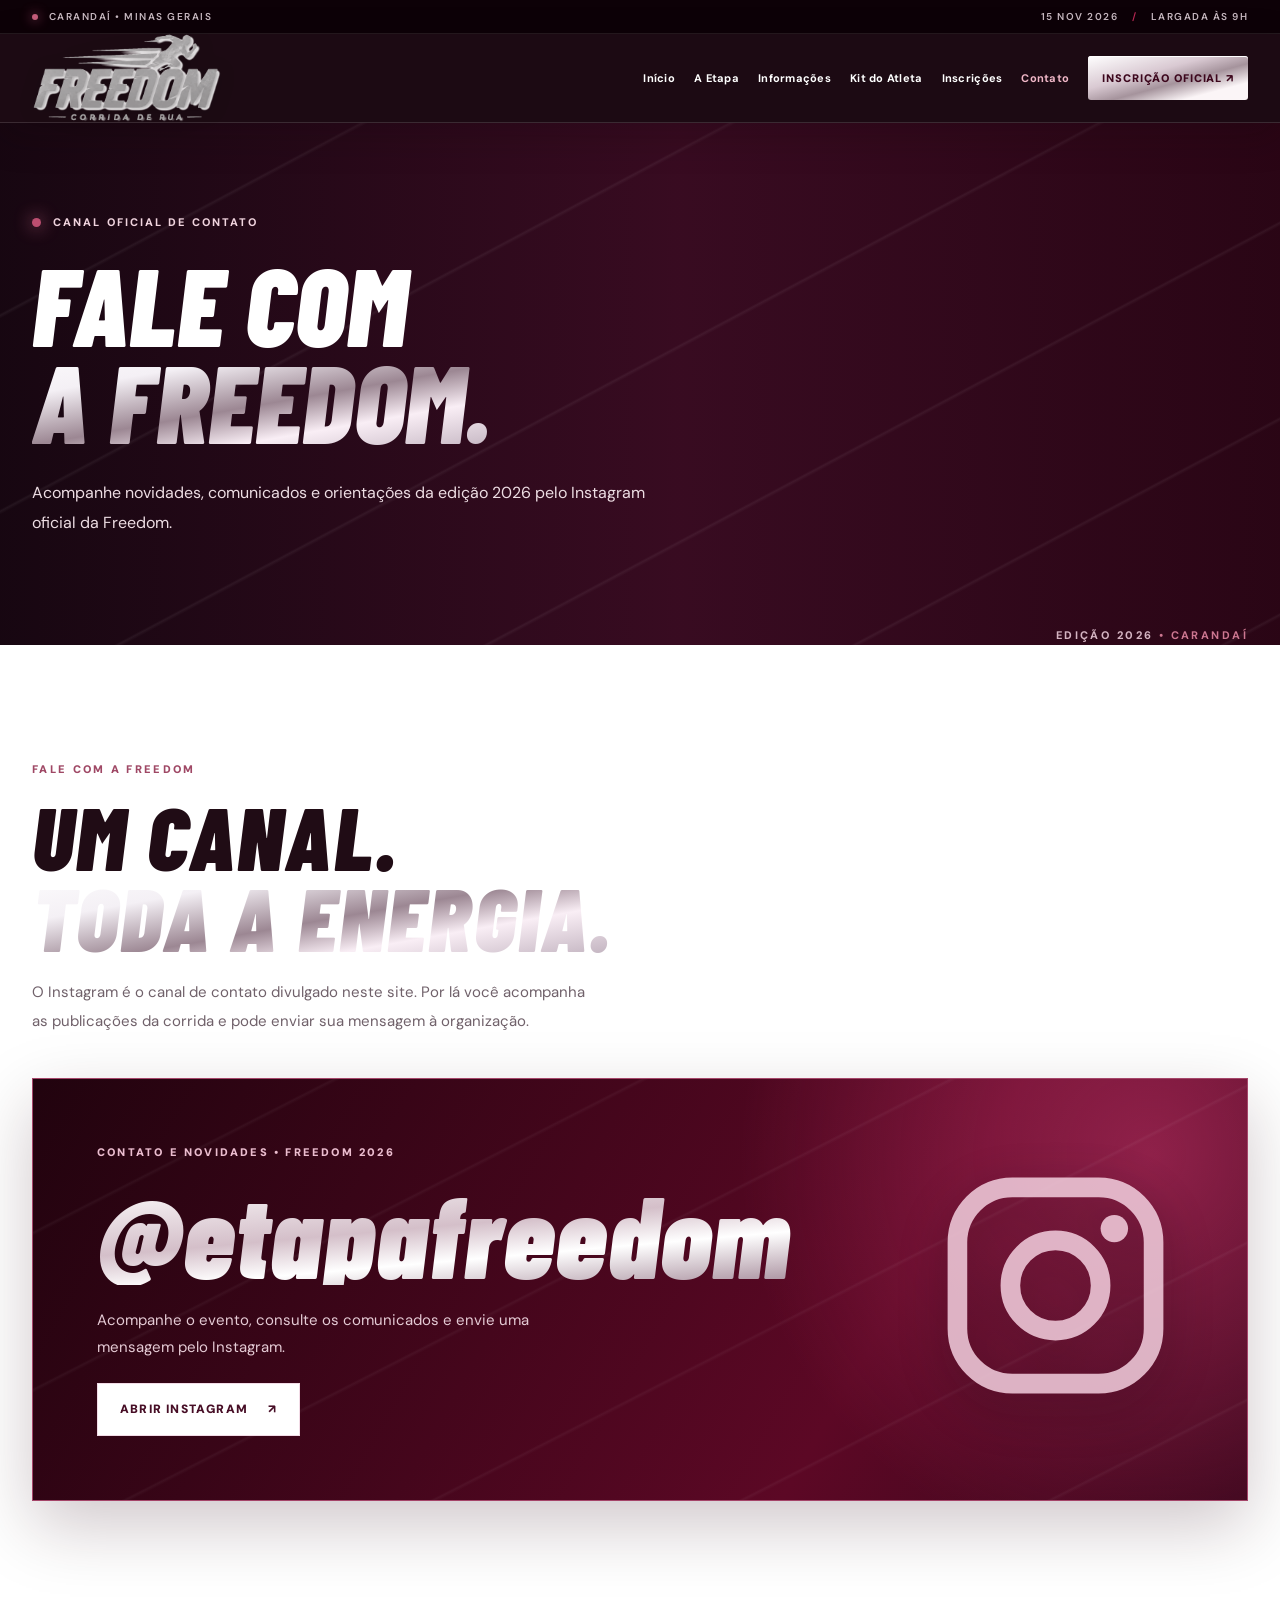
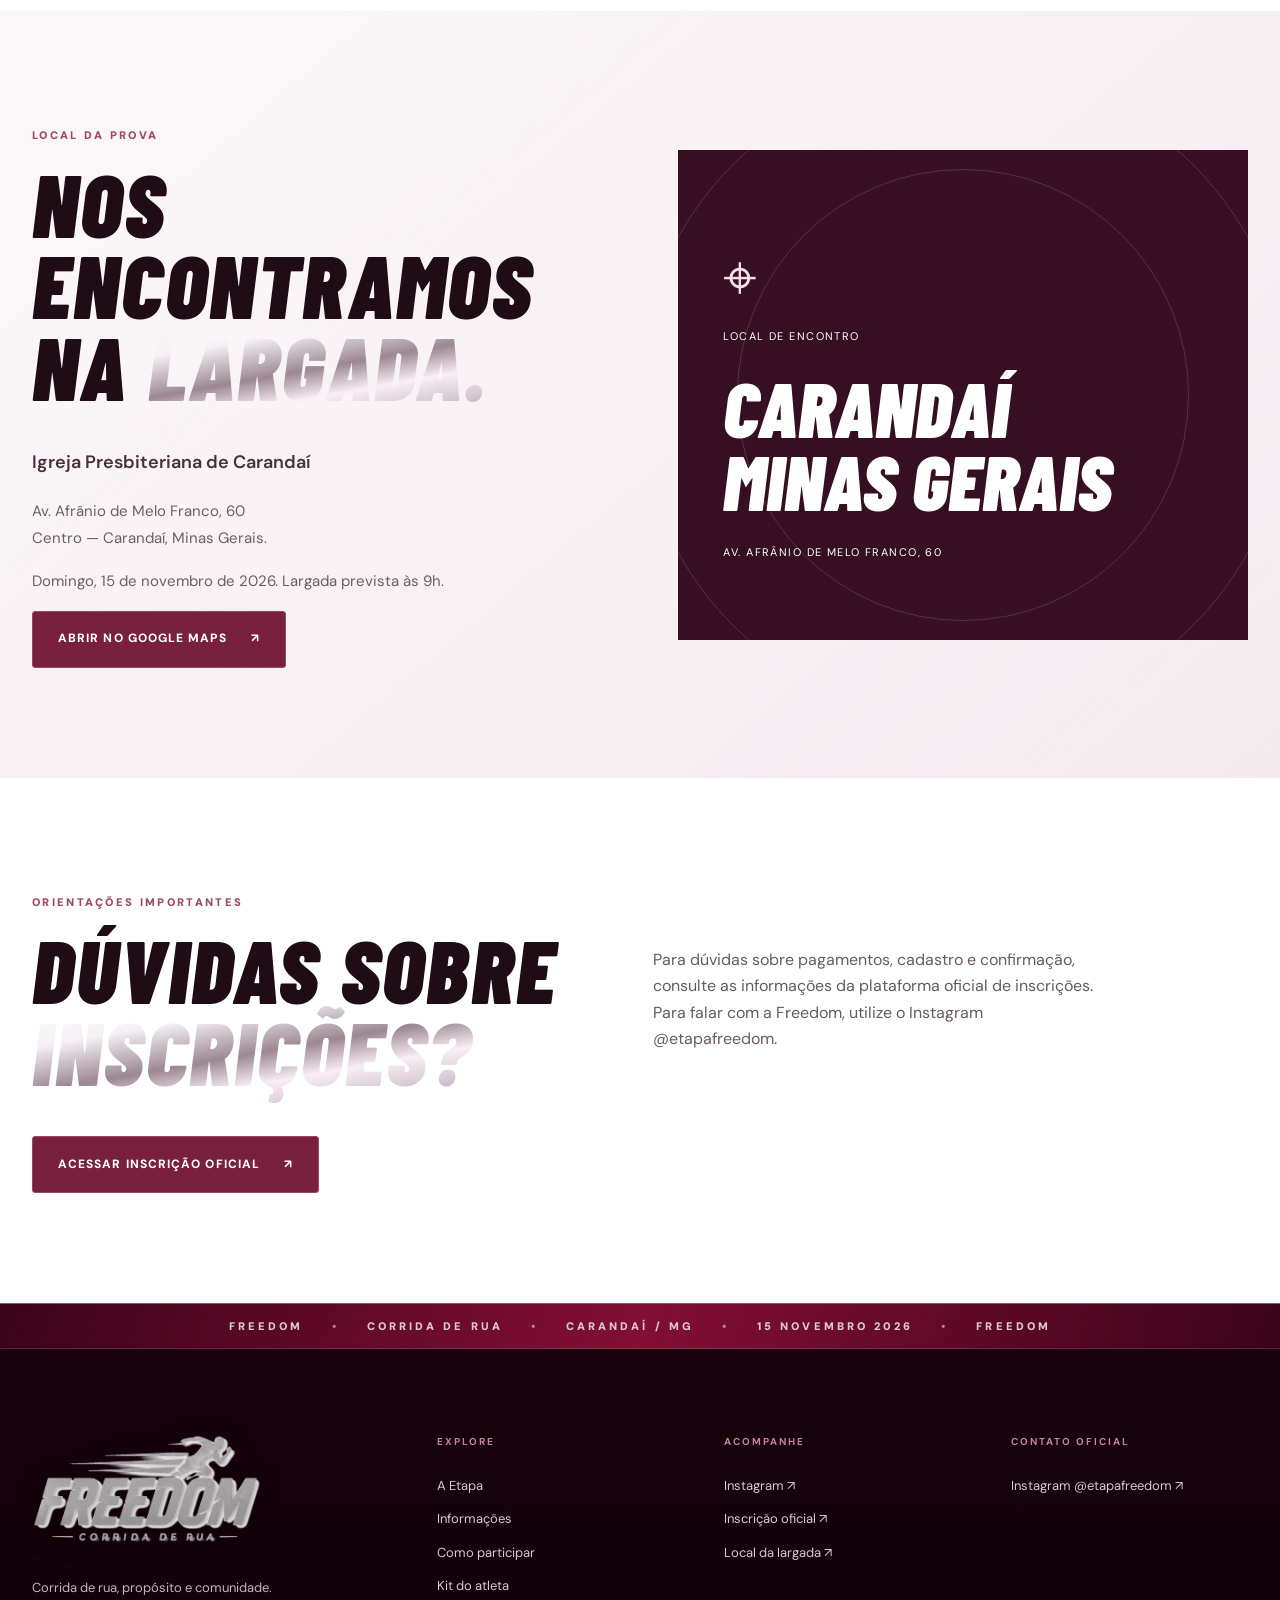
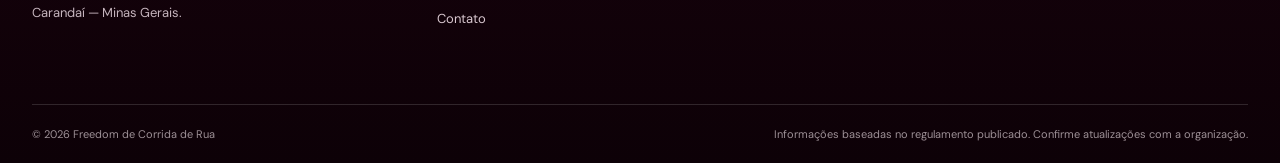
==== commit 36137941: "Corrige a marca em todas as paginas: usa arquivo oficial em alta definicao sem distorcao" ====
--- a/contatos.html
+++ b/contatos.html
@@ -1,7 +1,7 @@
-<!doctype html><html lang="pt-BR"><head><meta charset="utf-8"><meta name="viewport" content="width=device-width, initial-scale=1"><meta name="theme-color" content="#160910"><meta name="description" content="Contato da Freedom 2026 pelo Instagram oficial @etapafreedom. Confira também o local da largada."><meta property="og:type" content="website"><meta property="og:title" content="Contato | Freedom 2026"><meta property="og:description" content="Contato da Freedom 2026 pelo Instagram oficial @etapafreedom. Confira também o local da largada."><meta property="og:image" content="https://images.unsplash.com/photo-1461896836934-ffe607ba8211?auto=format&amp;fit=crop&amp;w=1600&amp;q=85"><title>Contato | Freedom 2026</title><link rel="preconnect" href="https://fonts.googleapis.com"><link rel="preconnect" href="https://fonts.gstatic.com" crossorigin><link rel="icon" type="image/png" href="assets/logo-freedom-original.png"><link rel="stylesheet" href="style.css?v=freedom-logo-original-20261021-v2"></head><body><a class="skip-link" href="#conteudo">Pular para conteúdo</a>
+<!doctype html><html lang="pt-BR"><head><meta charset="utf-8"><meta name="viewport" content="width=device-width, initial-scale=1"><meta name="theme-color" content="#160910"><meta name="description" content="Contato da Freedom 2026 pelo Instagram oficial @etapafreedom. Confira também o local da largada."><meta property="og:type" content="website"><meta property="og:title" content="Contato | Freedom 2026"><meta property="og:description" content="Contato da Freedom 2026 pelo Instagram oficial @etapafreedom. Confira também o local da largada."><meta property="og:image" content="https://images.unsplash.com/photo-1461896836934-ffe607ba8211?auto=format&amp;fit=crop&amp;w=1600&amp;q=85"><title>Contato | Freedom 2026</title><link rel="preconnect" href="https://fonts.googleapis.com"><link rel="preconnect" href="https://fonts.gstatic.com" crossorigin><link rel="icon" type="image/png" href="assets/logo-freedom-original-full.webp"><link rel="stylesheet" href="style.css?v=freedom-logo-hd-20261021-v3"></head><body><a class="skip-link" href="#conteudo">Pular para conteúdo</a>
 <div class="topbar"><div class="wrap topbar-inner"><span><span class="pulse"></span> CARANDAÍ • MINAS GERAIS</span><span>15 NOV 2026 <span class="topbar-sep">/</span> LARGADA ÀS 9H</span></div></div>
 <header class="site-header" id="inicio"><div class="wrap nav-container">
-<a class="brand" href="index.html" aria-label="Freedom Corrida de Rua, ir para o início"><img class="freedom-logo freedom-logo-header" src="assets/logo-freedom-original.png" alt="Freedom Corrida de Rua" width="720" height="342" decoding="async"></a>
+<a class="brand" href="index.html" aria-label="Freedom Corrida de Rua, ir para o início"><img class="freedom-logo freedom-logo-header" src="assets/logo-freedom-original-full.webp" alt="Freedom Corrida de Rua" width="1040" height="495" decoding="async"></a>
 <button type="button" class="menu-toggle" aria-controls="main-nav" aria-expanded="false"><span></span><span></span><span></span><span class="sr-only">Abrir menu</span></button>
 <nav class="nav" id="main-nav" aria-label="Navegação principal">
 <a href="index.html" >Início</a><a href="sobre.html" >A Etapa</a><a href="informacoes.html" >Informações</a><a href="kit.html">Kit do Atleta</a><a href="inscricoes.html" >Inscrições</a><a href="contatos.html" aria-current="page">Contato</a>
@@ -21,5 +21,5 @@
 </a></div></section>
 <section class="section section-cream"><div class="wrap split-section"><div><div class="section-heading"><div><span class="kicker">LOCAL DA PROVA</span><h2>NOS ENCONTRAMOS<br>NA <em>LARGADA.</em></h2></div></div><p class="lead">Igreja Presbiteriana de Carandaí</p><p>Av. Afrânio de Melo Franco, 60<br>Centro — Carandaí, Minas Gerais.</p><p>Domingo, 15 de novembro de 2026. Largada prevista às 9h.</p><a class="button button-primary" href="https://www.google.com/maps/search/?api=1&query=Avenida+Afranio+de+Melo+Franco+60+Carandai+MG" target="_blank" rel="noopener noreferrer">ABRIR NO GOOGLE MAPS <span aria-hidden="true">↗</span></a></div><div class="location-panel"><div class="location-circle" aria-hidden="true">⌖</div><span>LOCAL DE ENCONTRO</span><strong>CARANDAÍ<br>MINAS GERAIS</strong><small>AV. AFRÂNIO DE MELO FRANCO, 60</small></div></div></section>
 <section class="section section-white"><div class="wrap contact-help"><div><span class="kicker">ORIENTAÇÕES IMPORTANTES</span><h2>DÚVIDAS SOBRE<br><em>INSCRIÇÕES?</em></h2></div><p>Para dúvidas sobre pagamentos, cadastro e confirmação, consulte as informações da plataforma oficial de inscrições. Para falar com a Freedom, utilize o Instagram @etapafreedom.</p><a class="button button-primary" href="https://inscricaodecorrida.com.br/evento/freedom-de-corrida-de-rua-2026" target="_blank" rel="noopener noreferrer">ACESSAR INSCRIÇÃO OFICIAL <span aria-hidden="true">↗</span></a></div></section>
-<div class="official-stripe" aria-hidden="true"><span>FREEDOM</span><span>•</span><span>CORRIDA DE RUA</span><span>•</span><span>CARANDAÍ / MG</span><span>•</span><span>15 NOVEMBRO 2026</span><span>•</span><span>FREEDOM</span></div></main><footer class="footer"><div class="wrap"><div class="footer-top"><div><a class="footer-logo" href="index.html" aria-label="Freedom Corrida de Rua, ir para o início"><img class="freedom-logo freedom-logo-footer" src="assets/logo-freedom-original.png" alt="Freedom Corrida de Rua" width="720" height="342" loading="lazy" decoding="async"></a><p>Corrida de rua, propósito e comunidade.<br>Carandaí — Minas Gerais.</p></div><div class="footer-column"><strong>EXPLORE</strong><a href="sobre.html">A Etapa</a><a href="informacoes.html">Informações</a><a href="inscricoes.html">Como participar</a><a href="kit.html">Kit do atleta</a><a href="contatos.html">Contato</a></div><div class="footer-column"><strong>ACOMPANHE</strong><a href="https://www.instagram.com/etapafreedom/" target="_blank" rel="noopener noreferrer">Instagram ↗</a><a href="https://inscricaodecorrida.com.br/evento/freedom-de-corrida-de-rua-2026" target="_blank" rel="noopener noreferrer">Inscrição oficial ↗</a><a href="https://www.google.com/maps/search/?api=1&query=Avenida+Afranio+de+Melo+Franco+60+Carandai+MG" target="_blank" rel="noopener noreferrer">Local da largada ↗</a></div><div class="footer-column"><strong>CONTATO OFICIAL</strong><a href="https://www.instagram.com/etapafreedom/" target="_blank" rel="noopener noreferrer">Instagram @etapafreedom ↗</a></div></div><div class="footer-bottom"><span>© 2026 Freedom de Corrida de Rua</span><span>Informações baseadas no regulamento publicado. Confirme atualizações com a organização.</span></div></div></footer>
+<div class="official-stripe" aria-hidden="true"><span>FREEDOM</span><span>•</span><span>CORRIDA DE RUA</span><span>•</span><span>CARANDAÍ / MG</span><span>•</span><span>15 NOVEMBRO 2026</span><span>•</span><span>FREEDOM</span></div></main><footer class="footer"><div class="wrap"><div class="footer-top"><div><a class="footer-logo" href="index.html" aria-label="Freedom Corrida de Rua, ir para o início"><img class="freedom-logo freedom-logo-footer" src="assets/logo-freedom-original-full.webp" alt="Freedom Corrida de Rua" width="1040" height="495" loading="lazy" decoding="async"></a><p>Corrida de rua, propósito e comunidade.<br>Carandaí — Minas Gerais.</p></div><div class="footer-column"><strong>EXPLORE</strong><a href="sobre.html">A Etapa</a><a href="informacoes.html">Informações</a><a href="inscricoes.html">Como participar</a><a href="kit.html">Kit do atleta</a><a href="contatos.html">Contato</a></div><div class="footer-column"><strong>ACOMPANHE</strong><a href="https://www.instagram.com/etapafreedom/" target="_blank" rel="noopener noreferrer">Instagram ↗</a><a href="https://inscricaodecorrida.com.br/evento/freedom-de-corrida-de-rua-2026" target="_blank" rel="noopener noreferrer">Inscrição oficial ↗</a><a href="https://www.google.com/maps/search/?api=1&query=Avenida+Afranio+de+Melo+Franco+60+Carandai+MG" target="_blank" rel="noopener noreferrer">Local da largada ↗</a></div><div class="footer-column"><strong>CONTATO OFICIAL</strong><a href="https://www.instagram.com/etapafreedom/" target="_blank" rel="noopener noreferrer">Instagram @etapafreedom ↗</a></div></div><div class="footer-bottom"><span>© 2026 Freedom de Corrida de Rua</span><span>Informações baseadas no regulamento publicado. Confirme atualizações com a organização.</span></div></div></footer>
 <button class="back-to-top" type="button" aria-label="Voltar ao topo">↑</button><script defer src="script.js?v=freedom-identidade-2026-v2"></script></body></html>
--- a/style.css
+++ b/style.css
@@ -132,7 +132,7 @@
 .instagram-contact-art svg{width:100%;height:auto}
 @media(max-width:730px){.instagram-contact-card{gap:20px;padding:35px 25px}.instagram-contact-art{width:120px;opacity:.32;position:absolute;right:0;top:15px}.instagram-contact-name{font-size:clamp(57px,12vw,83px)}.instagram-contact-desc{font-size:13px}.instagram-contact-left{gap:18px}.instagram-contact-overline{font-size:9px;letter-spacing:.14em}}
 
-/* Logomarca oficial Freedom (reproduzida em SVG a partir da arte de referência) */
+/* Logomarca original Freedom enviada pelo usuario - somente recorte e fundo transparente */
 .brand{display:inline-flex;align-items:center;justify-content:flex-start;min-width:0;flex-shrink:0}
 .freedom-logo{display:block;height:auto;object-fit:contain;object-position:center center;max-width:100%;user-select:none}
 .freedom-logo-header{width:clamp(150px,15vw,190px);filter:drop-shadow(0 2px 8px rgba(0,0,0,.22))}
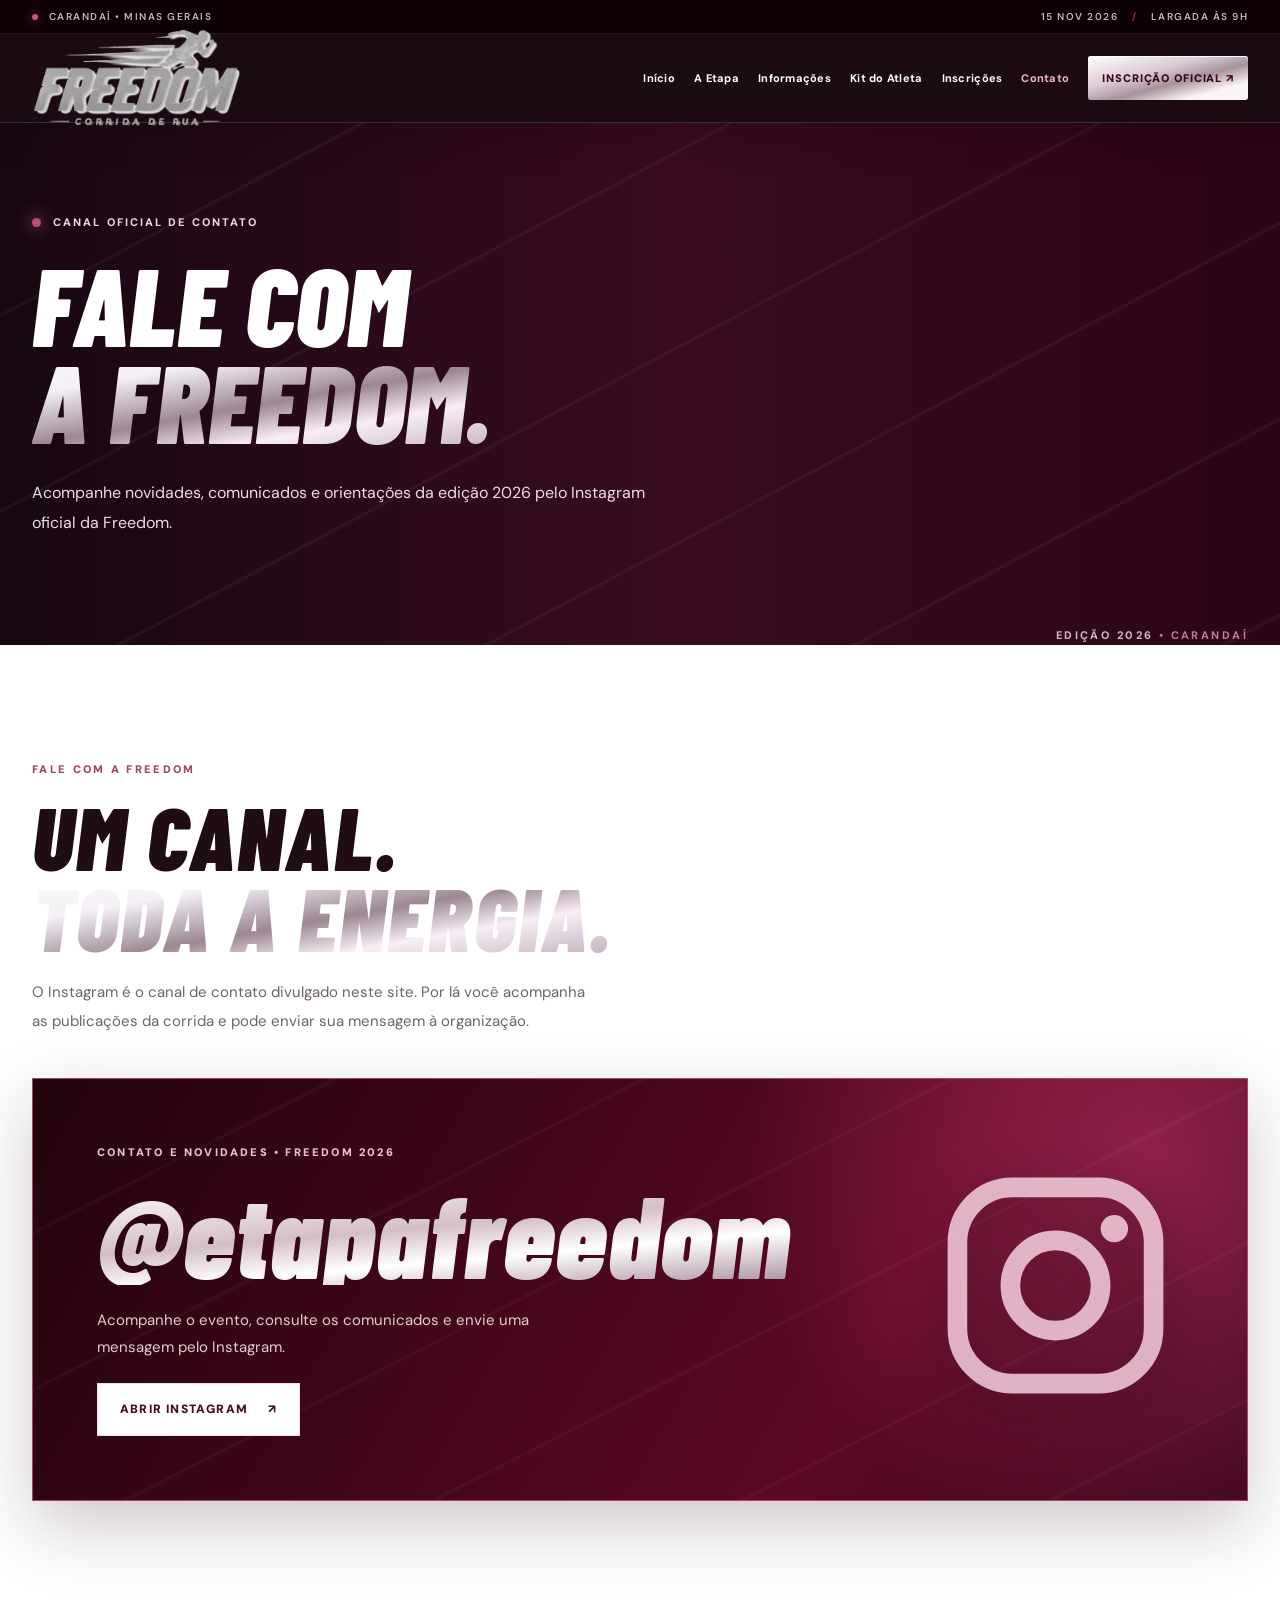
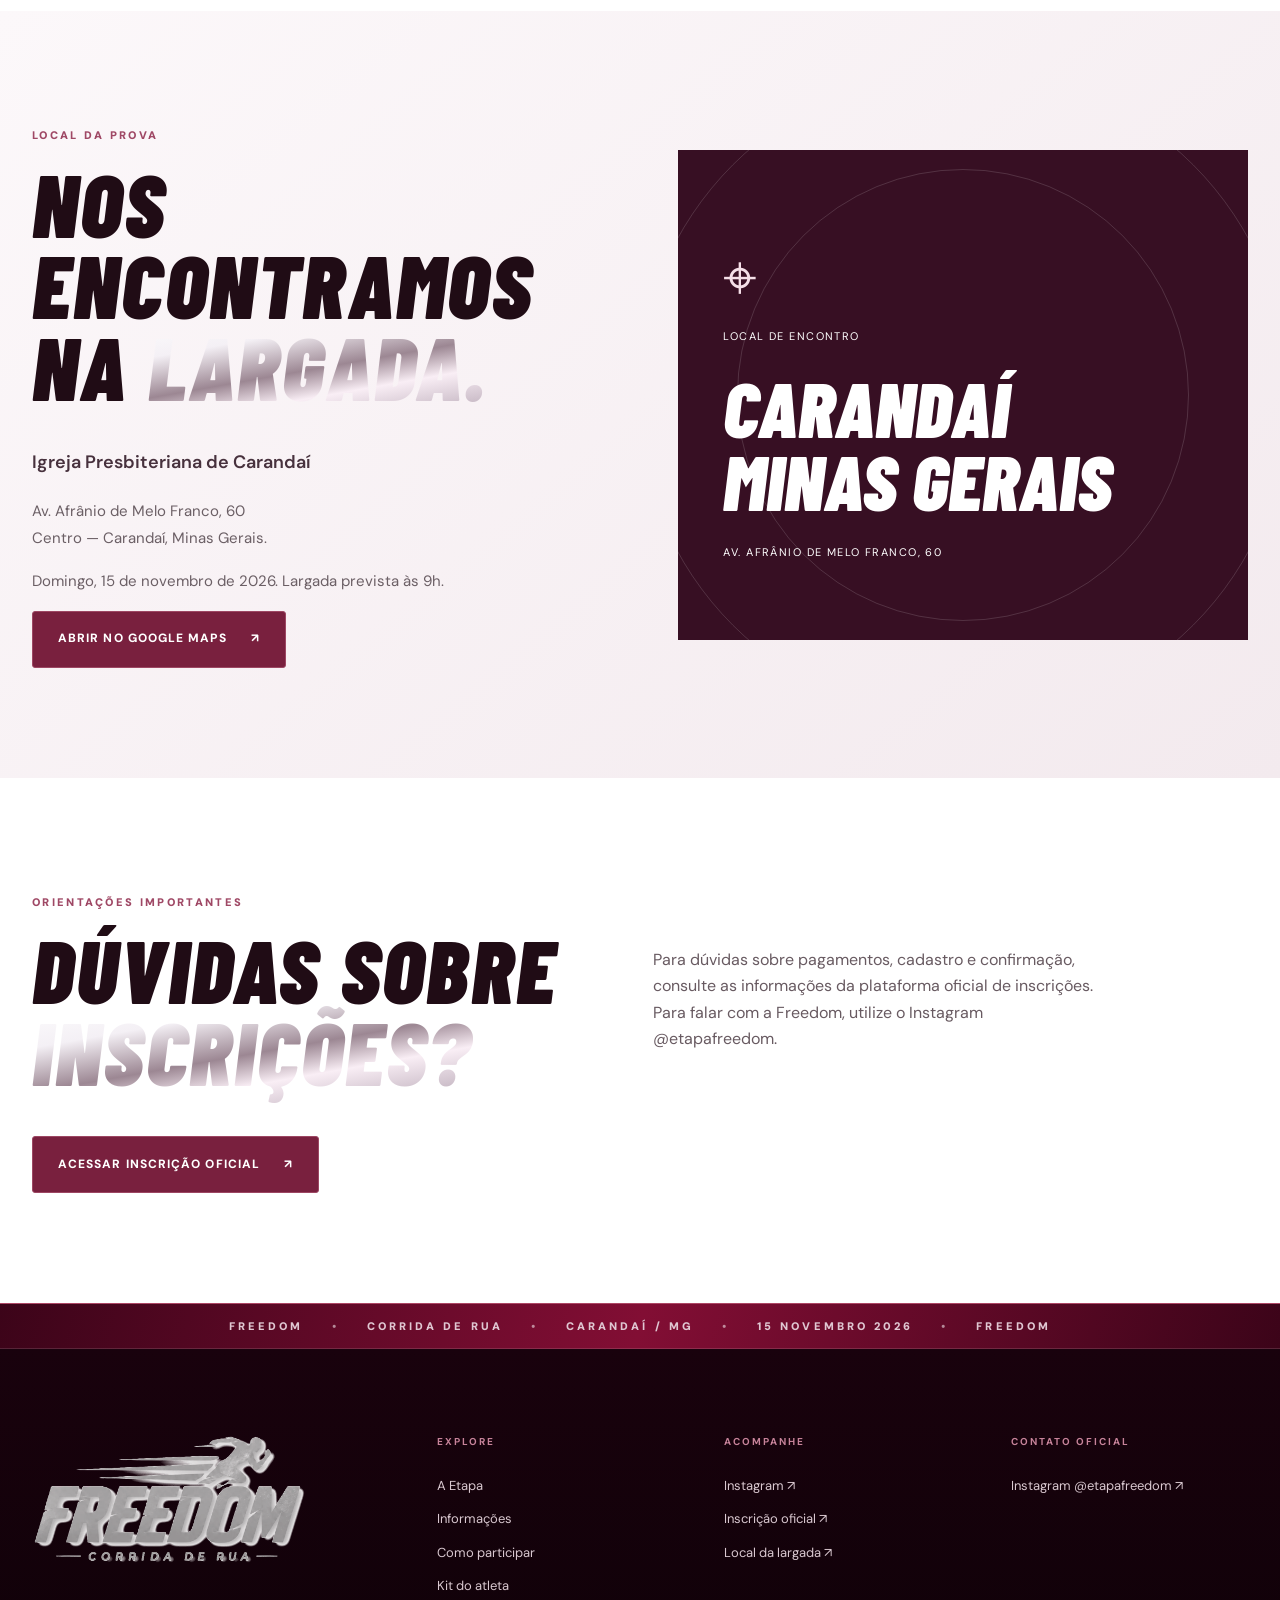
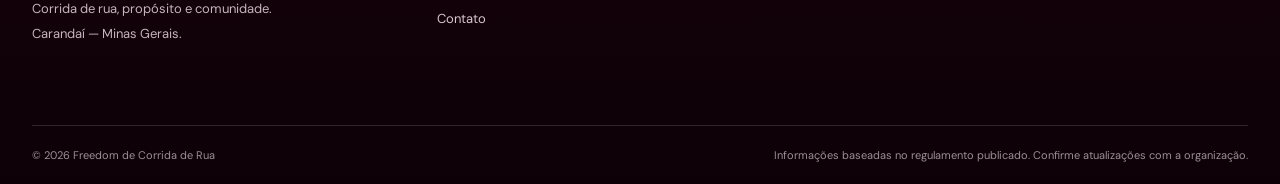
==== commit d3d9da26: "Corrige tamanho e proporcionalidade da logomarca oficial no site Freedom" ====
--- a/contatos.html
+++ b/contatos.html
@@ -1,4 +1,4 @@
-<!doctype html><html lang="pt-BR"><head><meta charset="utf-8"><meta name="viewport" content="width=device-width, initial-scale=1"><meta name="theme-color" content="#160910"><meta name="description" content="Contato da Freedom 2026 pelo Instagram oficial @etapafreedom. Confira também o local da largada."><meta property="og:type" content="website"><meta property="og:title" content="Contato | Freedom 2026"><meta property="og:description" content="Contato da Freedom 2026 pelo Instagram oficial @etapafreedom. Confira também o local da largada."><meta property="og:image" content="https://images.unsplash.com/photo-1461896836934-ffe607ba8211?auto=format&amp;fit=crop&amp;w=1600&amp;q=85"><title>Contato | Freedom 2026</title><link rel="preconnect" href="https://fonts.googleapis.com"><link rel="preconnect" href="https://fonts.gstatic.com" crossorigin><link rel="icon" type="image/png" href="assets/logo-freedom-original-full.webp"><link rel="stylesheet" href="style.css?v=freedom-logo-hd-20261021-v3"></head><body><a class="skip-link" href="#conteudo">Pular para conteúdo</a>
+<!doctype html><html lang="pt-BR"><head><meta charset="utf-8"><meta name="viewport" content="width=device-width, initial-scale=1"><meta name="theme-color" content="#160910"><meta name="description" content="Contato da Freedom 2026 pelo Instagram oficial @etapafreedom. Confira também o local da largada."><meta property="og:type" content="website"><meta property="og:title" content="Contato | Freedom 2026"><meta property="og:description" content="Contato da Freedom 2026 pelo Instagram oficial @etapafreedom. Confira também o local da largada."><meta property="og:image" content="https://images.unsplash.com/photo-1461896836934-ffe607ba8211?auto=format&amp;fit=crop&amp;w=1600&amp;q=85"><title>Contato | Freedom 2026</title><link rel="preconnect" href="https://fonts.googleapis.com"><link rel="preconnect" href="https://fonts.gstatic.com" crossorigin><link rel="icon" type="image/png" href="assets/logo-freedom-original-full.webp"><link rel="stylesheet" href="style.css?v=logo-proporcao-20261021-v4"></head><body><a class="skip-link" href="#conteudo">Pular para conteúdo</a>
 <div class="topbar"><div class="wrap topbar-inner"><span><span class="pulse"></span> CARANDAÍ • MINAS GERAIS</span><span>15 NOV 2026 <span class="topbar-sep">/</span> LARGADA ÀS 9H</span></div></div>
 <header class="site-header" id="inicio"><div class="wrap nav-container">
 <a class="brand" href="index.html" aria-label="Freedom Corrida de Rua, ir para o início"><img class="freedom-logo freedom-logo-header" src="assets/logo-freedom-original-full.webp" alt="Freedom Corrida de Rua" width="1040" height="495" decoding="async"></a>
--- a/style.css
+++ b/style.css
@@ -146,3 +146,11 @@
 @media(max-width:1100px){.freedom-logo-header{width:165px}}
 @media(max-width:990px){.freedom-logo-header{width:182px}}
 @media(max-width:650px){.freedom-logo-header{width:148px}.hero-logo-wrap{margin:15px 0 6px;padding:0}.freedom-logo-hero{width:100%}.hero-copy .hero-logo-wrap+h1{margin-top:18px}.footer-logo .freedom-logo-footer{width:205px}}
+
+/* Identidade oficial: usar imagem original de alta resolução; sem redesenho e sem filtros de nitidez artificiais */
+.freedom-logo-header,.footer-logo .freedom-logo-footer,.freedom-logo-hero{filter:none!important;image-rendering:auto}
+.freedom-logo-header{width:clamp(175px,17vw,210px)}
+.footer-logo .freedom-logo-footer{width:clamp(200px,22vw,275px)}
+.hero-logo-wrap{width:min(790px,100%);max-width:100%;padding:0;margin:15px 0 8px}
+.freedom-logo-hero{width:100%;object-fit:contain}
+@media(max-width:650px){.freedom-logo-header{width:158px}.footer-logo .freedom-logo-footer{width:220px}.hero-logo-wrap{width:100%;margin:12px 0 10px}}
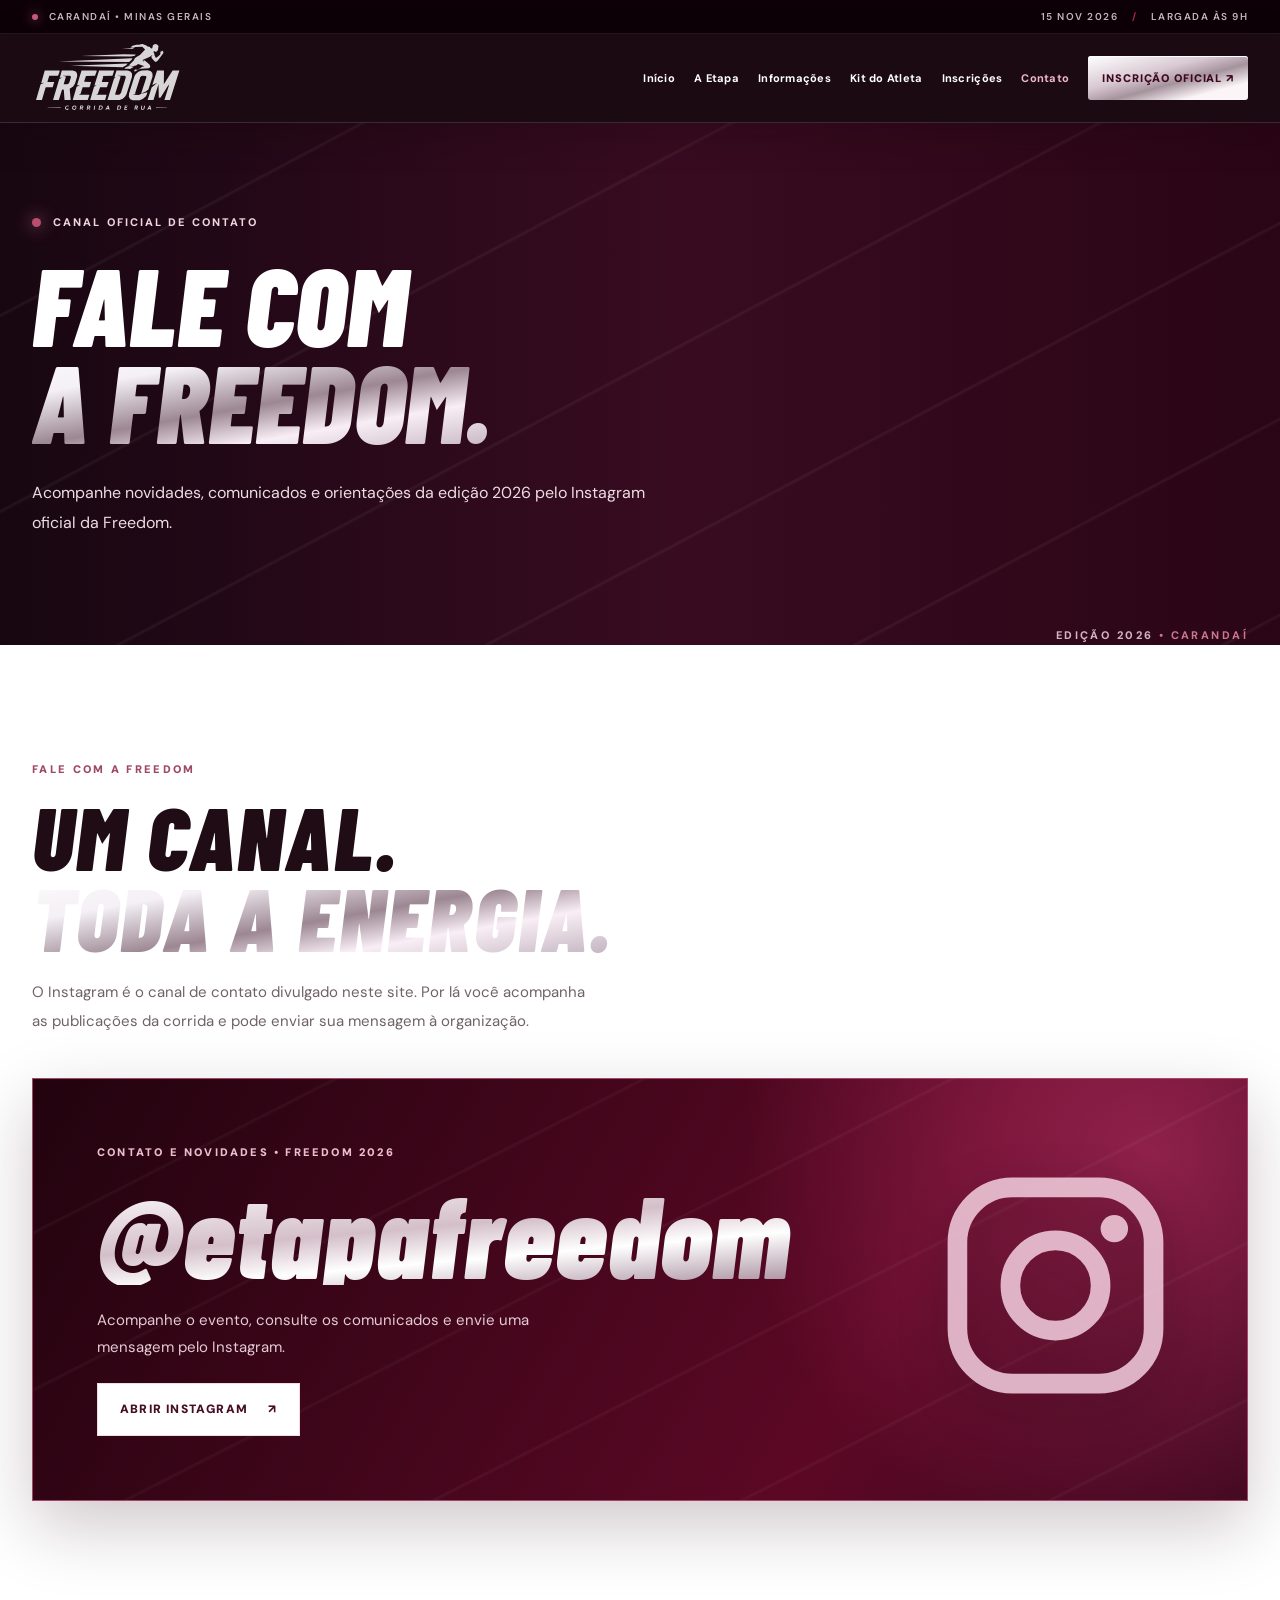
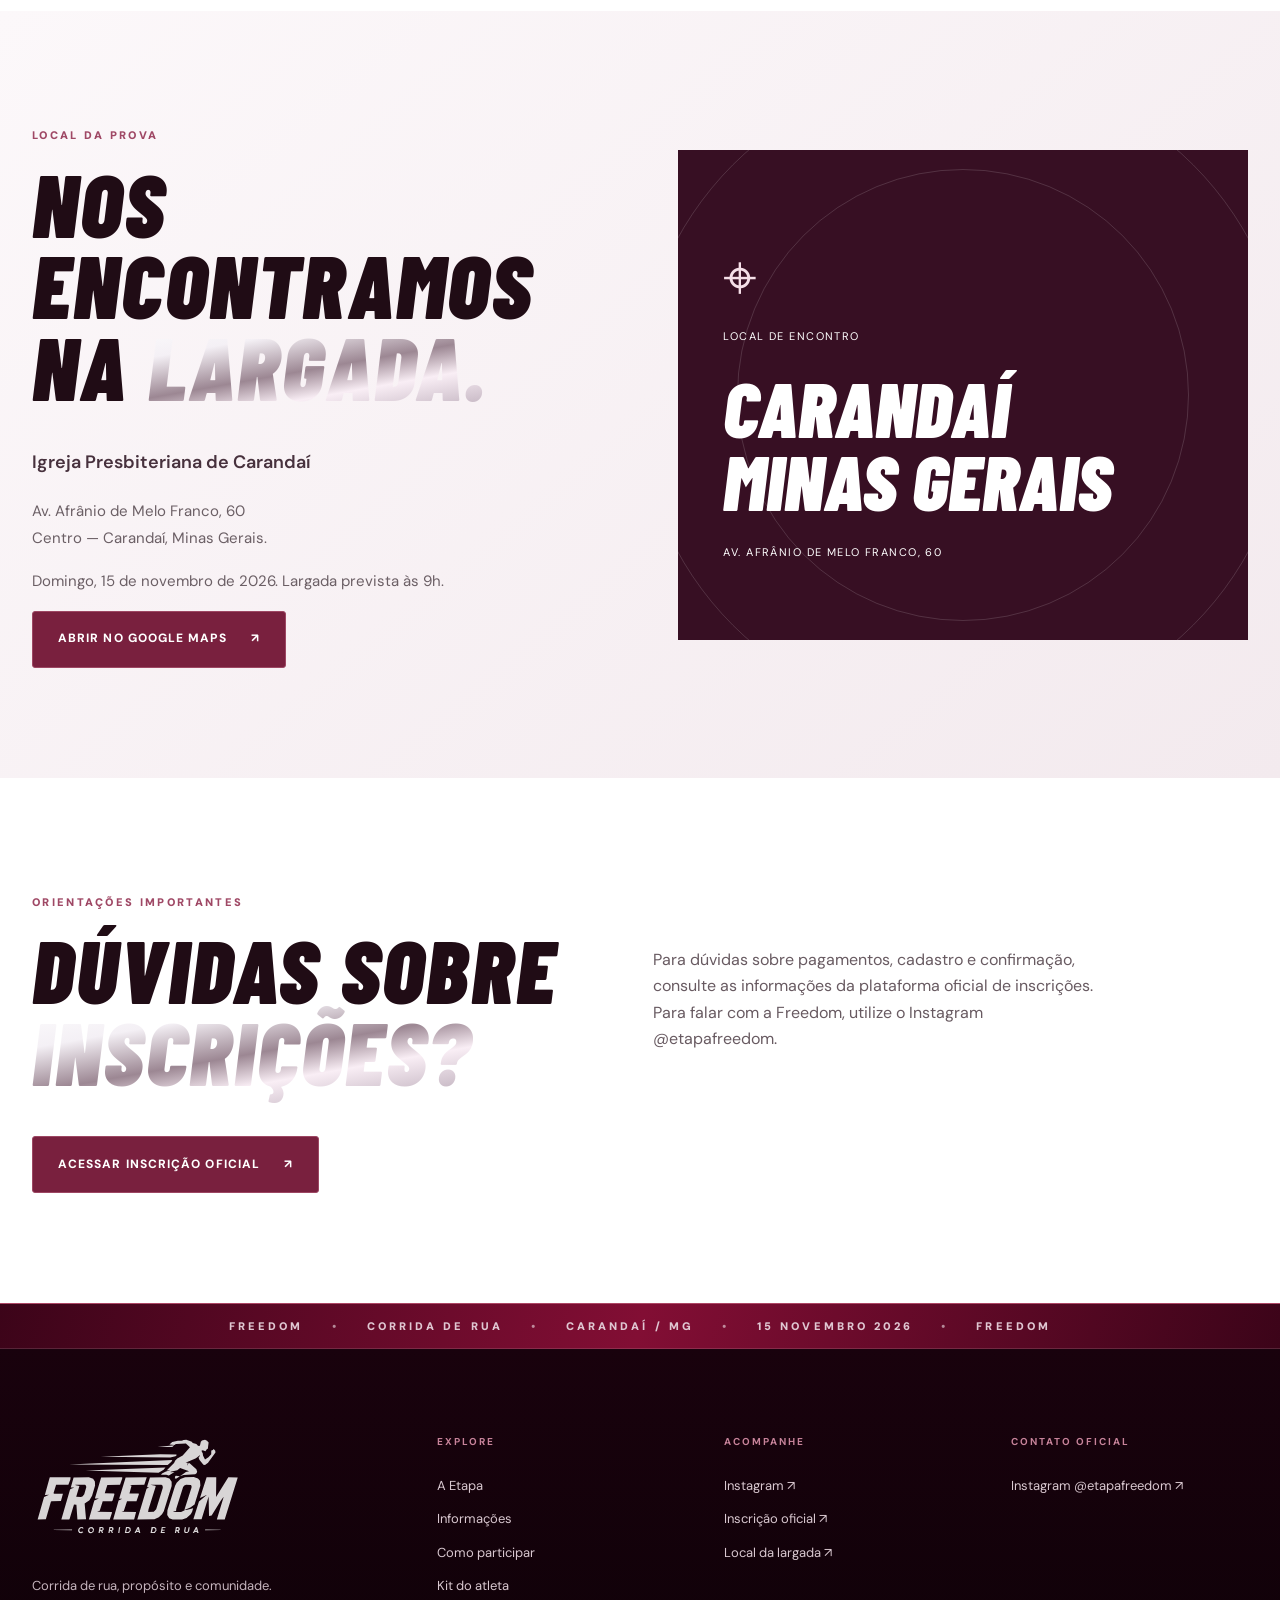
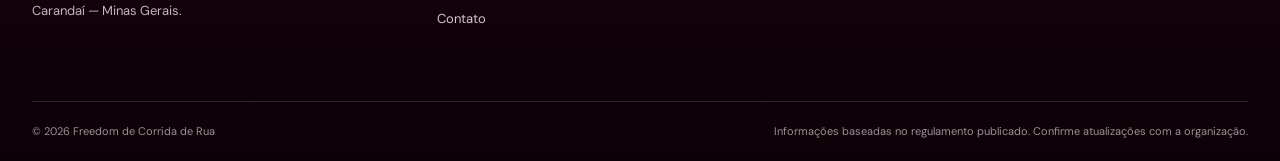
==== commit 37f99b49: "Substitui a logomarca Freedom em todas as páginas por versão sem sombras" ====
--- a/contatos.html
+++ b/contatos.html
@@ -1,7 +1,7 @@
-<!doctype html><html lang="pt-BR"><head><meta charset="utf-8"><meta name="viewport" content="width=device-width, initial-scale=1"><meta name="theme-color" content="#160910"><meta name="description" content="Contato da Freedom 2026 pelo Instagram oficial @etapafreedom. Confira também o local da largada."><meta property="og:type" content="website"><meta property="og:title" content="Contato | Freedom 2026"><meta property="og:description" content="Contato da Freedom 2026 pelo Instagram oficial @etapafreedom. Confira também o local da largada."><meta property="og:image" content="https://images.unsplash.com/photo-1461896836934-ffe607ba8211?auto=format&amp;fit=crop&amp;w=1600&amp;q=85"><title>Contato | Freedom 2026</title><link rel="preconnect" href="https://fonts.googleapis.com"><link rel="preconnect" href="https://fonts.gstatic.com" crossorigin><link rel="icon" type="image/png" href="assets/logo-freedom-original-full.webp"><link rel="stylesheet" href="style.css?v=logo-proporcao-20261021-v4"></head><body><a class="skip-link" href="#conteudo">Pular para conteúdo</a>
+<!doctype html><html lang="pt-BR"><head><meta charset="utf-8"><meta name="viewport" content="width=device-width, initial-scale=1"><meta name="theme-color" content="#160910"><meta name="description" content="Contato da Freedom 2026 pelo Instagram oficial @etapafreedom. Confira também o local da largada."><meta property="og:type" content="website"><meta property="og:title" content="Contato | Freedom 2026"><meta property="og:description" content="Contato da Freedom 2026 pelo Instagram oficial @etapafreedom. Confira também o local da largada."><meta property="og:image" content="https://images.unsplash.com/photo-1461896836934-ffe607ba8211?auto=format&amp;fit=crop&amp;w=1600&amp;q=85"><title>Contato | Freedom 2026</title><link rel="preconnect" href="https://fonts.googleapis.com"><link rel="preconnect" href="https://fonts.gstatic.com" crossorigin><link rel="icon" type="image/svg+xml" href="assets/logo-freedom-oficial-sem-sombra.svg"><link rel="stylesheet" href="style.css?v=logo-oficial-sem-sombra-20261022"></head><body><a class="skip-link" href="#conteudo">Pular para conteúdo</a>
 <div class="topbar"><div class="wrap topbar-inner"><span><span class="pulse"></span> CARANDAÍ • MINAS GERAIS</span><span>15 NOV 2026 <span class="topbar-sep">/</span> LARGADA ÀS 9H</span></div></div>
 <header class="site-header" id="inicio"><div class="wrap nav-container">
-<a class="brand" href="index.html" aria-label="Freedom Corrida de Rua, ir para o início"><img class="freedom-logo freedom-logo-header" src="assets/logo-freedom-original-full.webp" alt="Freedom Corrida de Rua" width="1040" height="495" decoding="async"></a>
+<a class="brand" href="index.html" aria-label="Freedom Corrida de Rua, ir para o início"><img class="freedom-logo freedom-logo-header" src="assets/logo-freedom-oficial-sem-sombra.svg" alt="Freedom Corrida de Rua" width="1070" height="535" decoding="async"></a>
 <button type="button" class="menu-toggle" aria-controls="main-nav" aria-expanded="false"><span></span><span></span><span></span><span class="sr-only">Abrir menu</span></button>
 <nav class="nav" id="main-nav" aria-label="Navegação principal">
 <a href="index.html" >Início</a><a href="sobre.html" >A Etapa</a><a href="informacoes.html" >Informações</a><a href="kit.html">Kit do Atleta</a><a href="inscricoes.html" >Inscrições</a><a href="contatos.html" aria-current="page">Contato</a>
@@ -21,5 +21,5 @@
 </a></div></section>
 <section class="section section-cream"><div class="wrap split-section"><div><div class="section-heading"><div><span class="kicker">LOCAL DA PROVA</span><h2>NOS ENCONTRAMOS<br>NA <em>LARGADA.</em></h2></div></div><p class="lead">Igreja Presbiteriana de Carandaí</p><p>Av. Afrânio de Melo Franco, 60<br>Centro — Carandaí, Minas Gerais.</p><p>Domingo, 15 de novembro de 2026. Largada prevista às 9h.</p><a class="button button-primary" href="https://www.google.com/maps/search/?api=1&query=Avenida+Afranio+de+Melo+Franco+60+Carandai+MG" target="_blank" rel="noopener noreferrer">ABRIR NO GOOGLE MAPS <span aria-hidden="true">↗</span></a></div><div class="location-panel"><div class="location-circle" aria-hidden="true">⌖</div><span>LOCAL DE ENCONTRO</span><strong>CARANDAÍ<br>MINAS GERAIS</strong><small>AV. AFRÂNIO DE MELO FRANCO, 60</small></div></div></section>
 <section class="section section-white"><div class="wrap contact-help"><div><span class="kicker">ORIENTAÇÕES IMPORTANTES</span><h2>DÚVIDAS SOBRE<br><em>INSCRIÇÕES?</em></h2></div><p>Para dúvidas sobre pagamentos, cadastro e confirmação, consulte as informações da plataforma oficial de inscrições. Para falar com a Freedom, utilize o Instagram @etapafreedom.</p><a class="button button-primary" href="https://inscricaodecorrida.com.br/evento/freedom-de-corrida-de-rua-2026" target="_blank" rel="noopener noreferrer">ACESSAR INSCRIÇÃO OFICIAL <span aria-hidden="true">↗</span></a></div></section>
-<div class="official-stripe" aria-hidden="true"><span>FREEDOM</span><span>•</span><span>CORRIDA DE RUA</span><span>•</span><span>CARANDAÍ / MG</span><span>•</span><span>15 NOVEMBRO 2026</span><span>•</span><span>FREEDOM</span></div></main><footer class="footer"><div class="wrap"><div class="footer-top"><div><a class="footer-logo" href="index.html" aria-label="Freedom Corrida de Rua, ir para o início"><img class="freedom-logo freedom-logo-footer" src="assets/logo-freedom-original-full.webp" alt="Freedom Corrida de Rua" width="1040" height="495" loading="lazy" decoding="async"></a><p>Corrida de rua, propósito e comunidade.<br>Carandaí — Minas Gerais.</p></div><div class="footer-column"><strong>EXPLORE</strong><a href="sobre.html">A Etapa</a><a href="informacoes.html">Informações</a><a href="inscricoes.html">Como participar</a><a href="kit.html">Kit do atleta</a><a href="contatos.html">Contato</a></div><div class="footer-column"><strong>ACOMPANHE</strong><a href="https://www.instagram.com/etapafreedom/" target="_blank" rel="noopener noreferrer">Instagram ↗</a><a href="https://inscricaodecorrida.com.br/evento/freedom-de-corrida-de-rua-2026" target="_blank" rel="noopener noreferrer">Inscrição oficial ↗</a><a href="https://www.google.com/maps/search/?api=1&query=Avenida+Afranio+de+Melo+Franco+60+Carandai+MG" target="_blank" rel="noopener noreferrer">Local da largada ↗</a></div><div class="footer-column"><strong>CONTATO OFICIAL</strong><a href="https://www.instagram.com/etapafreedom/" target="_blank" rel="noopener noreferrer">Instagram @etapafreedom ↗</a></div></div><div class="footer-bottom"><span>© 2026 Freedom de Corrida de Rua</span><span>Informações baseadas no regulamento publicado. Confirme atualizações com a organização.</span></div></div></footer>
+<div class="official-stripe" aria-hidden="true"><span>FREEDOM</span><span>•</span><span>CORRIDA DE RUA</span><span>•</span><span>CARANDAÍ / MG</span><span>•</span><span>15 NOVEMBRO 2026</span><span>•</span><span>FREEDOM</span></div></main><footer class="footer"><div class="wrap"><div class="footer-top"><div><a class="footer-logo" href="index.html" aria-label="Freedom Corrida de Rua, ir para o início"><img class="freedom-logo freedom-logo-footer" src="assets/logo-freedom-oficial-sem-sombra.svg" alt="Freedom Corrida de Rua" width="1070" height="535" loading="lazy" decoding="async"></a><p>Corrida de rua, propósito e comunidade.<br>Carandaí — Minas Gerais.</p></div><div class="footer-column"><strong>EXPLORE</strong><a href="sobre.html">A Etapa</a><a href="informacoes.html">Informações</a><a href="inscricoes.html">Como participar</a><a href="kit.html">Kit do atleta</a><a href="contatos.html">Contato</a></div><div class="footer-column"><strong>ACOMPANHE</strong><a href="https://www.instagram.com/etapafreedom/" target="_blank" rel="noopener noreferrer">Instagram ↗</a><a href="https://inscricaodecorrida.com.br/evento/freedom-de-corrida-de-rua-2026" target="_blank" rel="noopener noreferrer">Inscrição oficial ↗</a><a href="https://www.google.com/maps/search/?api=1&query=Avenida+Afranio+de+Melo+Franco+60+Carandai+MG" target="_blank" rel="noopener noreferrer">Local da largada ↗</a></div><div class="footer-column"><strong>CONTATO OFICIAL</strong><a href="https://www.instagram.com/etapafreedom/" target="_blank" rel="noopener noreferrer">Instagram @etapafreedom ↗</a></div></div><div class="footer-bottom"><span>© 2026 Freedom de Corrida de Rua</span><span>Informações baseadas no regulamento publicado. Confirme atualizações com a organização.</span></div></div></footer>
 <button class="back-to-top" type="button" aria-label="Voltar ao topo">↑</button><script defer src="script.js?v=freedom-identidade-2026-v2"></script></body></html>
--- a/style.css
+++ b/style.css
@@ -154,3 +154,64 @@
 .hero-logo-wrap{width:min(790px,100%);max-width:100%;padding:0;margin:15px 0 8px}
 .freedom-logo-hero{width:100%;object-fit:contain}
 @media(max-width:650px){.freedom-logo-header{width:158px}.footer-logo .freedom-logo-footer{width:220px}.hero-logo-wrap{width:100%;margin:12px 0 10px}}
+
+/* AJUSTE DE PROPORÇÃO DA LOGO OFICIAL — 21/10/2026
+   Mantém a arte original, sem distorções, brilhos artificiais ou ampliação exagerada */
+.brand,.footer-logo{flex:0 0 auto;overflow:visible}
+.freedom-logo,
+.freedom-logo-header,
+.freedom-logo-hero,
+.footer-logo .freedom-logo-footer{
+  display:block;
+  max-width:100%;
+  height:auto !important;
+  object-fit:contain !important;
+  object-position:center;
+  transform:none !important;
+  filter:none !important;
+  mix-blend-mode:normal;
+}
+.freedom-logo-header{width:clamp(140px,12vw,175px);opacity:.84}
+.footer-logo .freedom-logo-footer{width:clamp(165px,17vw,215px);opacity:.84}
+.hero-logo-wrap{
+  display:block;
+  width:min(560px,67%);
+  max-width:100%;
+  padding:0;
+  margin:16px 0 17px;
+}
+.freedom-logo-hero{width:100%;opacity:.83}
+.hero-copy .hero-logo-wrap+h1{margin-top:22px}
+@media(max-width:990px){
+ .freedom-logo-header{width:155px}
+ .hero-logo-wrap{width:min(475px,72%)}
+}
+@media(max-width:650px){
+ .freedom-logo-header{width:136px}
+ .footer-logo .freedom-logo-footer{width:180px}
+ .hero-logo-wrap{width:min(350px,78%);margin:7px auto 20px}
+ .hero-copy .hero-logo-wrap+h1{margin-top:16px}
+ .hero-campaign{text-align:left}
+}
+@media(max-width:380px){
+ .freedom-logo-header{width:128px}
+ .hero-logo-wrap{width:77%}
+}
+
+
+/* 22/10/2026 — logomarca sem sombras, da arte enviada pela organização */
+.freedom-logo,
+.freedom-logo-header,
+.freedom-logo-hero,
+.footer-logo .freedom-logo-footer,
+.registration-brand img {
+  filter:none!important;
+  box-shadow:none!important;
+  text-shadow:none!important;
+  opacity:1!important;
+  transform:none!important;
+  mix-blend-mode:normal!important;
+}
+.registration-brand{display:flex;flex-wrap:wrap;align-items:center;gap:6px 15px;font-family:var(--body);font-style:normal}
+.registration-brand img{display:block;width:min(235px,90%);height:auto;object-fit:contain}
+.registration-brand span{font:800 17px var(--body);letter-spacing:.18em}
